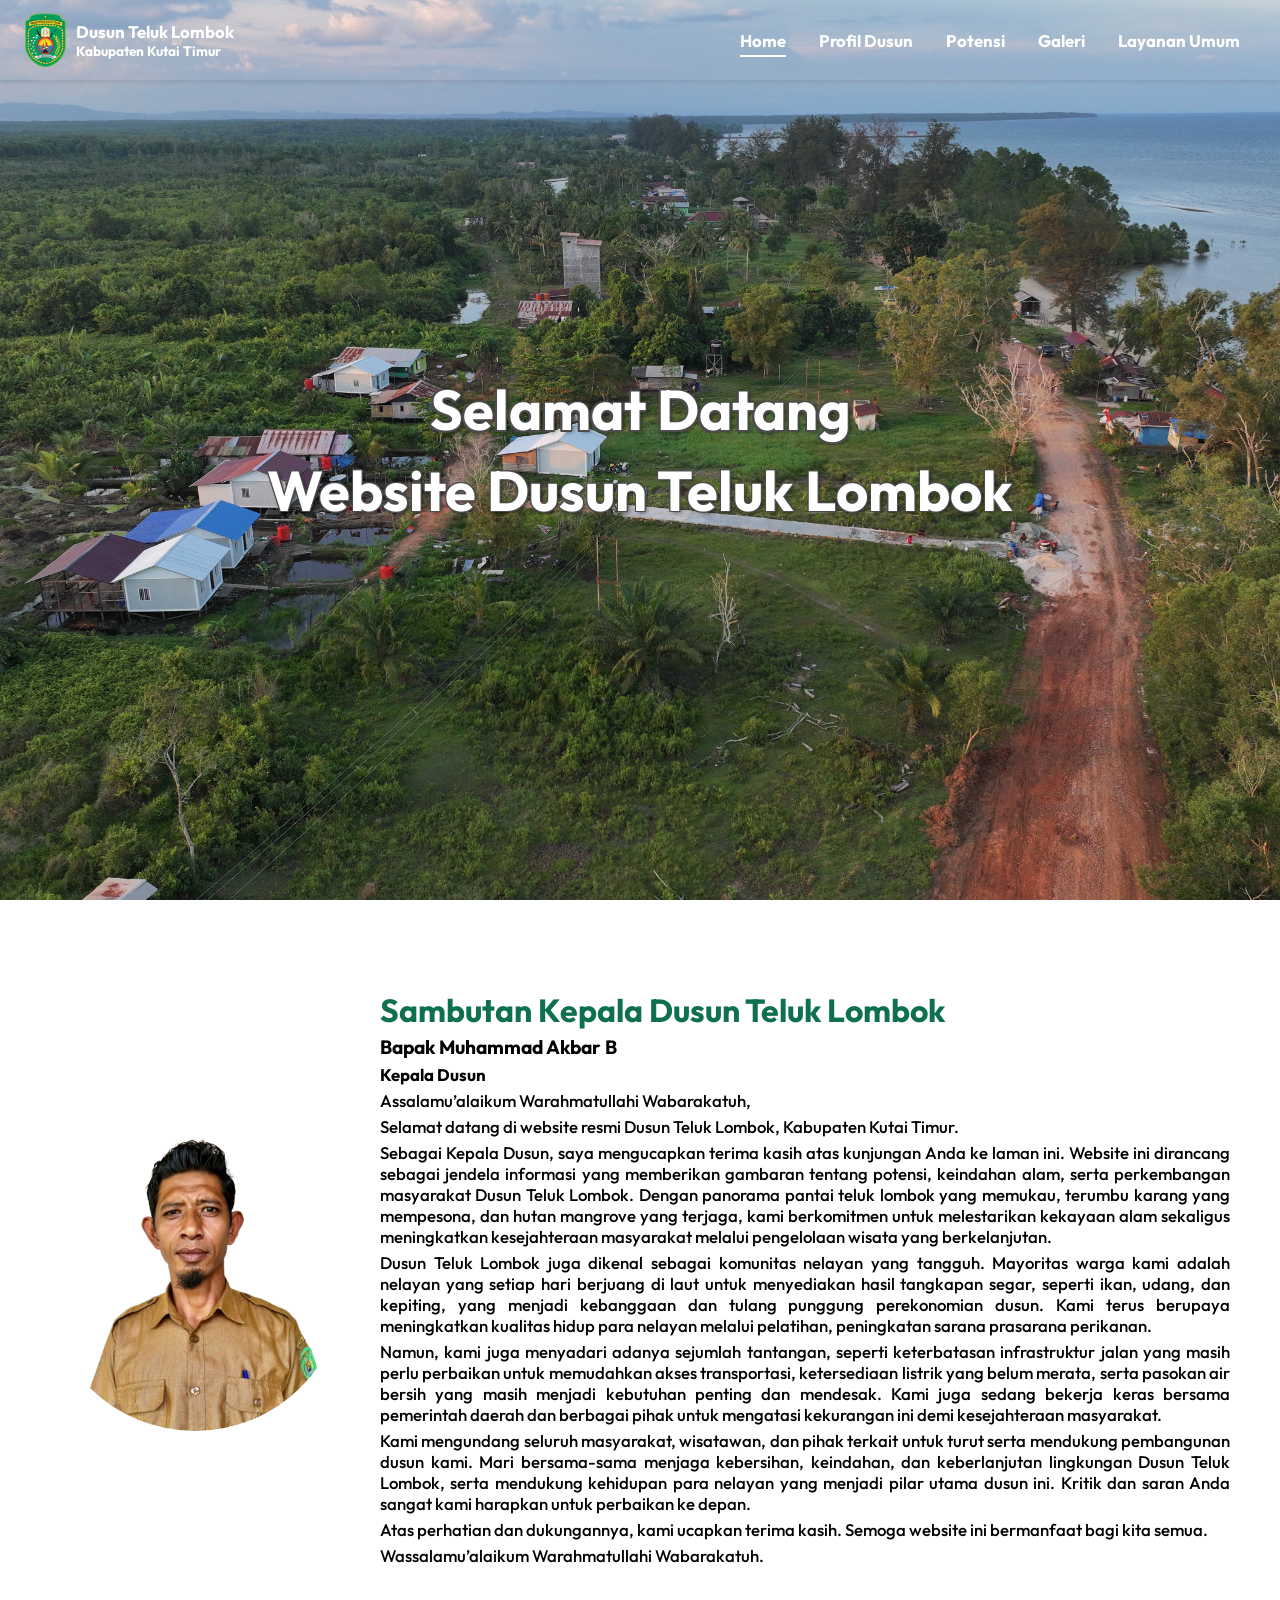
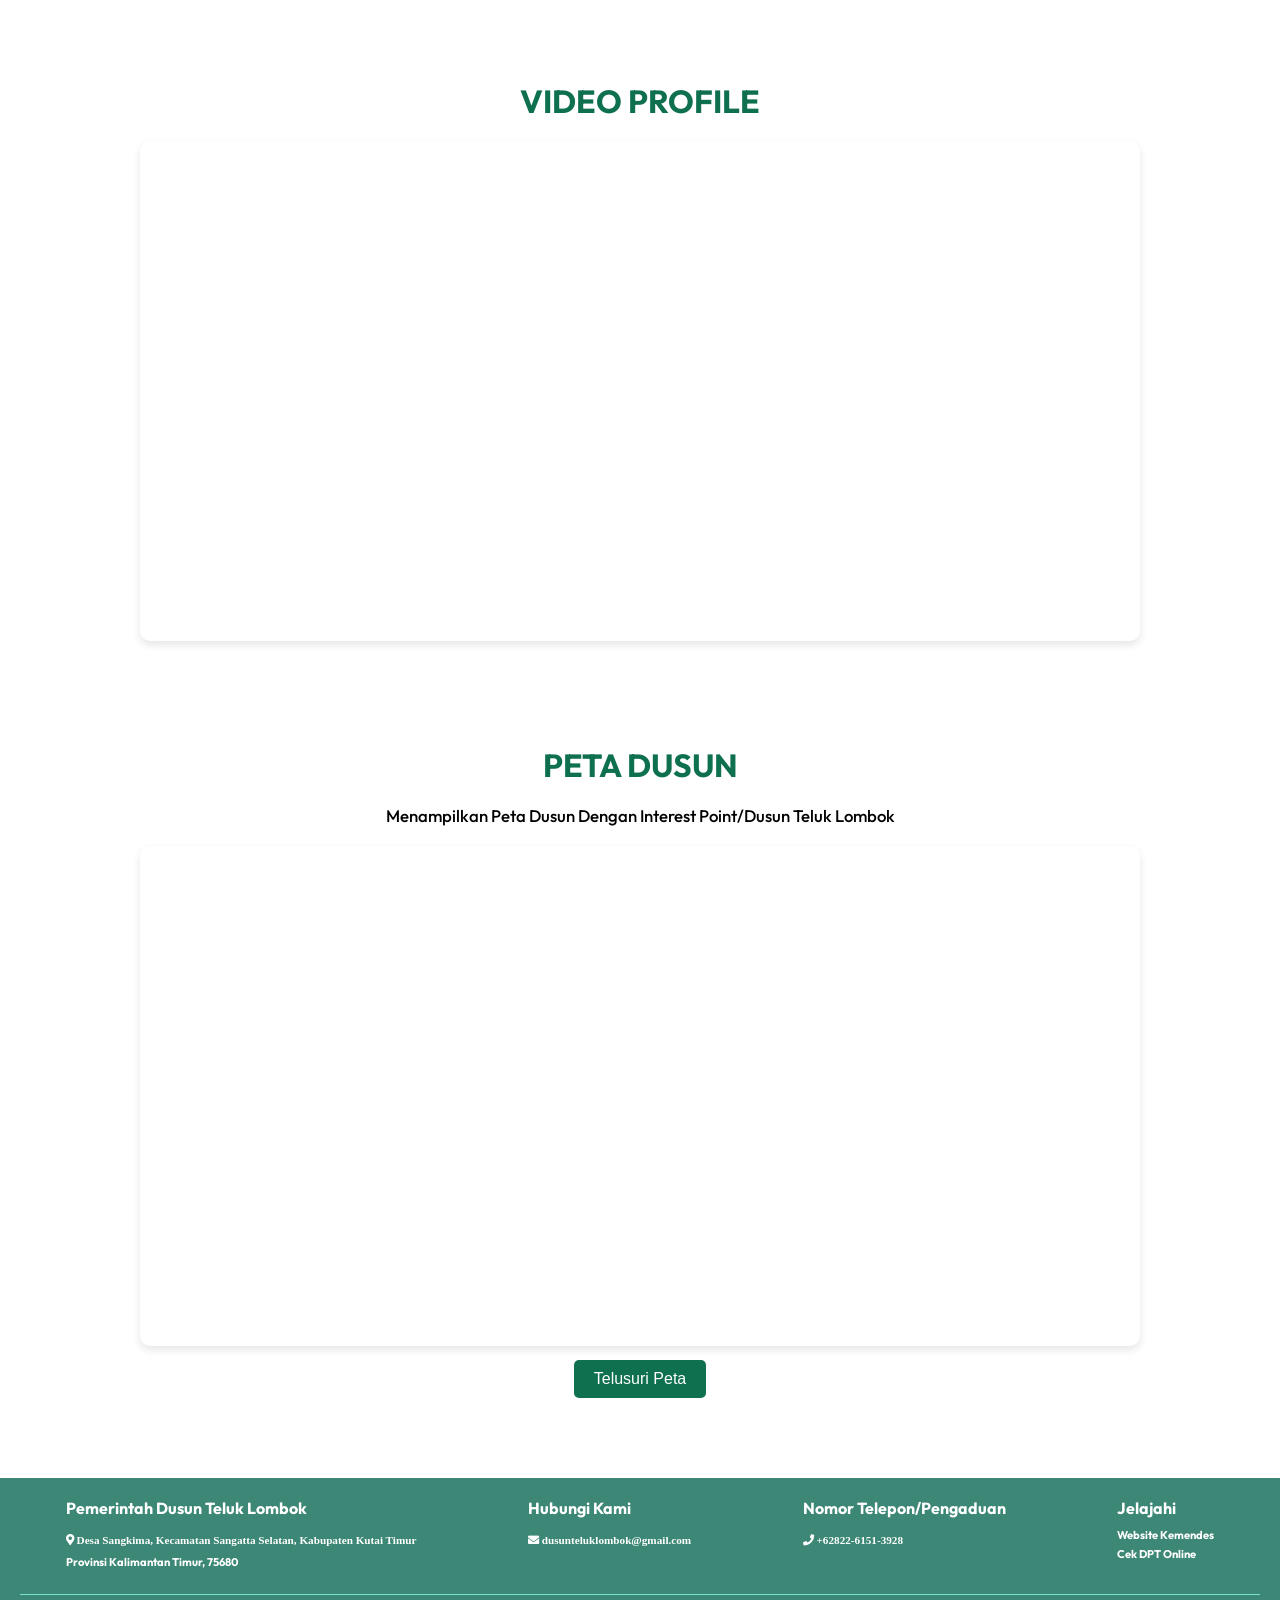
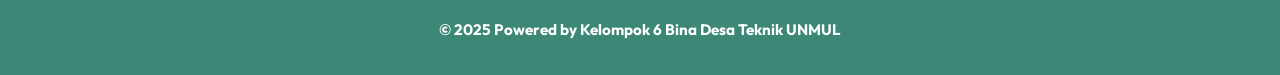
==== index.html @ 8838f86f "100%" ====
<!DOCTYPE html>
<html lang="en">

<head>
    <meta charset="UTF-8">
    <meta name="viewport" content="width=device-width, initial-scale=1.0">
    <title>Home | Website Dusun Teluk Lombok</title>
    <meta name="google-site-verification" content="google2845d9c7def94254.html" />
    <meta name="description" content="Homepage Dusun">
    <meta name="keywords" content="Dusun Teluk Lombok">
    <link rel="stylesheet" href="/styles/home.css">
    <link rel="preconnect" href="https://fonts.googleapis.com">
    <link rel="preconnect" href="https://fonts.gstatic.com" crossorigin>
    <link href="https://fonts.googleapis.com/css2?family=Outfit:wght@500;700&display=swap" rel="stylesheet">
    <link rel="icon" type="image/x-icon" href="/assets/LogKabupaten.png">
    <link rel="stylesheet" href="https://cdnjs.cloudflare.com/ajax/libs/font-awesome/5.15.4/css/all.min.css">
</head>

<body>
    <div class="background-container">
        <header id="header">
            <div class="logo-container">
                <img src="/assets/LogKabupaten.png" alt="Logo Dusun Teluk Lombok" class="logo">
                <div class="text-container">
                    <h1>Dusun Teluk Lombok</h1>
                    <p>Kabupaten Kutai Timur</p>
                </div>
            </div>
            <button class="hamburger">
                <span></span>
                <span></span>
                <span></span>
            </button>
            <nav>
                <ul class="nav-lists">
                    <li class="active"><a href="index.html">Home</a></li>
                    <li><a href="/views/profil-dusun.html">Profil Dusun</a></li>
                    <li><a href="/views/potensi.html">Potensi</a></li>
                    <li><a href="/views/galeri.html">Galeri</a></li>
                    <li><a href="/views/layananumum.html">Layanan Umum</a></li>
                </ul>
            </nav>
        </header>
        <main>
            <section id="home" class="hero">
                <h2>Selamat Datang</h2>
                <h3>Website Dusun Teluk Lombok</h3>
            </section>
            <section class="welcome-section">
                <div class="welcome-content">
                    <div class="profile-card">
                        <img src="/assets/KepalaDusun.png" alt="Profile Image" class="profile-img">
                        <div class="profile-text">
                            <h2 style="color: #0F7050;">Sambutan Kepala Dusun Teluk Lombok</h2>
                            <p class="profile-name"><strong>Bapak Muhammad Akbar B</strong></p>
                            <p><strong>Kepala Dusun</strong></p>
                            <p>Assalamu’alaikum Warahmatullahi Wabarakatuh,</p>
                            <p>Selamat datang di website resmi Dusun Teluk Lombok, Kabupaten Kutai Timur.</p>
                            <p>Sebagai Kepala Dusun, saya mengucapkan terima kasih atas kunjungan Anda ke laman ini.
                                Website ini dirancang sebagai jendela informasi yang memberikan gambaran tentang
                                potensi, keindahan alam, serta perkembangan masyarakat Dusun Teluk Lombok. Dengan
                                panorama pantai teluk lombok yang memukau, terumbu karang yang mempesona, dan hutan
                                mangrove yang
                                terjaga, kami berkomitmen untuk melestarikan kekayaan alam sekaligus meningkatkan
                                kesejahteraan masyarakat melalui pengelolaan wisata yang berkelanjutan.</p>
                            <p>Dusun Teluk Lombok juga dikenal sebagai komunitas nelayan yang tangguh. Mayoritas warga
                                kami adalah nelayan yang setiap hari berjuang di laut untuk menyediakan hasil tangkapan
                                segar, seperti ikan, udang, dan kepiting, yang menjadi kebanggaan dan tulang punggung
                                perekonomian dusun. Kami terus berupaya meningkatkan kualitas hidup para nelayan melalui
                                pelatihan, peningkatan sarana prasarana perikanan.</p>
                            <p>Namun, kami juga menyadari adanya sejumlah tantangan, seperti keterbatasan infrastruktur
                                jalan yang masih perlu perbaikan untuk memudahkan akses transportasi, ketersediaan
                                listrik yang belum merata, serta pasokan air bersih yang masih menjadi kebutuhan penting
                                dan
                                mendesak. Kami juga sedang bekerja keras bersama pemerintah daerah dan berbagai pihak
                                untuk
                                mengatasi kekurangan ini demi kesejahteraan masyarakat.</p>
                            <p>Kami mengundang seluruh masyarakat, wisatawan, dan pihak terkait untuk turut serta
                                mendukung pembangunan dusun kami. Mari bersama-sama menjaga kebersihan, keindahan, dan
                                keberlanjutan lingkungan Dusun Teluk Lombok, serta mendukung kehidupan para nelayan yang
                                menjadi pilar utama dusun ini. Kritik dan saran Anda sangat kami harapkan untuk
                                perbaikan ke depan.</p>
                            <p>Atas perhatian dan dukungannya, kami ucapkan terima kasih. Semoga website ini bermanfaat
                                bagi kita semua.</p>
                            <p>Wassalamu’alaikum Warahmatullahi Wabarakatuh.</p>
                        </div>
                    </div>
                </div>
            </section>
            <section class="video-profile-section">
                <h2 style="color: #0F7050;">VIDEO PROFILE</h2>
                <div class="video-container">
                    <iframe width="560" height="315" src="https://www.youtube.com/embed/ABYNCn9Sd4g" frameborder="0"
                        allowfullscreen></iframe>
                </div>
            </section>
            <section class="map-section">
                <h2 style="color: #0F7050;">PETA DUSUN</h2>
                <p>Menampilkan Peta Dusun Dengan Interest Point/Dusun Teluk Lombok</p>
                <div class="map-container">
                    <iframe src="https://poorsuply.github.io/PETA-TELUK-LOMBOK" width="80%" height="500px"
                        frameborder="0" allowfullscreen class="map-iframe"></iframe>
                    <div class="map-controls">
                        <button class="map-button" data-action="zoom-in">Telusuri Peta</button>
                    </div>
                </div>
            </section>
        </main>
        <footer>
            <div class="footer-content">
                <div class="footer-section">
                    <h3>Pemerintah Dusun Teluk Lombok</h3>
                    <p class="fas fa-map-marker-alt" aria-hidden="true"> Desa Sangkima, Kecamatan Sangatta Selatan,
                        Kabupaten Kutai Timur</p>
                    <p>Provinsi Kalimantan Timur, 75680</p>
                </div>
                <div class="footer-section">
                    <h3>Hubungi Kami</h3>
                    <p class="fas fa-envelope" aria-hidden="true"> dusunteluklombok@gmail.com</p>
                </div>
                <div class="footer-section">
                    <h3>Nomor Telepon/Pengaduan</h3>
                    <p class="fas fa-phone" aria-hidden="true"> +62822-6151-3928</p>
                </div>
                <div class="footer-section">
                    <h3>Jelajahi</h3>
                    <p>Website Kemendes</p>
                    <p>Cek DPT Online</p>
                </div>
            </div>
            <div class="footer-bottom">
                <p>© 2025 Powered by Kelompok 6 Bina Desa Teknik UNMUL</p>
            </div>
        </footer>
    </div>
    <button id="scrollToTop" class="scroll-to-top">↑</button>
    <script src="/scripts/script.js"></script>
</body>

</html>
---- styles/home.css ----
html, body {
    margin: 0;
    padding: 0;
    height: 100%; /* Pastikan html dan body mengisi seluruh tinggi */
    font-family: "Outfit", sans-serif;
    font-optical-sizing: auto;
    font-weight: 700;
    font-style: normal;
}

.background-container {
    background: url('/assets/DJI_20250805181226_0036_D.JPG') no-repeat center center/cover;
    width: 100%;
    height: 100%; /* Mengisi seluruh tinggi */
    min-height: 100vh; /* Minimum tinggi layar */
    position: relative;
    display: block; /* Kembali ke default untuk menghindari flex issue */
}

header {
    display: flex;
    justify-content: space-between;
    align-items: center;
    background-color: transparent;
    position: fixed;
    top: 0;
    width: 100%;
    z-index: 1000;
    box-shadow: 0 2px 5px rgba(0,0,0,0.1);
    transition: background-color 0.3s ease;
    height: 80px;
}

header.scrolled {
    background-color: #3c8775;
}

.logo-container {
    display: flex;
    align-items: center;
    padding: 10px 25px;
}

.logo {
    height: 55px;
    margin-right: 10px;
}

.text-container h1 {
    margin: 0;
    font-size: 1.05em;
    color: #ffffff;
    transition: color 0.3s ease;
}

.text-container p {
    margin: 0;
    font-size: 0.85em;
    color: #ffffff;
    transition: color 0.3s ease;
}

nav ul {
    list-style: none;
    display: flex;
    margin: 0;
    padding: 0;
    padding-right: 40px;
}

nav ul li {
    margin-left: 33px;
}

nav ul li a {
    text-decoration: none;
    color: #ffffff;
    font-weight: bold;
    font-size: 1.05em;
    transition: color 0.3s ease;
}

nav ul li a:hover {
    text-decoration: underline;
    text-underline-offset: 8px;
    text-decoration-thickness: 2px;
}

ul li.active a {
    text-decoration: underline;
    text-underline-offset: 8px;
    text-decoration-thickness: 2px;
}

header.scrolled .text-container h1,
header.scrolled .text-container p,
header.scrolled nav ul li a {
    color: #ffffff; /* Tetap putih saat discroll */
}

/* Sisanya dari CSS Anda tetap sama, hanya tambahkan di atas atau sesuaikan */

.hamburger {
    display: none;
    flex-direction: column;
    justify-content: space-around;
    width: 30px;
    height: 20px;
    background: transparent;
    border: none;
    cursor: pointer;
    padding-right: 10px;
    padding-left: 0px;
    z-index: 10;
    margin-left: auto;
}

.hamburger span {
    width: 100%;
    height: 3px;
    background: #ffffff;
    transition: all 0.3s ease;
}

.hamburger.active span:nth-child(1) {
    transform: rotate(45deg) translate(5px, 5px);
}

.hamburger.active span:nth-child(2) {
    opacity: 0;
}

.hamburger.active span:nth-child(3) {
    transform: rotate(-45deg) translate(7px, -7px);
}

.hero {
    height: 100%; /* Mengisi seluruh tinggi background-container */
    display: flex;
    flex-direction: column;
    justify-content: center;
    align-items: center;
    text-align: center;
    color: white;
    text-shadow: 2px 2px 4px rgba(0,0,0,0.5);
    min-height: 100vh; /* Pastikan minimal tinggi layar */
    transform: translateY(0%); /* Menggeser ke atas sebesar 5% dari tinggi container */
    row-gap: 5px; /* Mengurangi jarak antar elemen flex menjadi 10px */
}

.hero h2 {
    font-size: 3.5em;
    margin: 0 0 5px 0; /* Mengurangi margin bawah menjadi 5px */
    text-shadow: 
        1.5px 0 0 #4c4c4c, 
        -1.5px 0 0 #4c4c4c, 
        0 1.5px 0 #4c4c4c, 
        0 -1.5px 0 #4c4c4c,
        1.5px 1.5px 0 #4c4c4c, 
        -1.5px -1.5px 0 #4c4c4c, 
        1.5px -1.5px 0 #4c4c4c, 
        -1.5px 1.5px 0 #4c4c4c,
        2px 2px 4px rgba(0,0,0,0.5); 
}

.hero h3 {
    font-size: 3.5em;
    margin: 0 0 0 0; /* Menghapus margin atas */
    text-shadow: 
        0.8px 0 0 #4c4c4c, 
        -0.8px 0 0 #4c4c4c, 
        0 0.8px 0 #4c4c4c, 
        0 -0.8px 0 #4c4c4c,
        0.8px 0.8px 0 #4c4c4c, 
        -1.5px -1.5px 0 #4c4c4c, 
        0.8px -0.8px 0 #4c4c4c, 
        -0.8px 0.8px 0 #4c4c4c,
        2px 2px 4px rgba(0,0,0,0.5); 
}

footer {
    background-color: #3c8775;
    color: white;
    padding: 20px;
    margin-top: auto; /* Dorong footer ke bawah */
}

.footer-content {
    display: flex;
    justify-content: space-around;
    flex-wrap: wrap;
    gap: 20px;
}

.footer-section h3 {
    margin: 0 0 10px;
    font-size: 1em;
}

.footer-section p {
    margin: 5px 0;
    font-size: 0.7em;
}

.footer-bottom {
    display: flex;
    justify-content: center;
    align-items: center;
    margin-top: 20px;
    border-top: 1px solid #7ae2cf;
    padding-top: 10px;
}

.footer-bottom p {
    font-size: 0.95em;
}

.accessibility {
    display: flex;
    align-items: center;
    gap: 10px;
}

.accessibility-icon {
    height: 20px;
}

/* Close Button for Menu */
.close-btn {
    display: none;
    position: absolute;
    top: 15px;
    right: 20px;
    font-size: 1.5em;
    color: #ffffff;
    background: transparent;
    border: none;
    cursor: pointer;
    z-index: 1001;
}

nav ul.active .close-btn {
    display: block;
}

/* Add blur effect to the background when menu is active */
body.menu-open {
    overflow: hidden;
}

body.menu-open main,
body.menu-open footer {
    filter: blur(5px);
}

header {
    filter: none;
}

/* Scroll to Top Button */
.scroll-to-top {
    display: none;
    position: fixed;
    bottom: 20px;
    right: 20px;
    width: 50px;
    height: 50px;
    background-color: #0F7050;
    color: #ffffff;
    border: none;
    border-radius: 50%;
    font-size: 1.5em;
    cursor: pointer;
    z-index: 1000;
    box-shadow: 0 2px 5px rgba(0,0,0,0.2);
    transition: opacity 0.3s ease;
}

.scroll-to-top:hover {
    background-color: #205723;
}

.scroll-to-top.show {
    display: block;
}

/* Responsive Design */
@media screen and (max-width: 960px) {
    .hamburger {
        display: flex;
        margin-right: 10px;
    }

    nav ul {
        display: none;
        flex-direction: column;
        position: fixed;
        top: 0;
        right: 0;
        background-color: rgba(255, 255, 255, 0.95);
        width: 250px;
        height: 100vh;
        padding: 20px;
        transform: translateX(100%);
        transition: transform 0.3s ease;
        z-index: 999;
    }

    nav ul.active {
        display: flex;
        transform: translateX(0);
        top: 80px; /* Adjusted to start below the header height */
        height: calc(100vh - 80px); /* Adjusted to account for header height */
        z-index: 1001;
    }

    nav ul li {
        margin: 15px 0;
        text-align: justify;
    }

    nav ul li a {
        font-size: 1.1em;
        padding: 10px;
        display: block;
        color: #000000; /* Mengubah warna teks menjadi hitam untuk kontras */
    }

    .hero {
        height: 600px;
    }

    .hero h2 {
        font-size: 3.5em;
    }

    .hero h3 {
        font-size: 2em;
    }

    header {
        background-color: #3c8775;
    }
}

@media screen and (max-width: 768px) {
    .logo {
        height: 50px;
    }

    .text-container h1 {
        font-size: 0.95em;
    }

    .text-container p {
        font-size: 0.75em;
    }

    .hero {
        height: 500px;
    }

    .hero h2 {
        font-size: 3em;
    }

    .hero h3 {
        font-size: 1.8em;
    }

    footer {
        padding: 15px;
    }

    .footer-content {
        flex-direction: column;
        text-align: center;
        gap: 15px;
    }

    .footer-section h3 {
        font-size: 0.9em;
    }

    .footer-section p {
        font-size: 0.65em;
    }

    .footer-bottom p {
        font-size: 0.85em;
    }

    header {
        background-color: #3c8775;
    }
}

@media screen and (max-width: 580px) {
     .logo {
        height: 45px;
    }

    .text-container h1 {
        font-size: 0.9em;
    }

    .text-container p {
        font-size: 0.7em;
    }

    .hero {
        height: 400px;
    }

    .hero h2 {
        font-size: 2.5em;
    }

    .hero h3 {
        font-size: 1.5em;
    }

    .footer-section h3 {
        font-size: 0.85em;
    }

    .footer-section p {
        font-size: 0.6em;
    }

    header {
        background-color: #3c8775;
    }
}

@media screen and (max-width: 525px) {
    .logo {
        height: 40px;
    }

    .text-container h1 {
        font-size: 0.85em;
    }

    .text-container p {
        font-size: 0.65em;
    }
    .hero {
        height: 350px;
    }

    .hero h2 {
        font-size: 2em;
    }

    .hero h3 {
        font-size: 1.3em;
    }

    .footer-section h3 {
        font-size: 0.8em;
    }

    .footer-section p {
        font-size: 0.55em;
    }

    .footer-bottom p {
        font-size: 0.75em;
    }
    header {
        background-color: #3c8775;
    }
}

/* New styles for the welcome section */
.welcome-section {
    background-color: #ffffff;
    padding: 20px;
    text-align: left;
    position: relative;
    z-index: 1;
    display: flex;
    align-items: center;
    justify-content: flex-start;
    margin-bottom: 60px;
    margin-top: 60px;
}

.welcome-content {
    max-width: 1200px;
    margin: 0 auto;
    display: flex;
    align-items: center;
}

.profile-card {
    display: flex;
    align-items: center;
}
.profile-img {
    width: 300px;
    height: 300px;
    border-radius: 50%;
    margin-right: 20px;
    border: 5px solid #fff;
}

.profile-text {
    padding: 10px;
}

.profile-text h2 {
    margin: 0;
    font-size: 2em;
    color: #0F7050;
}
.profile-text p {
    margin: 5px 0;
    font-size: 1.05em;
    color: #000000;
    font-weight: 500;
    text-align: justify; /* Mengatur weight menjadi 500 untuk teks sambutan */
}

.profile-text .profile-name {
    font-size: 1.2em;
    font-weight: 500;
}

/* New styles for the video profile section */
.video-profile-section {
    background-color: #ffffff;
    padding: 20px;
    text-align: center;
    position: relative;
    z-index: 1;
    margin-bottom: 60px;
}

.video-profile-section h2 {
    margin: 0 0 20px 0;
    font-size: 2em;
    color: #0F7050;
}

.video-container {
    max-width: 1000px;
    margin: 0 auto;
}

.video-container iframe {
    width: 100%;
    height: 500px;
    border-radius: 10px;
    box-shadow: 0 4px 8px rgba(0,0,0,0.1);
}

/* New styles for the map section */
.map-section {
    background-color: #ffffff;
    padding: 20px;
    text-align: center;
    position: relative;
    z-index: 1;
    margin-bottom: 60px;
}

.map-section h2 {
    margin: 0 0 20px 0;
    font-size: 2em;
    color: #0F7050;
}

.map-section p {
    margin: 0 0 20px 0;
    font-size: 1.05em;
    color: #000000;
    font-weight: 500;
}

.map-container {
    max-width: 1000px;
    margin: 0 auto;
    position: relative;
}

.map-img {
    width: 100%;
    height: auto;
    border-radius: 10px;
    box-shadow: 0 4px 8px rgba(0,0,0,0.1);
}

.map-iframe {
    width: 100%;
    height: 500px;
    border-radius: 10px;
    box-shadow: 0 4px 8px rgba(0, 0, 0, 0.1);
    transition: transform 0.5s ease-in-out; /* Animasi transisi */
    transform-origin: center center; /* Titik pusat zoom */
    overflow: hidden; /* Pastikan konten tidak overflow */
}

/* Efek zoom-in saat iframe dimuat */
.map-iframe.loaded {
    transform: scale(1.2); /* Zoom-in sebesar 20% saat dimuat */
}

.map-controls {
    display: flex;
    justify-content: center;
    gap: 10px;
    margin-top: 10px;
}

.map-button {
    padding: 10px 20px;
    font-size: 1em;
    color: #ffffff;
    background-color: #0F7050;
    border: none;
    border-radius: 5px;
    cursor: pointer;
}

.map-button:hover {
    background-color: #205723;
}

@media screen and (max-width: 768px) {
    .welcome-section {
        flex-direction: column;
        text-align: center;
        padding: 10px;
    }

    .profile-card {
        flex-direction: column;
        text-align: center;
    }

    .profile-img {
        margin-right: 0;
        margin-bottom: 15px;
    }

    .profile-text h2 {
        font-size: 1.5em;
    }
    .profile-text p {
        font-size: 1em;
        font-weight: 500; /* Tetap 500 di breakpoint ini */
    }

    .video-profile-section {
        padding: 10px;
    }

    .video-profile-section h2 {
        font-size: 1.5em;
    }

    .video-container {
        max-width: 100%;
    }

    .map-section {
        padding: 10px;
    }

    .map-section h2 {
        font-size: 1.5em;
    }

    .map-section p {
        font-size: 1em;
    }

    .map-container {
        max-width: 100%;
    }

    .map-iframe {
        height: 400px;
    }

    header {
        background-color: #3c8775;
    }
}

@media screen and (max-width: 525px) {
    .profile-img {
        width: 120px;
        height: 120px;
    }

    .profile-text h2 {
        font-size: 1.2em;
    }

    .profile-text p {
        font-size: 0.9em;
        font-weight: 500; /* Tetap 500 di breakpoint ini */
    }

    .video-profile-section h2 {
        font-size: 1.2em;
    }

    .map-section h2 {
        font-size: 1.2em;
    }

    .map-section p {
        font-size: 0.9em;
    }

    .map-iframe {
        height: 300px;
    }

    header {
        background-color: #3c8775;
    }
}

@media screen and (max-width: 430px) {
    .logo {
        height: 35px;
    }

    .text-container h1 {
        font-size: 0.8em;
    }

    .text-container p {
        font-size: 0.6em;
    }

    .hero {
        height: 300px;
    }

    .hero h2 {
        font-size: 1.8em;
    }

    .hero h3 {
        font-size: 1.1em;
    }

    .welcome-section {
        padding: 5px;
        margin-top: 40px;
        margin-bottom: 40px;
    }

    .profile-img {
        width: 100px;
        height: 100px;
        margin-right: 0;
        margin-bottom: 10px;
    }

    .profile-text h2 {
        font-size: 1.1em;
    }

    .profile-text p {
        font-size: 0.85em;
    }

    .video-profile-section {
        padding: 5px;
    }

    .video-profile-section h2 {
        font-size: 1.1em;
    }

    .video-container iframe {
        height: 250px;
    }

    .map-section {
        padding: 5px;
    }

    .map-section h2 {
        font-size: 1.1em;
    }

    .map-section p {
        font-size: 0.85em;
    }

    .map-img {
        max-width: 100%;
    }

    .footer-section h3 {
        font-size: 0.75em;
    }

    .footer-section p {
        font-size: 0.5em;
    }

    .footer-bottom p {
        font-size: 0.7em;
    }

    header {
        background-color: #3c8775;
    }
}

@media screen and (max-width: 360px) {
    .logo {
        height: 30px;
    }

    .text-container h1 {
        font-size: 0.75em;
    }

    .text-container p {
        font-size: 0.5em;
    }

    .hero {
        height: 250px;
    }

    .hero h2 {
        font-size: 1.5em;
    }

    .hero h3 {
        font-size: 1em;
    }

    .welcome-section {
        padding: 5px;
        margin-top: 30px;
        margin-bottom: 30px;
    }

    .profile-img {
        width: 80px;
        height: 80px;
        margin-right: 0;
        margin-bottom: 10px;
    }

    .profile-text h2 {
        font-size: 1em;
    }

    .profile-text p {
        font-size: 0.8em;
    }

    .video-profile-section {
        padding: 5px;
    }

    .video-profile-section h2 {
        font-size: 1em;
    }

    .video-container iframe {
        height: 200px;
    }

    .map-section {
        padding: 5px;
    }

    .map-section h2 {
        font-size: 1em;
    }

    .map-section p {
        font-size: 0.8em;
    }

    .map-iframe {
        height: 250px;
    }

    .map-button {
        padding: 8px 15px;
        font-size: 0.9em;
    }

    .footer-section h3 {
        font-size: 0.7em;
    }

    .footer-section p {
        font-size: 0.45em;
    }

    .footer-bottom p {
        font-size: 0.65em;
    }

    header {
        background-color: #3c8775;
    }
}

body.menu-open {
    overflow: hidden;
}

body.menu-open main,
body.menu-open footer {
    filter: blur(5px);
}

header {
    filter: none;
}

/* Scroll to Top Button */
.scroll-to-top {
    display: none;
    position: fixed;
    bottom: 20px;
    right: 20px;
    width: 50px;
    height: 50px;
    background-color: #0F7050;
    color: #ffffff;
    border: none;
    border-radius: 50%;
    font-size: 1.5em;
    cursor: pointer;
    z-index: 1000;
    box-shadow: 0 2px 5px rgba(0,0,0,0.2);
    transition: opacity 0.3s ease;
}

.scroll-to-top:hover {
    background-color: #205723;
}

.scroll-to-top.show {
    display: block;
}

nav ul.active li a {
    color: #000000 !important; /* Memastikan teks hitam saat menu aktif */
}

body.menu-open nav ul li a {
    color: #000000 !important; /* Pastikan teks tetap hitam saat menu terbuka */
}

.map-controls {
    display: flex;
    justify-content: center;
    gap: 10px;
    margin-top: 10px;
}

.map-button {
    padding: 10px 20px;
    font-size: 1em;
    color: #ffffff;
    background-color: #0F7050;
    border: none;
    border-radius: 5px;
    cursor: pointer;
    transition: background-color 0.3s ease;
}

.map-button:hover {
    background-color: #205723;
}

/* Tambahkan gaya untuk zoom interaktif */
.map-iframe.zoomed-in {
    transform: scale(1.5); /* Zoom-in lebih besar saat tombol "Telusuri Peta" diklik */
}

.map-iframe.zoomed-out {
    transform: scale(1); /* Kembali ke ukuran normal saat "Lihat Semua" diklik */
}
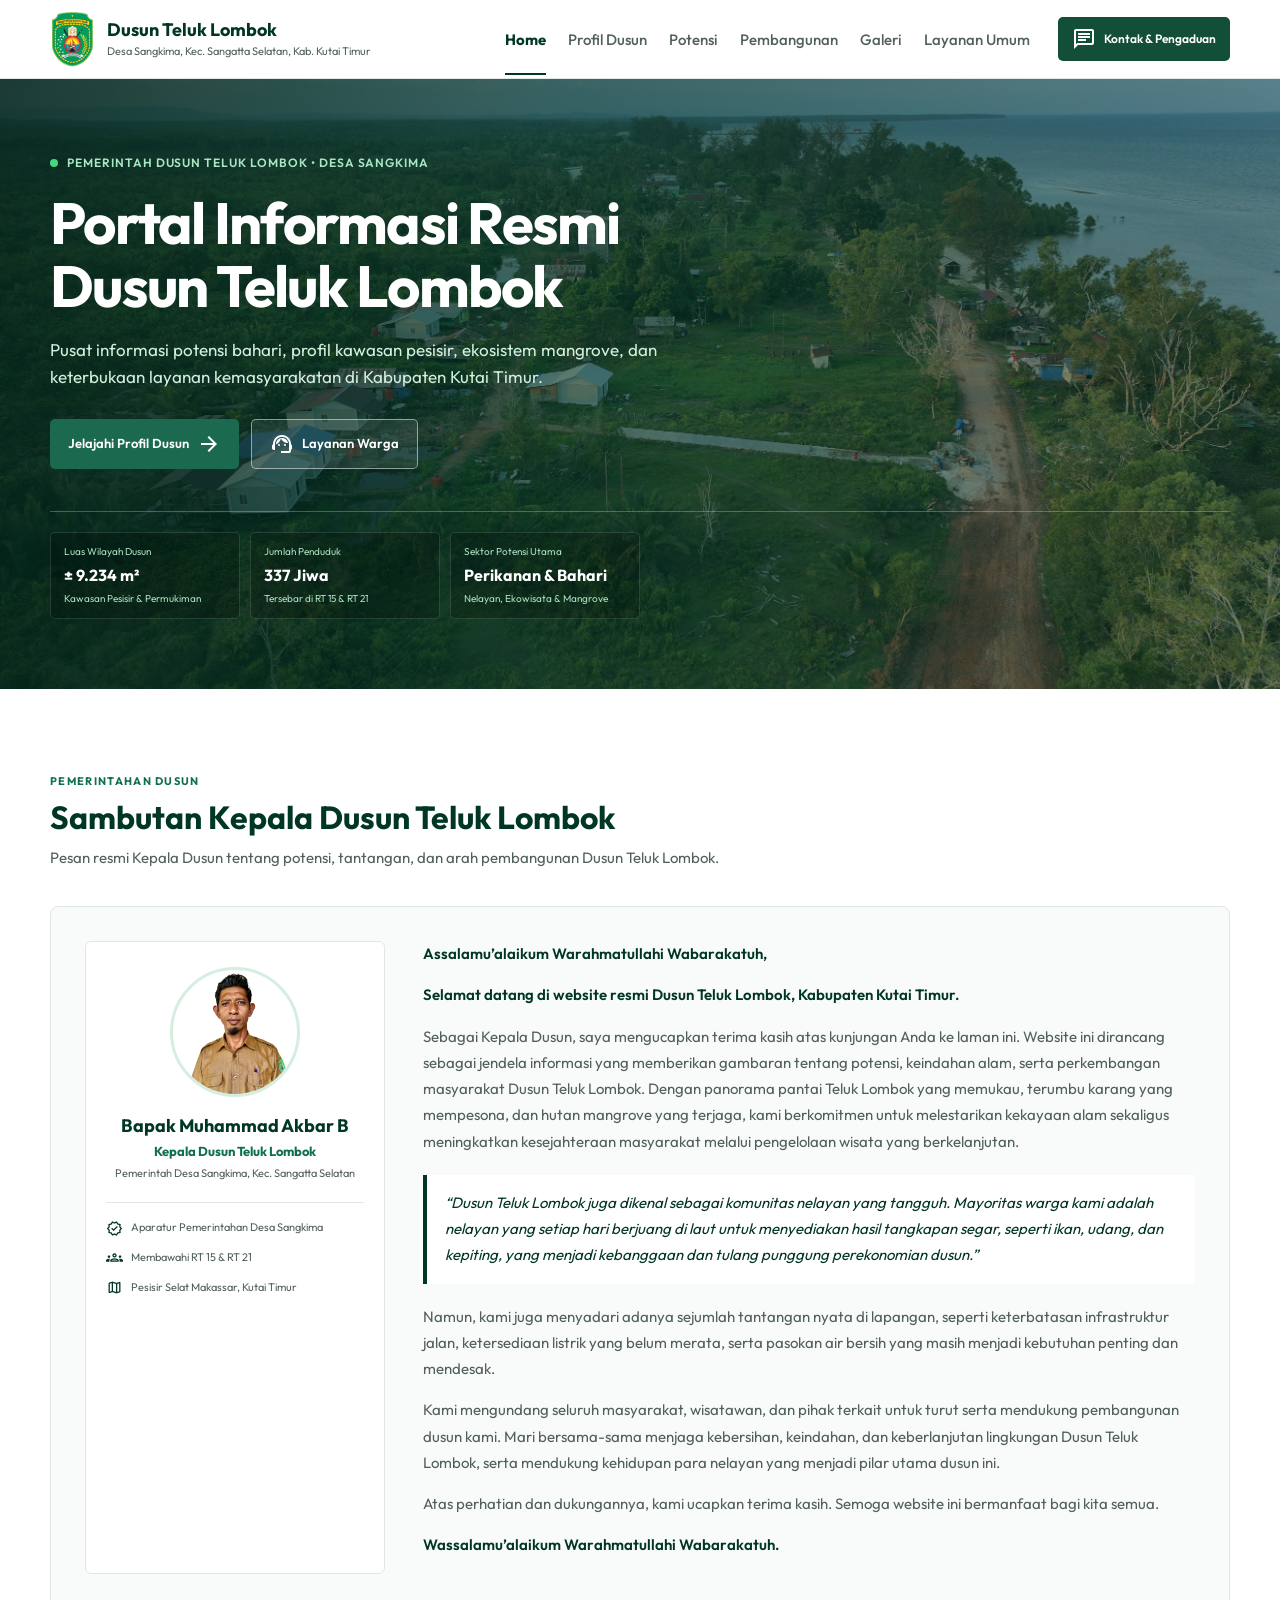
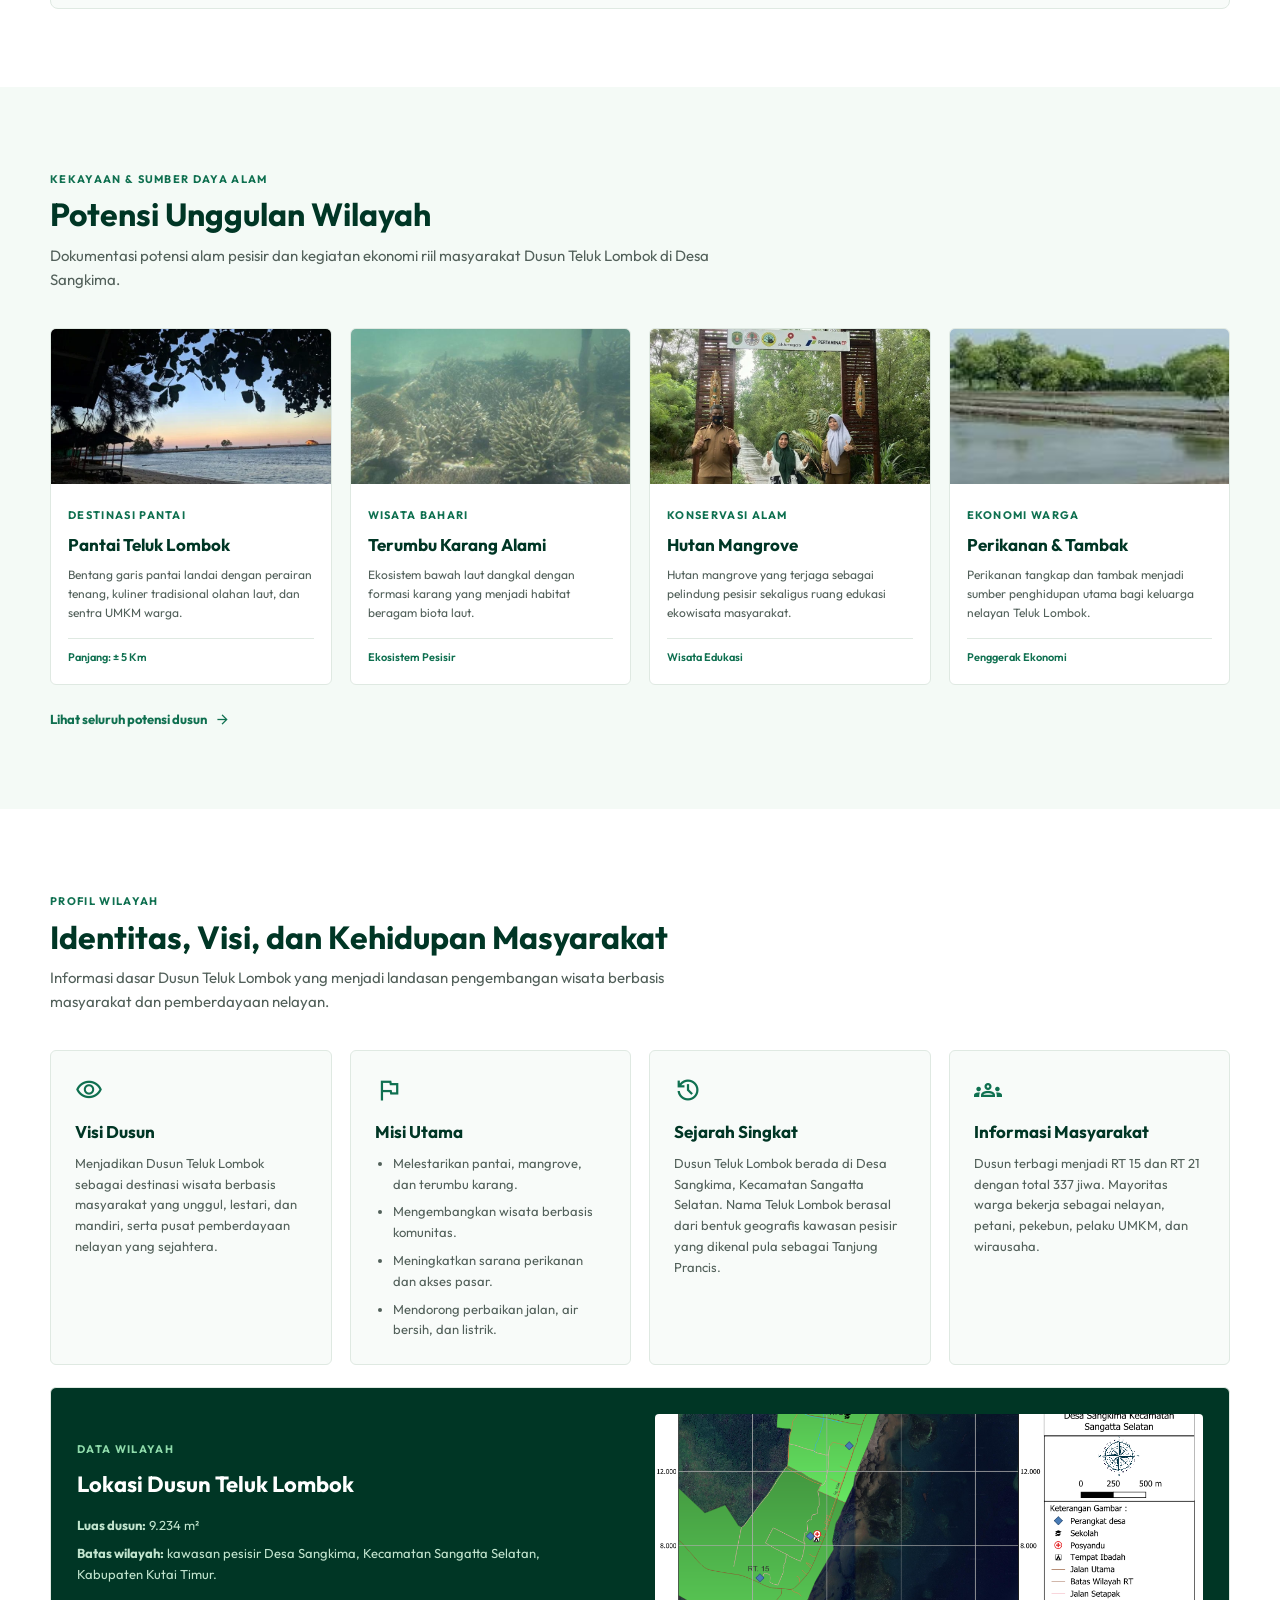
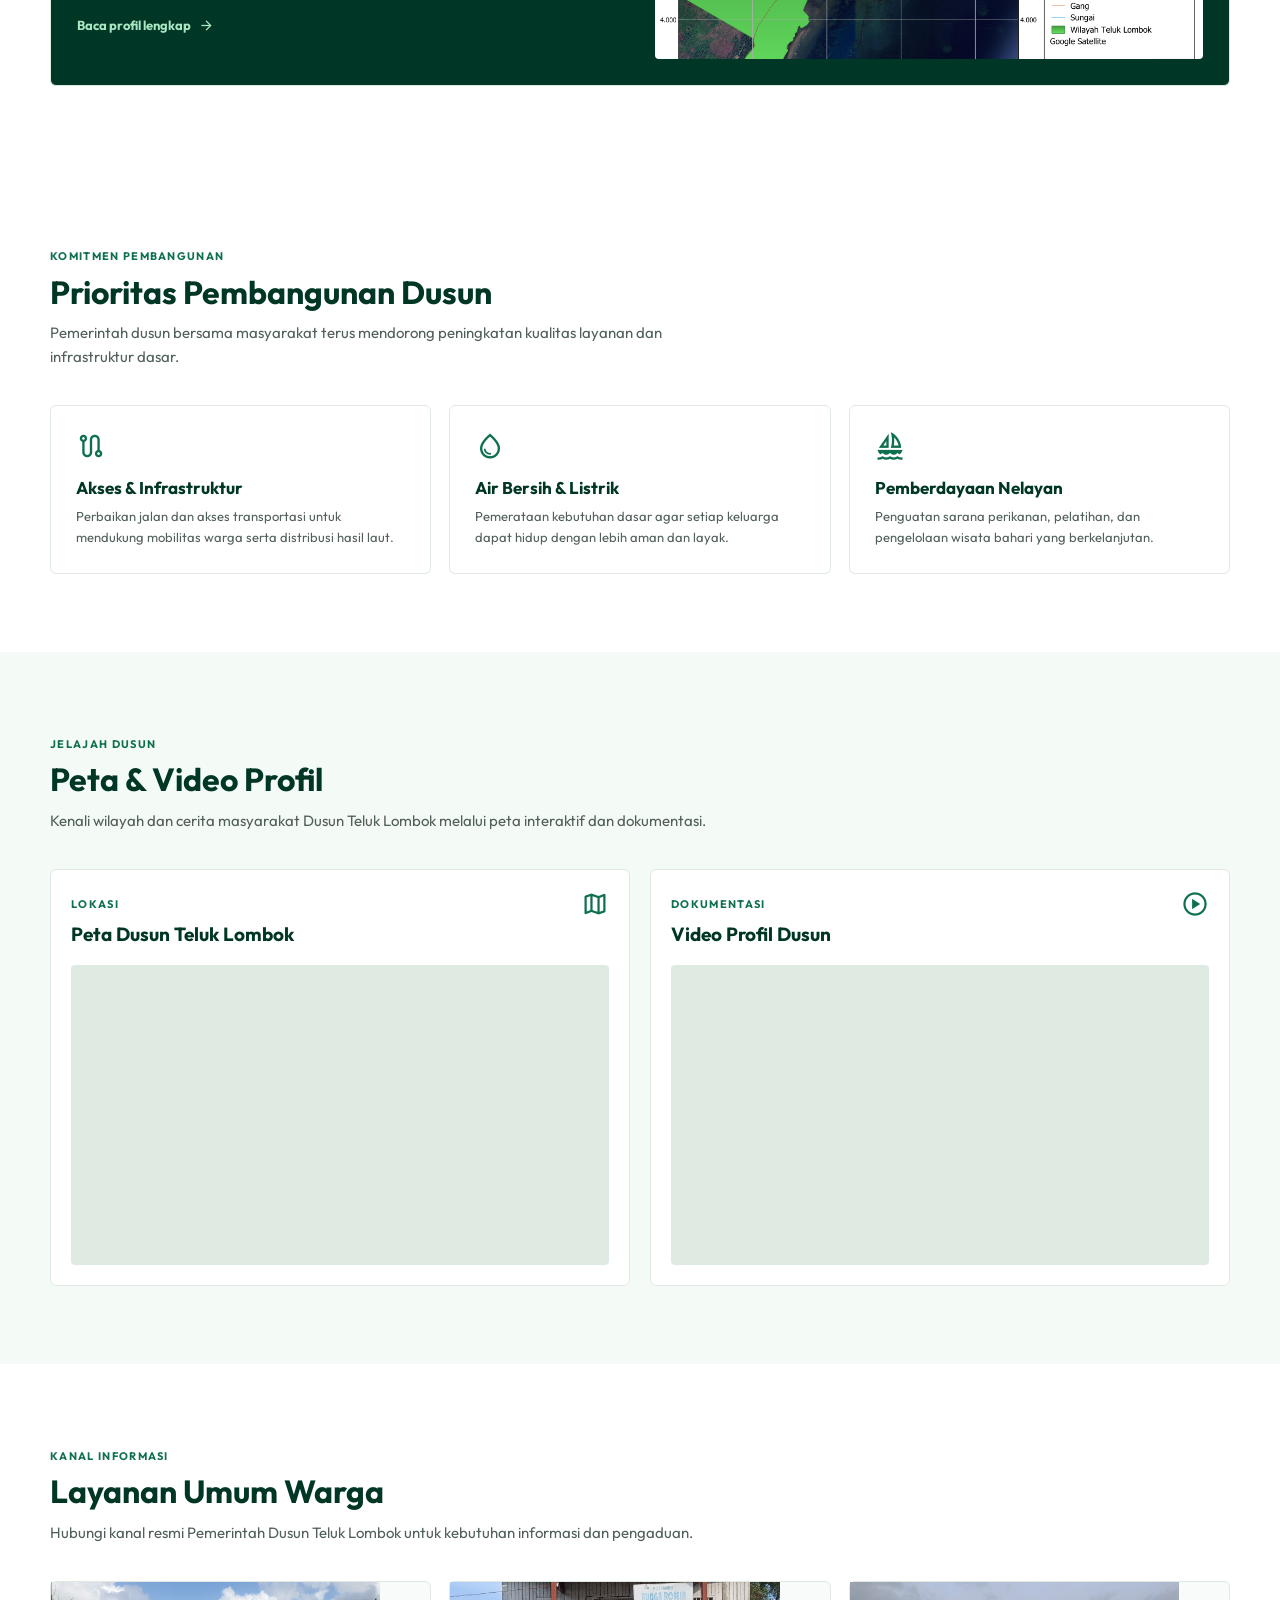
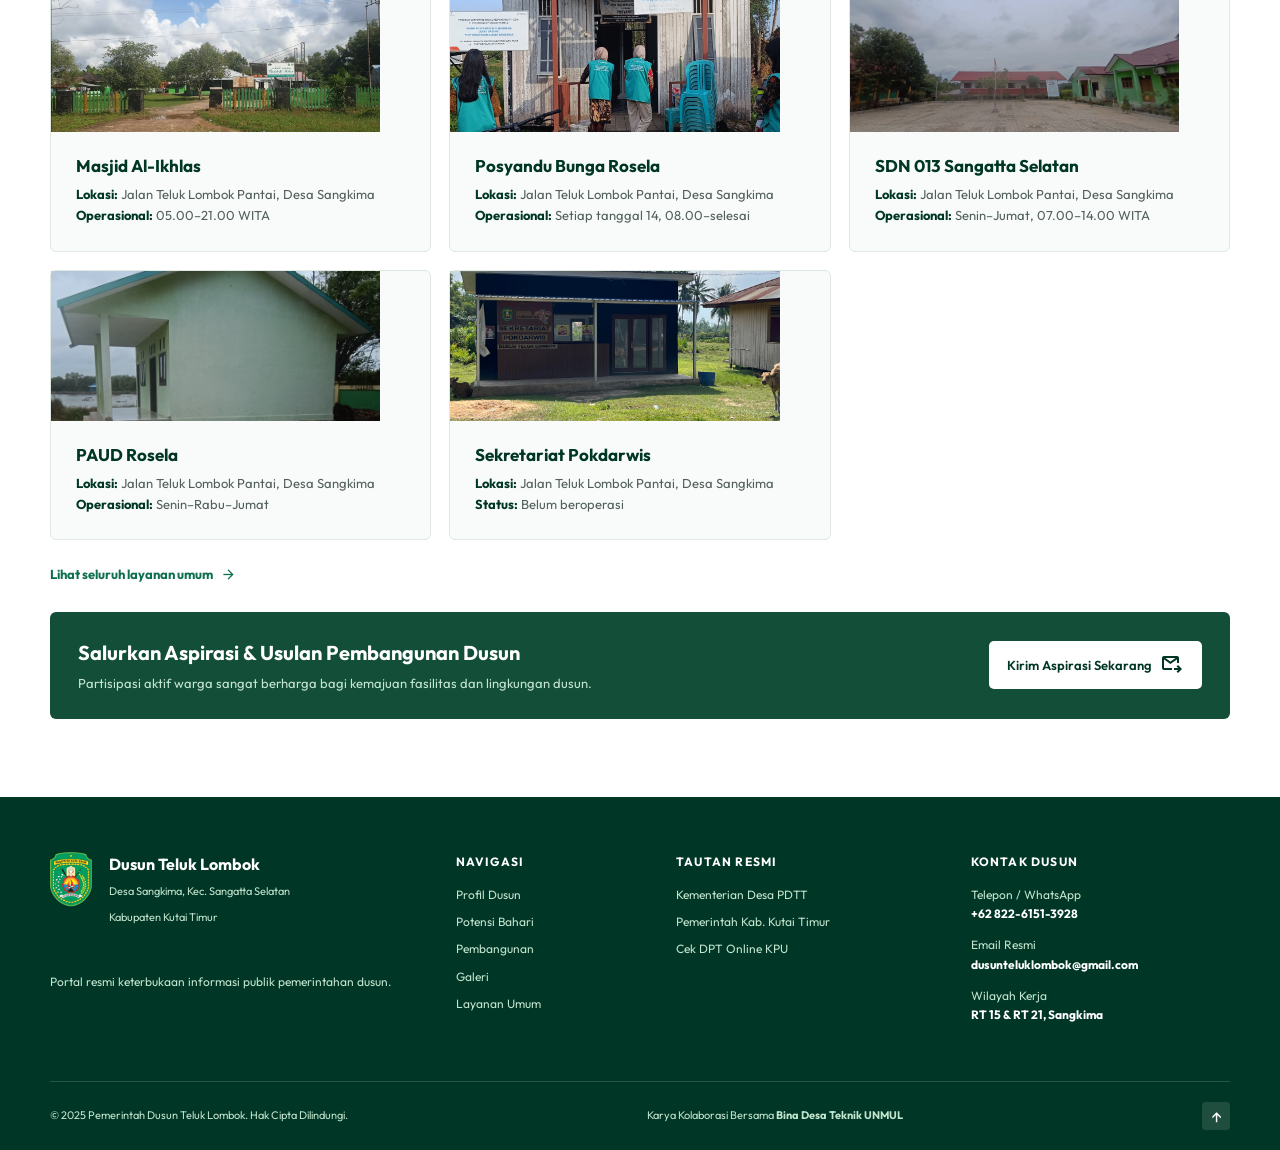
==== commit 40ae8a67: "update" ====
--- a/index.html
+++ b/index.html
@@ -1,140 +1,255 @@
 <!DOCTYPE html>
-<html lang="en">
+<html lang="id">
 
 <head>
     <meta charset="UTF-8">
     <meta name="viewport" content="width=device-width, initial-scale=1.0">
-    <title>Home | Website Dusun Teluk Lombok</title>
-    <meta name="google-site-verification" content="google2845d9c7def94254.html" />
-    <meta name="description" content="Homepage Dusun">
-    <meta name="keywords" content="Dusun Teluk Lombok">
+    <title>Portal Resmi Dusun Teluk Lombok</title>
+    <meta name="description"
+        content="Portal resmi Pemerintah Dusun Teluk Lombok, Desa Sangkima, Kabupaten Kutai Timur.">
     <link rel="stylesheet" href="/styles/home.css">
     <link rel="preconnect" href="https://fonts.googleapis.com">
     <link rel="preconnect" href="https://fonts.gstatic.com" crossorigin>
-    <link href="https://fonts.googleapis.com/css2?family=Outfit:wght@500;700&display=swap" rel="stylesheet">
+    <link href="https://fonts.googleapis.com/css2?family=Outfit:wght@300;400;500;600;700;800&display=swap"
+        rel="stylesheet">
+    <link rel="stylesheet" href="https://fonts.googleapis.com/css2?family=Material+Symbols+Outlined">
     <link rel="icon" type="image/x-icon" href="/assets/LogKabupaten.png">
-    <link rel="stylesheet" href="https://cdnjs.cloudflare.com/ajax/libs/font-awesome/5.15.4/css/all.min.css">
 </head>
 
 <body>
-    <div class="background-container">
-        <header id="header">
-            <div class="logo-container">
-                <img src="/assets/LogKabupaten.png" alt="Logo Dusun Teluk Lombok" class="logo">
-                <div class="text-container">
-                    <h1>Dusun Teluk Lombok</h1>
-                    <p>Kabupaten Kutai Timur</p>
-                </div>
-            </div>
-            <button class="hamburger">
-                <span></span>
-                <span></span>
-                <span></span>
+    <header id="header">
+        <div class="container header-inner">
+            <a class="brand" href="#hero">
+                <img src="/assets/LogKabupaten.png" alt="Lambang Kabupaten Kutai Timur">
+                <span><strong>Dusun Teluk Lombok</strong><small>Desa Sangkima, Kec. Sangatta Selatan, Kab. Kutai Timur</small></span>
+            </a>
+            <button class="hamburger" aria-label="Buka menu navigasi" aria-expanded="false">
+                <span></span><span></span><span></span>
             </button>
             <nav>
                 <ul class="nav-lists">
-                    <li class="active"><a href="index.html">Home</a></li>
+                    <li class="active"><a href="#hero">Home</a></li>
                     <li><a href="/views/profil-dusun.html">Profil Dusun</a></li>
                     <li><a href="/views/potensi.html">Potensi</a></li>
+                    <li><a href="#tantangan">Pembangunan</a></li>
                     <li><a href="/views/galeri.html">Galeri</a></li>
                     <li><a href="/views/layananumum.html">Layanan Umum</a></li>
                 </ul>
             </nav>
-        </header>
-        <main>
-            <section id="home" class="hero">
-                <h2>Selamat Datang</h2>
-                <h3>Website Dusun Teluk Lombok</h3>
-            </section>
-            <section class="welcome-section">
-                <div class="welcome-content">
-                    <div class="profile-card">
-                        <img src="/assets/KepalaDusun.png" alt="Profile Image" class="profile-img">
-                        <div class="profile-text">
-                            <h2 style="color: #0F7050;">Sambutan Kepala Dusun Teluk Lombok</h2>
-                            <p class="profile-name"><strong>Bapak Muhammad Akbar B</strong></p>
-                            <p><strong>Kepala Dusun</strong></p>
-                            <p>Assalamu’alaikum Warahmatullahi Wabarakatuh,</p>
-                            <p>Selamat datang di website resmi Dusun Teluk Lombok, Kabupaten Kutai Timur.</p>
-                            <p>Sebagai Kepala Dusun, saya mengucapkan terima kasih atas kunjungan Anda ke laman ini.
-                                Website ini dirancang sebagai jendela informasi yang memberikan gambaran tentang
-                                potensi, keindahan alam, serta perkembangan masyarakat Dusun Teluk Lombok. Dengan
-                                panorama pantai teluk lombok yang memukau, terumbu karang yang mempesona, dan hutan
-                                mangrove yang
-                                terjaga, kami berkomitmen untuk melestarikan kekayaan alam sekaligus meningkatkan
-                                kesejahteraan masyarakat melalui pengelolaan wisata yang berkelanjutan.</p>
-                            <p>Dusun Teluk Lombok juga dikenal sebagai komunitas nelayan yang tangguh. Mayoritas warga
-                                kami adalah nelayan yang setiap hari berjuang di laut untuk menyediakan hasil tangkapan
-                                segar, seperti ikan, udang, dan kepiting, yang menjadi kebanggaan dan tulang punggung
-                                perekonomian dusun. Kami terus berupaya meningkatkan kualitas hidup para nelayan melalui
-                                pelatihan, peningkatan sarana prasarana perikanan.</p>
-                            <p>Namun, kami juga menyadari adanya sejumlah tantangan, seperti keterbatasan infrastruktur
-                                jalan yang masih perlu perbaikan untuk memudahkan akses transportasi, ketersediaan
-                                listrik yang belum merata, serta pasokan air bersih yang masih menjadi kebutuhan penting
-                                dan
-                                mendesak. Kami juga sedang bekerja keras bersama pemerintah daerah dan berbagai pihak
-                                untuk
-                                mengatasi kekurangan ini demi kesejahteraan masyarakat.</p>
-                            <p>Kami mengundang seluruh masyarakat, wisatawan, dan pihak terkait untuk turut serta
-                                mendukung pembangunan dusun kami. Mari bersama-sama menjaga kebersihan, keindahan, dan
-                                keberlanjutan lingkungan Dusun Teluk Lombok, serta mendukung kehidupan para nelayan yang
-                                menjadi pilar utama dusun ini. Kritik dan saran Anda sangat kami harapkan untuk
-                                perbaikan ke depan.</p>
-                            <p>Atas perhatian dan dukungannya, kami ucapkan terima kasih. Semoga website ini bermanfaat
-                                bagi kita semua.</p>
-                            <p>Wassalamu’alaikum Warahmatullahi Wabarakatuh.</p>
+            <a class="header-action" href="https://wa.me/6282261513928" target="_blank" rel="noopener">
+                <span class="material-symbols-outlined">chat</span> Kontak &amp; Pengaduan
+            </a>
+        </div>
+    </header>
+
+    <main>
+        <section id="hero" class="hero">
+            <div class="hero-image"></div>
+            <div class="hero-overlay"></div>
+            <div class="container hero-content">
+                <div class="eyebrow"><span></span> Pemerintah Dusun Teluk Lombok &bull; Desa Sangkima</div>
+                <h1>Portal Informasi Resmi<br>Dusun Teluk Lombok</h1>
+                <p>Pusat informasi potensi bahari, profil kawasan pesisir, ekosistem mangrove, dan keterbukaan layanan
+                    kemasyarakatan di Kabupaten Kutai Timur.</p>
+                <div class="hero-actions">
+                    <a class="button button-primary" href="/views/profil-dusun.html">Jelajahi Profil Dusun <span
+                            class="material-symbols-outlined">arrow_forward</span></a>
+                    <a class="button button-ghost" href="/views/layananumum.html"><span class="material-symbols-outlined">support_agent</span>
+                        Layanan Warga</a>
+                </div>
+                <div class="stats">
+                    <div><small>Luas Wilayah Dusun</small><strong>&plusmn; 9.234 m&sup2;</strong><span>Kawasan Pesisir &amp;
+                            Permukiman</span></div>
+                    <div><small>Jumlah Penduduk</small><strong>337 Jiwa</strong><span>Tersebar di RT 15 &amp; RT 21</span></div>
+                    <div><small>Sektor Potensi Utama</small><strong>Perikanan &amp; Bahari</strong><span>Nelayan, Ekowisata &amp;
+                            Mangrove</span></div>
+                </div>
+            </div>
+        </section>
+
+        <section id="profil-dusun" class="section section-white">
+            <div class="container">
+                <div class="section-heading">
+                    <span class="label">Pemerintahan Dusun</span>
+                    <h2>Sambutan Kepala Dusun Teluk Lombok</h2>
+                    <p class="section-lead">Pesan resmi Kepala Dusun tentang potensi, tantangan, dan arah pembangunan Dusun
+                        Teluk Lombok.</p>
+                </div>
+                <div class="profile-layout">
+                    <aside class="leader-card">
+                        <div class="leader-photo"><img src="/assets/KepalaDusun.png"
+                                alt="Bapak Muhammad Akbar B, Kepala Dusun Teluk Lombok"></div>
+                        <h3>Bapak Muhammad Akbar B</h3>
+                        <strong>Kepala Dusun Teluk Lombok</strong>
+                        <p>Pemerintah Desa Sangkima, Kec. Sangatta Selatan</p>
+                        <div class="leader-meta">
+                            <span><span class="material-symbols-outlined">verified</span> Aparatur Pemerintahan Desa Sangkima</span>
+                            <span><span class="material-symbols-outlined">groups</span> Membawahi RT 15 &amp; RT 21</span>
+                            <span><span class="material-symbols-outlined">map</span> Pesisir Selat Makassar, Kutai Timur</span>
                         </div>
+                    </aside>
+                    <article class="welcome-copy">
+                        <p class="salutation">Assalamu’alaikum Warahmatullahi Wabarakatuh,</p>
+                        <p class="intro">Selamat datang di website resmi Dusun Teluk Lombok, Kabupaten Kutai Timur.</p>
+                        <p>Sebagai Kepala Dusun, saya mengucapkan terima kasih atas kunjungan Anda ke laman ini. Website ini
+                            dirancang sebagai jendela informasi yang memberikan gambaran tentang potensi, keindahan alam, serta
+                            perkembangan masyarakat Dusun Teluk Lombok. Dengan panorama pantai Teluk Lombok yang memukau, terumbu
+                            karang yang mempesona, dan hutan mangrove yang terjaga, kami berkomitmen untuk melestarikan kekayaan
+                            alam sekaligus meningkatkan kesejahteraan masyarakat melalui pengelolaan wisata yang berkelanjutan.</p>
+                        <blockquote>“Dusun Teluk Lombok juga dikenal sebagai komunitas nelayan yang tangguh. Mayoritas warga kami
+                            adalah nelayan yang setiap hari berjuang di laut untuk menyediakan hasil tangkapan segar, seperti ikan,
+                            udang, dan kepiting, yang menjadi kebanggaan dan tulang punggung perekonomian dusun.”</blockquote>
+                        <p>Namun, kami juga menyadari adanya sejumlah tantangan nyata di lapangan, seperti keterbatasan infrastruktur
+                            jalan, ketersediaan listrik yang belum merata, serta pasokan air bersih yang masih menjadi kebutuhan
+                            penting dan mendesak.</p>
+                        <p>Kami mengundang seluruh masyarakat, wisatawan, dan pihak terkait untuk turut serta mendukung pembangunan
+                            dusun kami. Mari bersama-sama menjaga kebersihan, keindahan, dan keberlanjutan lingkungan Dusun Teluk
+                            Lombok, serta mendukung kehidupan para nelayan yang menjadi pilar utama dusun ini.</p>
+                        <p>Atas perhatian dan dukungannya, kami ucapkan terima kasih. Semoga website ini bermanfaat bagi kita semua.
+                        </p>
+                        <p class="closing">Wassalamu’alaikum Warahmatullahi Wabarakatuh.</p>
+                    </article>
+                </div>
+            </div>
+        </section>
+
+        <section id="potensi" class="section section-soft">
+            <div class="container">
+                <div class="section-heading section-heading-wide">
+                    <span class="label">Kekayaan &amp; Sumber Daya Alam</span>
+                    <h2>Potensi Unggulan Wilayah</h2>
+                    <p>Dokumentasi potensi alam pesisir dan kegiatan ekonomi riil masyarakat Dusun Teluk Lombok di Desa
+                        Sangkima.</p>
+                </div>
+                <div class="potential-grid">
+                    <article class="potential-card">
+                        <img src="/assets/galeri/Pantai-Teluk-Lombok.jpg" alt="Pantai Teluk Lombok">
+                        <div><span class="card-label">Destinasi Pantai</span><h3>Pantai Teluk Lombok</h3><p>Bentang garis pantai landai dengan perairan tenang, kuliner tradisional olahan laut, dan sentra UMKM warga.</p><small>Panjang: &plusmn; 5 Km</small></div>
+                    </article>
+                    <article class="potential-card">
+                        <img src="/assets/galeri/terumbu karang.jpg" alt="Terumbu karang Teluk Lombok">
+                        <div><span class="card-label">Wisata Bahari</span><h3>Terumbu Karang Alami</h3><p>Ekosistem bawah laut dangkal dengan formasi karang yang menjadi habitat beragam biota laut.</p><small>Ekosistem Pesisir</small></div>
+                    </article>
+                    <article class="potential-card">
+                        <img src="/assets/galeri/Pariwisata/Hutan-mangrove.jpg" alt="Hutan mangrove Teluk Lombok">
+                        <div><span class="card-label">Konservasi Alam</span><h3>Hutan Mangrove</h3><p>Hutan mangrove yang terjaga sebagai pelindung pesisir sekaligus ruang edukasi ekowisata masyarakat.</p><small>Wisata Edukasi</small></div>
+                    </article>
+                    <article class="potential-card">
+                        <img src="/assets/Tambak.jpg" alt="Tambak masyarakat Teluk Lombok">
+                        <div><span class="card-label">Ekonomi Warga</span><h3>Perikanan &amp; Tambak</h3><p>Perikanan tangkap dan tambak menjadi sumber penghidupan utama bagi keluarga nelayan Teluk Lombok.</p><small>Penggerak Ekonomi</small></div>
+                    </article>
+                </div>
+                <a class="section-link" href="/views/potensi.html">Lihat seluruh potensi dusun <span
+                        class="material-symbols-outlined">arrow_forward</span></a>
+            </div>
+        </section>
+
+        <section id="profil-lengkap" class="section section-white">
+            <div class="container">
+                <div class="section-heading section-heading-wide">
+                    <span class="label">Profil Wilayah</span>
+                    <h2>Identitas, Visi, dan Kehidupan Masyarakat</h2>
+                    <p>Informasi dasar Dusun Teluk Lombok yang menjadi landasan pengembangan wisata berbasis masyarakat dan
+                        pemberdayaan nelayan.</p>
+                </div>
+                <div class="profile-info-grid">
+                    <article class="info-panel">
+                        <span class="material-symbols-outlined">visibility</span>
+                        <h3>Visi Dusun</h3>
+                        <p>Menjadikan Dusun Teluk Lombok sebagai destinasi wisata berbasis masyarakat yang unggul, lestari,
+                            dan mandiri, serta pusat pemberdayaan nelayan yang sejahtera.</p>
+                    </article>
+                    <article class="info-panel">
+                        <span class="material-symbols-outlined">flag</span>
+                        <h3>Misi Utama</h3>
+                        <ul>
+                            <li>Melestarikan pantai, mangrove, dan terumbu karang.</li>
+                            <li>Mengembangkan wisata berbasis komunitas.</li>
+                            <li>Meningkatkan sarana perikanan dan akses pasar.</li>
+                            <li>Mendorong perbaikan jalan, air bersih, dan listrik.</li>
+                        </ul>
+                    </article>
+                    <article class="info-panel">
+                        <span class="material-symbols-outlined">history</span>
+                        <h3>Sejarah Singkat</h3>
+                        <p>Dusun Teluk Lombok berada di Desa Sangkima, Kecamatan Sangatta Selatan. Nama Teluk Lombok berasal
+                            dari bentuk geografis kawasan pesisir yang dikenal pula sebagai Tanjung Prancis.</p>
+                    </article>
+                    <article class="info-panel">
+                        <span class="material-symbols-outlined">groups</span>
+                        <h3>Informasi Masyarakat</h3>
+                        <p>Dusun terbagi menjadi RT 15 dan RT 21 dengan total 337 jiwa. Mayoritas warga bekerja sebagai
+                            nelayan, petani, pekebun, pelaku UMKM, dan wirausaha.</p>
+                    </article>
+                </div>
+                <div class="location-panel">
+                    <div>
+                        <span class="label">Data Wilayah</span>
+                        <h3>Lokasi Dusun Teluk Lombok</h3>
+                        <p><strong>Luas dusun:</strong> 9.234 m²</p>
+                        <p><strong>Batas wilayah:</strong> kawasan pesisir Desa Sangkima, Kecamatan Sangatta Selatan,
+                            Kabupaten Kutai Timur.</p>
+                        <a class="section-link" href="/views/profil-dusun.html">Baca profil lengkap <span
+                                class="material-symbols-outlined">arrow_forward</span></a>
                     </div>
-                </div>
-            </section>
-            <section class="video-profile-section">
-                <h2 style="color: #0F7050;">VIDEO PROFILE</h2>
-                <div class="video-container">
-                    <iframe width="560" height="315" src="https://www.youtube.com/embed/ABYNCn9Sd4g" frameborder="0"
-                        allowfullscreen></iframe>
-                </div>
-            </section>
-            <section class="map-section">
-                <h2 style="color: #0F7050;">PETA DUSUN</h2>
-                <p>Menampilkan Peta Dusun Dengan Interest Point/Dusun Teluk Lombok</p>
-                <div class="map-container">
-                    <iframe src="https://poorsuply.github.io/PETA-TELUK-LOMBOK" width="80%" height="500px"
-                        frameborder="0" allowfullscreen class="map-iframe"></iframe>
-                    <div class="map-controls">
-                        <button class="map-button" data-action="zoom-in">Telusuri Peta</button>
-                    </div>
-                </div>
-            </section>
-        </main>
-        <footer>
-            <div class="footer-content">
-                <div class="footer-section">
-                    <h3>Pemerintah Dusun Teluk Lombok</h3>
-                    <p class="fas fa-map-marker-alt" aria-hidden="true"> Desa Sangkima, Kecamatan Sangatta Selatan,
-                        Kabupaten Kutai Timur</p>
-                    <p>Provinsi Kalimantan Timur, 75680</p>
-                </div>
-                <div class="footer-section">
-                    <h3>Hubungi Kami</h3>
-                    <p class="fas fa-envelope" aria-hidden="true"> dusunteluklombok@gmail.com</p>
-                </div>
-                <div class="footer-section">
-                    <h3>Nomor Telepon/Pengaduan</h3>
-                    <p class="fas fa-phone" aria-hidden="true"> +62822-6151-3928</p>
-                </div>
-                <div class="footer-section">
-                    <h3>Jelajahi</h3>
-                    <p>Website Kemendes</p>
-                    <p>Cek DPT Online</p>
-                </div>
-            </div>
-            <div class="footer-bottom">
-                <p>© 2025 Powered by Kelompok 6 Bina Desa Teknik UNMUL</p>
-            </div>
-        </footer>
-    </div>
-    <button id="scrollToTop" class="scroll-to-top">↑</button>
+                    <img src="/assets/PETA DUSUN TELUK LOMBOK.png" alt="Peta lokasi Dusun Teluk Lombok">
+                </div>
+            </div>
+        </section>
+
+        <section id="tantangan" class="section section-white">
+            <div class="container">
+                <div class="section-heading section-heading-wide">
+                    <span class="label">Komitmen Pembangunan</span>
+                    <h2>Prioritas Pembangunan Dusun</h2>
+                    <p>Pemerintah dusun bersama masyarakat terus mendorong peningkatan kualitas layanan dan infrastruktur dasar.</p>
+                </div>
+                <div class="priority-grid">
+                    <article><span class="material-symbols-outlined">route</span><h3>Akses &amp; Infrastruktur</h3><p>Perbaikan jalan dan akses transportasi untuk mendukung mobilitas warga serta distribusi hasil laut.</p></article>
+                    <article><span class="material-symbols-outlined">water_drop</span><h3>Air Bersih &amp; Listrik</h3><p>Pemerataan kebutuhan dasar agar setiap keluarga dapat hidup dengan lebih aman dan layak.</p></article>
+                    <article><span class="material-symbols-outlined">sailing</span><h3>Pemberdayaan Nelayan</h3><p>Penguatan sarana perikanan, pelatihan, dan pengelolaan wisata bahari yang berkelanjutan.</p></article>
+                </div>
+            </div>
+        </section>
+
+        <section id="galeri" class="section section-soft">
+            <div class="container">
+                <div class="section-heading section-heading-wide"><span class="label">Jelajah Dusun</span><h2>Peta &amp; Video Profil</h2><p>Kenali wilayah dan cerita masyarakat Dusun Teluk Lombok melalui peta interaktif dan dokumentasi.</p></div>
+                <div class="media-grid">
+                    <div class="media-card"><div class="media-card-heading"><div><span class="card-label">Lokasi</span><h3>Peta Dusun Teluk Lombok</h3></div><span class="material-symbols-outlined">map</span></div><iframe src="https://poorsuply.github.io/PETA-TELUK-LOMBOK" title="Peta Dusun Teluk Lombok" loading="lazy"></iframe></div>
+                    <div class="media-card video-card"><div class="media-card-heading"><div><span class="card-label">Dokumentasi</span><h3>Video Profil Dusun</h3></div><span class="material-symbols-outlined">play_circle</span></div><iframe src="https://www.youtube.com/embed/ABYNCn9Sd4g" title="Video Profil Dusun Teluk Lombok" loading="lazy" allowfullscreen></iframe></div>
+                </div>
+            </div>
+        </section>
+
+        <section id="layanan" class="section section-white">
+            <div class="container">
+                <div class="section-heading section-heading-wide"><span class="label">Kanal Informasi</span><h2>Layanan Umum Warga</h2><p>Hubungi kanal resmi Pemerintah Dusun Teluk Lombok untuk kebutuhan informasi dan pengaduan.</p></div>
+                <div class="service-grid">
+                    <article><img class="service-image" src="/assets/Masjid.png" alt="Masjid Al-Ikhlas"><h3>Masjid Al-Ikhlas</h3><p><strong>Lokasi:</strong> Jalan Teluk Lombok Pantai, Desa Sangkima</p><p><strong>Operasional:</strong> 05.00–21.00 WITA</p></article>
+                    <article><img class="service-image" src="/assets/Posyandu .jpg" alt="Posyandu Bunga Rosela"><h3>Posyandu Bunga Rosela</h3><p><strong>Lokasi:</strong> Jalan Teluk Lombok Pantai, Desa Sangkima</p><p><strong>Operasional:</strong> Setiap tanggal 14, 08.00–selesai</p></article>
+                    <article><img class="service-image" src="/assets/SDN 013 Sangatta Selatan.jpg" alt="SDN 013 Sangatta Selatan"><h3>SDN 013 Sangatta Selatan</h3><p><strong>Lokasi:</strong> Jalan Teluk Lombok Pantai, Desa Sangkima</p><p><strong>Operasional:</strong> Senin–Jumat, 07.00–14.00 WITA</p></article>
+                    <article><img class="service-image" src="/assets/PAUD ROSELA.jpg" alt="PAUD Rosela"><h3>PAUD Rosela</h3><p><strong>Lokasi:</strong> Jalan Teluk Lombok Pantai, Desa Sangkima</p><p><strong>Operasional:</strong> Senin–Rabu–Jumat</p></article>
+                    <article><img class="service-image" src="/assets/Sekretariat.jpg" alt="Sekretariat Pokdarwis"><h3>Sekretariat Pokdarwis</h3><p><strong>Lokasi:</strong> Jalan Teluk Lombok Pantai, Desa Sangkima</p><p><strong>Status:</strong> Belum beroperasi</p></article>
+                </div>
+                <a class="section-link" href="/views/layananumum.html">Lihat seluruh layanan umum <span
+                        class="material-symbols-outlined">arrow_forward</span></a>
+                <div class="aspiration"><div><h3>Salurkan Aspirasi &amp; Usulan Pembangunan Dusun</h3><p>Partisipasi aktif warga sangat berharga bagi kemajuan fasilitas dan lingkungan dusun.</p></div><a class="button button-light" href="https://wa.me/6282261513928" target="_blank" rel="noopener">Kirim Aspirasi Sekarang <span class="material-symbols-outlined">outgoing_mail</span></a></div>
+            </div>
+        </section>
+    </main>
+
+    <footer>
+        <div class="container footer-grid">
+            <div class="footer-brand"><img src="/assets/LogKabupaten.png" alt="Lambang Kabupaten Kutai Timur"><div><strong>Dusun Teluk Lombok</strong><small>Desa Sangkima, Kec. Sangatta Selatan<br>Kabupaten Kutai Timur</small></div><p>Portal resmi keterbukaan informasi publik pemerintahan dusun.</p></div>
+            <div><h3>Navigasi</h3><a href="/views/profil-dusun.html">Profil Dusun</a><a href="/views/potensi.html">Potensi Bahari</a><a href="#tantangan">Pembangunan</a><a href="/views/galeri.html">Galeri</a><a href="/views/layananumum.html">Layanan Umum</a></div>
+            <div><h3>Tautan Resmi</h3><a href="https://kemendesa.go.id" target="_blank" rel="noopener">Kementerian Desa PDTT</a><a href="https://kutaitimurkab.go.id" target="_blank" rel="noopener">Pemerintah Kab. Kutai Timur</a><a href="https://cekdptonline.kpu.go.id" target="_blank" rel="noopener">Cek DPT Online KPU</a></div>
+            <div><h3>Kontak Dusun</h3><p>Telepon / WhatsApp<br><strong>+62 822-6151-3928</strong></p><p>Email Resmi<br><strong>dusunteluklombok@gmail.com</strong></p><p>Wilayah Kerja<br><strong>RT 15 &amp; RT 21, Sangkima</strong></p></div>
+        </div>
+        <div class="container footer-bottom"><span>© 2025 Pemerintah Dusun Teluk Lombok. Hak Cipta Dilindungi.</span><span>Karya Kolaborasi Bersama <strong>Bina Desa Teknik UNMUL</strong></span><a href="#hero" aria-label="Kembali ke atas">↑</a></div>
+    </footer>
+    <button id="scrollToTop" class="scroll-to-top" aria-label="Kembali ke atas">↑</button>
     <script src="/scripts/script.js"></script>
 </body>
 
-</html>+</html>
--- a/styles/home.css
+++ b/styles/home.css
@@ -1,993 +1,1050 @@
-html, body {
+:root {
+    --ink: #161d19;
+    --muted: #52605a;
+    --green: #003625;
+    --green-light: #134e39;
+    --emerald: #0f7050;
+    --soft: #f4faf6;
+    --line: #dfe9e2;
+    --white: #ffffff;
+    --content-width: 1180px;
+}
+
+* {
+    box-sizing: border-box;
+}
+
+html {
+    scroll-behavior: smooth;
+}
+
+body {
+    margin: 0;
+    background: var(--soft);
+    color: var(--ink);
+    font-family: "Outfit", sans-serif;
+    font-size: 16px;
+    line-height: 1.6;
+}
+
+img,
+iframe {
+    max-width: 100%;
+}
+
+img {
+    display: block;
+}
+
+a {
+    color: inherit;
+    text-decoration: none;
+}
+
+button,
+a {
+    -webkit-tap-highlight-color: transparent;
+}
+
+a:focus-visible,
+button:focus-visible {
+    outline: 3px solid #62c88c;
+    outline-offset: 3px;
+}
+
+.material-symbols-outlined {
+    font-size: 20px;
+    line-height: 1;
+    vertical-align: middle;
+}
+
+.container {
+    width: min(var(--content-width), calc(100% - 48px));
+    margin-inline: auto;
+}
+
+header {
+    position: sticky;
+    top: 0;
+    z-index: 20;
+    border-bottom: 1px solid var(--line);
+    background: rgb(255 255 255 / 96%);
+    backdrop-filter: blur(12px);
+    transition: box-shadow 0.25s ease;
+}
+
+header.scrolled {
+    box-shadow: 0 6px 20px rgb(0 54 37 / 8%);
+}
+
+.header-inner {
+    min-height: 78px;
+    display: flex;
+    align-items: center;
+    gap: 28px;
+}
+
+.brand {
+    display: flex;
+    align-items: center;
+    gap: 12px;
+    margin-right: auto;
+}
+
+.brand img {
+    width: 45px;
+    height: 55px;
+    object-fit: contain;
+}
+
+.brand span {
+    display: flex;
+    flex-direction: column;
+    line-height: 1.25;
+}
+
+.brand strong {
+    color: var(--green);
+    font-size: 18px;
+}
+
+.brand small {
+    margin-top: 4px;
+    color: var(--muted);
+    font-size: 11px;
+}
+
+nav ul {
+    display: flex;
+    align-items: center;
+    gap: 22px;
     margin: 0;
     padding: 0;
-    height: 100%; /* Pastikan html dan body mengisi seluruh tinggi */
-    font-family: "Outfit", sans-serif;
-    font-optical-sizing: auto;
+    list-style: none;
+    font-size: 15px;
+    font-weight: 500;
+}
+
+nav a {
+    display: block;
+    padding: 25px 0 21px;
+    border-bottom: 2px solid transparent;
+    color: var(--muted);
+}
+
+nav a:hover,
+nav li.active a {
+    border-color: var(--green);
+    color: var(--green);
     font-weight: 700;
-    font-style: normal;
-}
-
-.background-container {
-    background: url('/assets/DJI_20250805181226_0036_D.JPG') no-repeat center center/cover;
+}
+
+.header-action,
+.button {
+    display: inline-flex;
+    align-items: center;
+    justify-content: center;
+    gap: 8px;
+    border-radius: 5px;
+    font-weight: 600;
+    transition: background-color 0.2s ease, transform 0.2s ease;
+}
+
+.header-action {
+    padding: 10px 14px;
+    background: var(--green-light);
+    color: var(--white);
+    font-size: 12px;
+    white-space: nowrap;
+}
+
+.header-action:hover,
+.button-primary:hover {
+    background: #1b6a4f;
+}
+
+.hamburger {
+    display: none;
+    padding: 8px;
+    border: 0;
+    background: transparent;
+    color: var(--green);
+    cursor: pointer;
+}
+
+.hamburger span {
+    display: block;
+    width: 24px;
+    height: 2px;
+    margin: 5px;
+    background: currentColor;
+    transition: transform 0.2s ease, opacity 0.2s ease;
+}
+
+.hamburger.active span:nth-child(1) {
+    transform: translateY(7px) rotate(45deg);
+}
+
+.hamburger.active span:nth-child(2) {
+    opacity: 0;
+}
+
+.hamburger.active span:nth-child(3) {
+    transform: translateY(-7px) rotate(-45deg);
+}
+
+.hero {
+    position: relative;
+    display: flex;
+    min-height: 570px;
+    align-items: center;
+    overflow: hidden;
+    background: var(--green);
+    color: var(--white);
+}
+
+.hero-image,
+.hero-overlay {
+    position: absolute;
+    inset: 0;
+}
+
+.hero-image {
+    background: url("/assets/DJI_20250805181226_0036_D.JPG") center / cover no-repeat;
+    opacity: 0.72;
+}
+
+.hero-overlay {
+    background: linear-gradient(90deg, rgb(0 36 25 / 78%) 0%, rgb(0 54 37 / 48%) 42%, rgb(0 54 37 / 16%) 100%);
+}
+
+.hero-content {
+    position: relative;
+    padding-block: 70px;
+}
+
+.eyebrow {
+    display: inline-flex;
+    align-items: center;
+    gap: 9px;
+    margin-bottom: 18px;
+    color: #a8e7c2;
+    font-size: 12px;
+    font-weight: 600;
+    letter-spacing: 0.08em;
+    text-transform: uppercase;
+}
+
+.eyebrow span {
+    width: 8px;
+    height: 8px;
+    border-radius: 50%;
+    background: #42d781;
+}
+
+.hero h1 {
+    max-width: 760px;
+    margin: 0 0 18px;
+    font-size: clamp(36px, 5vw, 58px);
+    font-weight: 700;
+    line-height: 1.1;
+    letter-spacing: -0.03em;
+}
+
+.hero p {
+    max-width: 620px;
+    margin: 0 0 28px;
+    color: #d3f0de;
+    font-size: 17px;
+}
+
+.hero-actions {
+    display: flex;
+    flex-wrap: wrap;
+    gap: 12px;
+    margin-bottom: 42px;
+}
+
+.button {
+    padding: 12px 18px;
+    font-size: 13px;
+}
+
+.button-primary {
+    background: #1b6a4f;
+    color: var(--white);
+}
+
+.button-ghost {
+    border: 1px solid rgb(255 255 255 / 50%);
+    background: rgb(255 255 255 / 8%);
+    color: var(--white);
+}
+
+.button-ghost:hover {
+    background: rgb(255 255 255 / 20%);
+}
+
+.stats {
+    display: grid;
+    grid-template-columns: repeat(3, minmax(0, 190px));
+    gap: 10px;
+    padding-top: 20px;
+    border-top: 1px solid rgb(255 255 255 / 25%);
+}
+
+.stats div {
+    padding: 11px 13px;
+    border: 1px solid rgb(255 255 255 / 13%);
+    border-radius: 5px;
+    background: rgb(0 0 0 / 20%);
+}
+
+.stats small,
+.stats span {
+    display: block;
+    color: #a9dfbf;
+    font-size: 10px;
+}
+
+.stats strong {
+    display: block;
+    margin: 3px 0;
+    color: var(--white);
+    font-size: 16px;
+}
+
+.section {
+    padding-block: 78px;
+}
+
+.section-white {
+    background: var(--white);
+}
+
+.section-soft {
+    background: var(--soft);
+}
+
+.section-heading {
+    margin-bottom: 36px;
+}
+
+.section-heading-wide {
+    max-width: 670px;
+}
+
+.section-heading .label,
+.card-label {
+    color: var(--emerald);
+    font-size: 11px;
+    font-weight: 700;
+    letter-spacing: 0.12em;
+    text-transform: uppercase;
+}
+
+.section-heading h2 {
+    margin: 5px 0 0;
+    color: var(--green);
+    font-size: 32px;
+    line-height: 1.2;
+}
+
+.section-heading p {
+    margin: 10px 0 0;
+    color: var(--muted);
+    font-size: 15px;
+}
+
+.section-lead {
+    max-width: 700px;
+}
+
+.section-link {
+    display: inline-flex;
+    align-items: center;
+    gap: 7px;
+    margin-top: 24px;
+    color: var(--emerald);
+    font-size: 13px;
+    font-weight: 700;
+}
+
+.section-link:hover {
+    color: var(--green);
+    text-decoration: underline;
+    text-underline-offset: 4px;
+}
+
+.section-link .material-symbols-outlined {
+    font-size: 17px;
+}
+
+.profile-layout {
+    display: grid;
+    grid-template-columns: 300px minmax(0, 1fr);
+    gap: 38px;
+    padding: 34px;
+    border: 1px solid var(--line);
+    border-radius: 8px;
+    background: #f8fbf9;
+}
+
+.leader-card {
+    padding: 25px 20px;
+    border: 1px solid var(--line);
+    border-radius: 6px;
+    background: var(--white);
+    text-align: center;
+}
+
+.leader-photo {
+    width: 130px;
+    height: 130px;
+    margin: 0 auto 15px;
+    overflow: hidden;
+    border: 3px solid #d5eee0;
+    border-radius: 50%;
+}
+
+.leader-photo img {
     width: 100%;
-    height: 100%; /* Mengisi seluruh tinggi */
-    min-height: 100vh; /* Minimum tinggi layar */
-    position: relative;
-    display: block; /* Kembali ke default untuk menghindari flex issue */
-}
-
-header {
-    display: flex;
-    justify-content: space-between;
-    align-items: center;
-    background-color: transparent;
-    position: fixed;
-    top: 0;
-    width: 100%;
-    z-index: 1000;
-    box-shadow: 0 2px 5px rgba(0,0,0,0.1);
-    transition: background-color 0.3s ease;
-    height: 80px;
-}
-
-header.scrolled {
-    background-color: #3c8775;
-}
-
-.logo-container {
+    height: 100%;
+    object-fit: cover;
+    object-position: top;
+}
+
+.leader-card h3 {
+    margin: 0;
+    color: var(--green);
+    font-size: 18px;
+}
+
+.leader-card > strong {
+    display: block;
+    color: var(--emerald);
+    font-size: 13px;
+}
+
+.leader-card > p {
+    margin: 3px 0;
+    color: var(--muted);
+    font-size: 11px;
+}
+
+.leader-meta {
+    display: grid;
+    gap: 12px;
+    margin-top: 20px;
+    padding-top: 16px;
+    border-top: 1px solid var(--line);
+    color: var(--muted);
+    font-size: 11px;
+    text-align: left;
+}
+
+.leader-meta span {
     display: flex;
     align-items: center;
-    padding: 10px 25px;
-}
-
-.logo {
+    gap: 8px;
+}
+
+.leader-meta .material-symbols-outlined {
+    color: var(--green);
+    font-size: 17px;
+}
+
+.welcome-copy {
+    color: var(--muted);
+    font-size: 15px;
+    line-height: 1.75;
+}
+
+.welcome-copy p {
+    margin: 0 0 15px;
+}
+
+.welcome-copy .salutation,
+.welcome-copy .intro,
+.welcome-copy .closing {
+    color: var(--green);
+    font-weight: 600;
+}
+
+.welcome-copy blockquote {
+    margin: 20px 0;
+    padding: 15px 18px;
+    border-left: 4px solid var(--green);
+    border-radius: 0 4px 4px 0;
+    background: var(--white);
+    color: var(--green);
+    font-style: italic;
+}
+
+.potential-grid,
+.priority-grid,
+.service-grid {
+    display: grid;
+    grid-template-columns: repeat(4, minmax(0, 1fr));
+    gap: 18px;
+}
+
+.potential-card {
+    overflow: hidden;
+    border: 1px solid var(--line);
+    border-radius: 6px;
+    background: var(--white);
+}
+
+.potential-card > img {
+    width: 100%;
+    height: 155px;
+    object-fit: cover;
+}
+
+.potential-card > div {
+    padding: 17px;
+}
+
+.potential-card h3 {
+    margin: 5px 0 8px;
+    color: var(--green);
+    font-size: 17px;
+}
+
+.potential-card p {
+    margin: 0 0 16px;
+    color: var(--muted);
+    font-size: 12px;
+    line-height: 1.55;
+}
+
+.potential-card small {
+    display: block;
+    padding-top: 10px;
+    border-top: 1px solid var(--line);
+    color: var(--emerald);
+    font-size: 11px;
+    font-weight: 600;
+}
+
+.profile-info-grid {
+    display: grid;
+    grid-template-columns: repeat(4, minmax(0, 1fr));
+    gap: 18px;
+}
+
+.info-panel {
+    min-height: 245px;
+    padding: 24px;
+    border: 1px solid var(--line);
+    border-radius: 6px;
+    background: #f8fbf9;
+}
+
+.info-panel > .material-symbols-outlined {
+    color: var(--emerald);
+    font-size: 28px;
+}
+
+.info-panel h3 {
+    margin: 14px 0 8px;
+    color: var(--green);
+    font-size: 17px;
+}
+
+.info-panel p,
+.info-panel li {
+    color: var(--muted);
+    font-size: 13px;
+}
+
+.info-panel p {
+    margin: 0;
+}
+
+.info-panel ul {
+    display: grid;
+    gap: 7px;
+    margin: 0;
+    padding-left: 18px;
+}
+
+.location-panel {
+    display: grid;
+    grid-template-columns: 1fr 1fr;
+    gap: 30px;
+    align-items: center;
+    margin-top: 22px;
+    padding: 26px;
+    border: 1px solid var(--line);
+    border-radius: 6px;
+    background: var(--green);
+    color: var(--white);
+}
+
+.location-panel h3 {
+    margin: 6px 0 13px;
+    font-size: 22px;
+}
+
+.location-panel p {
+    max-width: 470px;
+    margin: 7px 0;
+    color: #c1e4ce;
+    font-size: 13px;
+}
+
+.location-panel .label {
+    color: #8edaaa;
+    font-size: 11px;
+    font-weight: 700;
+    letter-spacing: 0.12em;
+    text-transform: uppercase;
+}
+
+.location-panel .section-link {
+    color: #a8e7c2;
+}
+
+.location-panel img {
+    width: 100%;
+    height: 245px;
+    border-radius: 4px;
+    object-fit: cover;
+}
+
+.priority-grid,
+.service-grid {
+    grid-template-columns: repeat(3, minmax(0, 1fr));
+}
+
+.priority-grid article,
+.service-grid article {
+    padding: 25px;
+    border: 1px solid var(--line);
+    border-radius: 6px;
+    background: var(--white);
+}
+
+.priority-grid .material-symbols-outlined,
+.service-icon {
+    color: var(--emerald);
+    font-size: 30px;
+}
+
+.priority-grid h3,
+.service-grid h3 {
+    margin: 13px 0 5px;
+    color: var(--green);
+    font-size: 17px;
+}
+
+.priority-grid p,
+.service-grid p {
+    margin: 0;
+    color: var(--muted);
+    font-size: 13px;
+}
+
+.service-grid article {
+    background: #f8fbf9;
+}
+
+.service-grid strong {
+    color: var(--green);
+    font-weight: 700;
+}
+
+.service-grid a {
+    display: block;
+    margin-top: 17px;
+    padding-top: 12px;
+    border-top: 1px solid var(--line);
+    color: var(--green);
+    font-size: 12px;
+}
+
+.service-grid a {
+    color: var(--emerald);
+    font-weight: 700;
+}
+
+.service-image {
+    width: 100%;
+    height: 150px;
+    margin: -25px -25px 20px;
+    width: calc(100% + 50px);
+    object-fit: cover;
+}
+
+.media-grid {
+    display: grid;
+    grid-template-columns: repeat(2, minmax(0, 1fr));
+    gap: 20px;
+}
+
+.media-card {
+    padding: 20px;
+    border: 1px solid var(--line);
+    border-radius: 6px;
+    background: var(--white);
+}
+
+.media-card-heading {
+    display: flex;
+    align-items: flex-start;
+    justify-content: space-between;
+    margin-bottom: 15px;
+}
+
+.media-card h3 {
+    margin: 4px 0 0;
+    color: var(--green);
+    font-size: 19px;
+}
+
+.media-card-heading > .material-symbols-outlined {
+    color: var(--emerald);
+    font-size: 28px;
+}
+
+.media-card iframe {
+    display: block;
+    width: 100%;
+    height: 300px;
+    border: 0;
+    border-radius: 4px;
+    background: #dfeae3;
+}
+
+.aspiration {
+    display: flex;
+    align-items: center;
+    justify-content: space-between;
+    gap: 22px;
+    margin-top: 25px;
+    padding: 25px 28px;
+    border-radius: 6px;
+    background: var(--green-light);
+    color: var(--white);
+}
+
+.aspiration h3 {
+    margin: 0;
+    font-size: 20px;
+}
+
+.aspiration p {
+    margin: 4px 0 0;
+    color: #c3e6d1;
+    font-size: 13px;
+}
+
+.button-light {
+    background: var(--white);
+    color: var(--green);
+    white-space: nowrap;
+}
+
+.button-light:hover {
+    background: #e8f4ec;
+}
+
+footer {
+    padding-top: 55px;
+    background: var(--green);
+    color: #c1e4ce;
+}
+
+.footer-grid {
+    display: grid;
+    grid-template-columns: 2fr 1fr 1.4fr 1.4fr;
+    gap: 35px;
+    padding-bottom: 45px;
+}
+
+.footer-brand {
+    display: grid;
+    grid-template-columns: 48px 1fr;
+    gap: 11px;
+}
+
+.footer-brand img {
+    width: 42px;
     height: 55px;
-    margin-right: 10px;
-}
-
-.text-container h1 {
-    margin: 0;
-    font-size: 1.05em;
-    color: #ffffff;
-    transition: color 0.3s ease;
-}
-
-.text-container p {
-    margin: 0;
-    font-size: 0.85em;
-    color: #ffffff;
-    transition: color 0.3s ease;
-}
-
-nav ul {
-    list-style: none;
-    display: flex;
-    margin: 0;
-    padding: 0;
-    padding-right: 40px;
-}
-
-nav ul li {
-    margin-left: 33px;
-}
-
-nav ul li a {
-    text-decoration: none;
-    color: #ffffff;
-    font-weight: bold;
-    font-size: 1.05em;
-    transition: color 0.3s ease;
-}
-
-nav ul li a:hover {
-    text-decoration: underline;
-    text-underline-offset: 8px;
-    text-decoration-thickness: 2px;
-}
-
-ul li.active a {
-    text-decoration: underline;
-    text-underline-offset: 8px;
-    text-decoration-thickness: 2px;
-}
-
-header.scrolled .text-container h1,
-header.scrolled .text-container p,
-header.scrolled nav ul li a {
-    color: #ffffff; /* Tetap putih saat discroll */
-}
-
-/* Sisanya dari CSS Anda tetap sama, hanya tambahkan di atas atau sesuaikan */
-
-.hamburger {
-    display: none;
-    flex-direction: column;
-    justify-content: space-around;
-    width: 30px;
-    height: 20px;
-    background: transparent;
-    border: none;
-    cursor: pointer;
-    padding-right: 10px;
-    padding-left: 0px;
-    z-index: 10;
-    margin-left: auto;
-}
-
-.hamburger span {
-    width: 100%;
-    height: 3px;
-    background: #ffffff;
-    transition: all 0.3s ease;
-}
-
-.hamburger.active span:nth-child(1) {
-    transform: rotate(45deg) translate(5px, 5px);
-}
-
-.hamburger.active span:nth-child(2) {
-    opacity: 0;
-}
-
-.hamburger.active span:nth-child(3) {
-    transform: rotate(-45deg) translate(7px, -7px);
-}
-
-.hero {
-    height: 100%; /* Mengisi seluruh tinggi background-container */
-    display: flex;
-    flex-direction: column;
-    justify-content: center;
-    align-items: center;
-    text-align: center;
-    color: white;
-    text-shadow: 2px 2px 4px rgba(0,0,0,0.5);
-    min-height: 100vh; /* Pastikan minimal tinggi layar */
-    transform: translateY(0%); /* Menggeser ke atas sebesar 5% dari tinggi container */
-    row-gap: 5px; /* Mengurangi jarak antar elemen flex menjadi 10px */
-}
-
-.hero h2 {
-    font-size: 3.5em;
-    margin: 0 0 5px 0; /* Mengurangi margin bawah menjadi 5px */
-    text-shadow: 
-        1.5px 0 0 #4c4c4c, 
-        -1.5px 0 0 #4c4c4c, 
-        0 1.5px 0 #4c4c4c, 
-        0 -1.5px 0 #4c4c4c,
-        1.5px 1.5px 0 #4c4c4c, 
-        -1.5px -1.5px 0 #4c4c4c, 
-        1.5px -1.5px 0 #4c4c4c, 
-        -1.5px 1.5px 0 #4c4c4c,
-        2px 2px 4px rgba(0,0,0,0.5); 
-}
-
-.hero h3 {
-    font-size: 3.5em;
-    margin: 0 0 0 0; /* Menghapus margin atas */
-    text-shadow: 
-        0.8px 0 0 #4c4c4c, 
-        -0.8px 0 0 #4c4c4c, 
-        0 0.8px 0 #4c4c4c, 
-        0 -0.8px 0 #4c4c4c,
-        0.8px 0.8px 0 #4c4c4c, 
-        -1.5px -1.5px 0 #4c4c4c, 
-        0.8px -0.8px 0 #4c4c4c, 
-        -0.8px 0.8px 0 #4c4c4c,
-        2px 2px 4px rgba(0,0,0,0.5); 
-}
-
-footer {
-    background-color: #3c8775;
-    color: white;
-    padding: 20px;
-    margin-top: auto; /* Dorong footer ke bawah */
-}
-
-.footer-content {
-    display: flex;
-    justify-content: space-around;
-    flex-wrap: wrap;
-    gap: 20px;
-}
-
-.footer-section h3 {
-    margin: 0 0 10px;
-    font-size: 1em;
-}
-
-.footer-section p {
-    margin: 5px 0;
-    font-size: 0.7em;
+    object-fit: contain;
+}
+
+.footer-brand strong,
+.footer-grid h3 {
+    color: var(--white);
+}
+
+.footer-brand strong {
+    display: block;
+}
+
+.footer-brand small {
+    font-size: 11px;
+}
+
+.footer-brand p {
+    grid-column: 1 / -1;
+    font-size: 12px;
+    line-height: 1.6;
+}
+
+.footer-grid h3 {
+    margin: 0 0 14px;
+    font-size: 12px;
+    letter-spacing: 0.1em;
+    text-transform: uppercase;
+}
+
+.footer-grid > div:not(.footer-brand) a {
+    display: block;
+    margin-bottom: 8px;
+    font-size: 12px;
+}
+
+.footer-grid p {
+    margin: 0 0 12px;
+    font-size: 12px;
+}
+
+.footer-grid p strong {
+    color: var(--white);
 }
 
 .footer-bottom {
     display: flex;
-    justify-content: center;
     align-items: center;
-    margin-top: 20px;
-    border-top: 1px solid #7ae2cf;
-    padding-top: 10px;
-}
-
-.footer-bottom p {
-    font-size: 0.95em;
-}
-
-.accessibility {
-    display: flex;
-    align-items: center;
-    gap: 10px;
-}
-
-.accessibility-icon {
-    height: 20px;
-}
-
-/* Close Button for Menu */
-.close-btn {
+    justify-content: space-between;
+    gap: 15px;
+    padding-block: 20px;
+    border-top: 1px solid rgb(255 255 255 / 15%);
+    font-size: 11px;
+}
+
+.footer-bottom a {
+    display: grid;
+    width: 28px;
+    height: 28px;
+    place-items: center;
+    border-radius: 4px;
+    background: rgb(255 255 255 / 12%);
+    color: var(--white);
+    font-size: 17px;
+}
+
+.scroll-to-top {
+    position: fixed;
+    right: 22px;
+    bottom: 22px;
+    z-index: 10;
     display: none;
-    position: absolute;
-    top: 15px;
-    right: 20px;
-    font-size: 1.5em;
-    color: #ffffff;
-    background: transparent;
-    border: none;
+    width: 44px;
+    height: 44px;
+    border: 0;
+    border-radius: 50%;
+    background: var(--emerald);
+    color: var(--white);
+    font-size: 20px;
     cursor: pointer;
-    z-index: 1001;
-}
-
-nav ul.active .close-btn {
-    display: block;
-}
-
-/* Add blur effect to the background when menu is active */
-body.menu-open {
-    overflow: hidden;
-}
-
-body.menu-open main,
-body.menu-open footer {
-    filter: blur(5px);
-}
-
-header {
-    filter: none;
-}
-
-/* Scroll to Top Button */
-.scroll-to-top {
-    display: none;
-    position: fixed;
-    bottom: 20px;
-    right: 20px;
-    width: 50px;
-    height: 50px;
-    background-color: #0F7050;
-    color: #ffffff;
-    border: none;
-    border-radius: 50%;
-    font-size: 1.5em;
-    cursor: pointer;
-    z-index: 1000;
-    box-shadow: 0 2px 5px rgba(0,0,0,0.2);
-    transition: opacity 0.3s ease;
-}
-
-.scroll-to-top:hover {
-    background-color: #205723;
 }
 
 .scroll-to-top.show {
     display: block;
 }
 
-/* Responsive Design */
-@media screen and (max-width: 960px) {
+@media (max-width: 1100px) {
+    nav ul {
+        gap: 14px;
+    }
+
+    .header-action {
+        display: none;
+    }
+
+    .potential-grid {
+        grid-template-columns: repeat(2, minmax(0, 1fr));
+    }
+}
+
+@media (max-width: 780px) {
+    .container {
+        width: min(100% - 34px, 600px);
+    }
+
+    .header-inner {
+        min-height: 68px;
+    }
+
+    .brand small {
+        display: none;
+    }
+
+    .brand strong {
+        font-size: 16px;
+    }
+
     .hamburger {
-        display: flex;
-        margin-right: 10px;
+        display: block;
+        order: 3;
+    }
+
+    nav {
+        position: absolute;
+        top: 68px;
+        right: 0;
+        left: 0;
+        display: none;
+        border-bottom: 1px solid var(--line);
+        background: var(--white);
+        box-shadow: 0 8px 18px rgb(0 54 37 / 10%);
+    }
+
+    body.menu-open nav {
+        display: block;
     }
 
     nav ul {
-        display: none;
-        flex-direction: column;
-        position: fixed;
-        top: 0;
-        right: 0;
-        background-color: rgba(255, 255, 255, 0.95);
-        width: 250px;
-        height: 100vh;
-        padding: 20px;
-        transform: translateX(100%);
-        transition: transform 0.3s ease;
-        z-index: 999;
-    }
-
-    nav ul.active {
-        display: flex;
-        transform: translateX(0);
-        top: 80px; /* Adjusted to start below the header height */
-        height: calc(100vh - 80px); /* Adjusted to account for header height */
-        z-index: 1001;
-    }
-
-    nav ul li {
-        margin: 15px 0;
-        text-align: justify;
-    }
-
-    nav ul li a {
-        font-size: 1.1em;
-        padding: 10px;
         display: block;
-        color: #000000; /* Mengubah warna teks menjadi hitam untuk kontras */
+        padding: 12px 20px;
+    }
+
+    nav a {
+        padding: 10px 0;
+        border-bottom: 1px solid var(--line);
     }
 
     .hero {
-        height: 600px;
-    }
-
-    .hero h2 {
-        font-size: 3.5em;
-    }
-
-    .hero h3 {
-        font-size: 2em;
-    }
-
-    header {
-        background-color: #3c8775;
-    }
-}
-
-@media screen and (max-width: 768px) {
-    .logo {
-        height: 50px;
-    }
-
-    .text-container h1 {
-        font-size: 0.95em;
-    }
-
-    .text-container p {
-        font-size: 0.75em;
-    }
-
-    .hero {
-        height: 500px;
-    }
-
-    .hero h2 {
-        font-size: 3em;
-    }
-
-    .hero h3 {
-        font-size: 1.8em;
-    }
-
-    footer {
-        padding: 15px;
-    }
-
-    .footer-content {
-        flex-direction: column;
+        min-height: 620px;
+    }
+
+    .hero-content {
+        padding-block: 55px;
+    }
+
+    .hero h1 {
+        font-size: 38px;
+    }
+
+    .hero p {
+        font-size: 15px;
+    }
+
+    .stats {
+        grid-template-columns: 1fr;
+    }
+
+    .stats div {
+        display: grid;
+        grid-template-columns: 1fr 1fr;
+        gap: 2px;
+    }
+
+    .stats small,
+    .stats span {
+        grid-column: 1;
+    }
+
+    .stats strong {
+        grid-column: 2;
+        grid-row: 1 / 3;
+        align-self: center;
+    }
+
+    .section {
+        padding-block: 55px;
+    }
+
+    .section-heading h2 {
+        font-size: 27px;
+    }
+
+    .profile-layout,
+    .profile-info-grid,
+    .potential-grid,
+    .priority-grid,
+    .service-grid,
+    .media-grid {
+        grid-template-columns: 1fr;
+    }
+
+    .profile-layout {
+        padding: 18px;
+    }
+
+    .location-panel {
+        grid-template-columns: 1fr;
+    }
+
+    .aspiration {
+        display: block;
+    }
+
+    .aspiration .button {
+        margin-top: 18px;
+    }
+
+    .footer-grid {
+        grid-template-columns: 1fr 1fr;
+        gap: 25px;
+    }
+
+    .footer-brand {
+        grid-column: 1 / -1;
+    }
+
+    .footer-bottom {
+        display: grid;
+        justify-content: center;
         text-align: center;
-        gap: 15px;
-    }
-
-    .footer-section h3 {
-        font-size: 0.9em;
-    }
-
-    .footer-section p {
-        font-size: 0.65em;
-    }
-
-    .footer-bottom p {
-        font-size: 0.85em;
-    }
-
-    header {
-        background-color: #3c8775;
-    }
-}
-
-@media screen and (max-width: 580px) {
-     .logo {
-        height: 45px;
-    }
-
-    .text-container h1 {
-        font-size: 0.9em;
-    }
-
-    .text-container p {
-        font-size: 0.7em;
-    }
-
-    .hero {
-        height: 400px;
-    }
-
-    .hero h2 {
-        font-size: 2.5em;
-    }
-
-    .hero h3 {
-        font-size: 1.5em;
-    }
-
-    .footer-section h3 {
-        font-size: 0.85em;
-    }
-
-    .footer-section p {
-        font-size: 0.6em;
-    }
-
-    header {
-        background-color: #3c8775;
-    }
-}
-
-@media screen and (max-width: 525px) {
-    .logo {
-        height: 40px;
-    }
-
-    .text-container h1 {
-        font-size: 0.85em;
-    }
-
-    .text-container p {
-        font-size: 0.65em;
-    }
-    .hero {
-        height: 350px;
-    }
-
-    .hero h2 {
-        font-size: 2em;
-    }
-
-    .hero h3 {
-        font-size: 1.3em;
-    }
-
-    .footer-section h3 {
-        font-size: 0.8em;
-    }
-
-    .footer-section p {
-        font-size: 0.55em;
-    }
-
-    .footer-bottom p {
-        font-size: 0.75em;
-    }
-    header {
-        background-color: #3c8775;
-    }
-}
-
-/* New styles for the welcome section */
-.welcome-section {
-    background-color: #ffffff;
-    padding: 20px;
-    text-align: left;
-    position: relative;
-    z-index: 1;
-    display: flex;
-    align-items: center;
-    justify-content: flex-start;
-    margin-bottom: 60px;
-    margin-top: 60px;
-}
-
-.welcome-content {
-    max-width: 1200px;
-    margin: 0 auto;
-    display: flex;
-    align-items: center;
-}
-
-.profile-card {
-    display: flex;
-    align-items: center;
-}
-.profile-img {
-    width: 300px;
-    height: 300px;
-    border-radius: 50%;
-    margin-right: 20px;
-    border: 5px solid #fff;
-}
-
-.profile-text {
-    padding: 10px;
-}
-
-.profile-text h2 {
-    margin: 0;
-    font-size: 2em;
-    color: #0F7050;
-}
-.profile-text p {
-    margin: 5px 0;
-    font-size: 1.05em;
-    color: #000000;
-    font-weight: 500;
-    text-align: justify; /* Mengatur weight menjadi 500 untuk teks sambutan */
-}
-
-.profile-text .profile-name {
-    font-size: 1.2em;
-    font-weight: 500;
-}
-
-/* New styles for the video profile section */
-.video-profile-section {
-    background-color: #ffffff;
-    padding: 20px;
-    text-align: center;
-    position: relative;
-    z-index: 1;
-    margin-bottom: 60px;
-}
-
-.video-profile-section h2 {
-    margin: 0 0 20px 0;
-    font-size: 2em;
-    color: #0F7050;
-}
-
-.video-container {
-    max-width: 1000px;
-    margin: 0 auto;
-}
-
-.video-container iframe {
-    width: 100%;
-    height: 500px;
-    border-radius: 10px;
-    box-shadow: 0 4px 8px rgba(0,0,0,0.1);
-}
-
-/* New styles for the map section */
-.map-section {
-    background-color: #ffffff;
-    padding: 20px;
-    text-align: center;
-    position: relative;
-    z-index: 1;
-    margin-bottom: 60px;
-}
-
-.map-section h2 {
-    margin: 0 0 20px 0;
-    font-size: 2em;
-    color: #0F7050;
-}
-
-.map-section p {
-    margin: 0 0 20px 0;
-    font-size: 1.05em;
-    color: #000000;
-    font-weight: 500;
-}
-
-.map-container {
-    max-width: 1000px;
-    margin: 0 auto;
-    position: relative;
-}
-
-.map-img {
-    width: 100%;
-    height: auto;
-    border-radius: 10px;
-    box-shadow: 0 4px 8px rgba(0,0,0,0.1);
-}
-
-.map-iframe {
-    width: 100%;
-    height: 500px;
-    border-radius: 10px;
-    box-shadow: 0 4px 8px rgba(0, 0, 0, 0.1);
-    transition: transform 0.5s ease-in-out; /* Animasi transisi */
-    transform-origin: center center; /* Titik pusat zoom */
-    overflow: hidden; /* Pastikan konten tidak overflow */
-}
-
-/* Efek zoom-in saat iframe dimuat */
-.map-iframe.loaded {
-    transform: scale(1.2); /* Zoom-in sebesar 20% saat dimuat */
-}
-
-.map-controls {
-    display: flex;
-    justify-content: center;
-    gap: 10px;
-    margin-top: 10px;
-}
-
-.map-button {
-    padding: 10px 20px;
-    font-size: 1em;
-    color: #ffffff;
-    background-color: #0F7050;
-    border: none;
-    border-radius: 5px;
-    cursor: pointer;
-}
-
-.map-button:hover {
-    background-color: #205723;
-}
-
-@media screen and (max-width: 768px) {
-    .welcome-section {
-        flex-direction: column;
+    }
+}
+
+@media (max-width: 480px) {
+    .container {
+        width: min(100% - 28px, 400px);
+    }
+
+    .hero h1 {
+        font-size: 32px;
+    }
+
+    .hero-actions,
+    .hero-actions .button {
+        width: 100%;
+    }
+
+    .hero-actions .button {
         text-align: center;
-        padding: 10px;
-    }
-
-    .profile-card {
-        flex-direction: column;
-        text-align: center;
-    }
-
-    .profile-img {
-        margin-right: 0;
-        margin-bottom: 15px;
-    }
-
-    .profile-text h2 {
-        font-size: 1.5em;
-    }
-    .profile-text p {
-        font-size: 1em;
-        font-weight: 500; /* Tetap 500 di breakpoint ini */
-    }
-
-    .video-profile-section {
-        padding: 10px;
-    }
-
-    .video-profile-section h2 {
-        font-size: 1.5em;
-    }
-
-    .video-container {
-        max-width: 100%;
-    }
-
-    .map-section {
-        padding: 10px;
-    }
-
-    .map-section h2 {
-        font-size: 1.5em;
-    }
-
-    .map-section p {
-        font-size: 1em;
-    }
-
-    .map-container {
-        max-width: 100%;
-    }
-
-    .map-iframe {
-        height: 400px;
-    }
-
-    header {
-        background-color: #3c8775;
-    }
-}
-
-@media screen and (max-width: 525px) {
-    .profile-img {
-        width: 120px;
-        height: 120px;
-    }
-
-    .profile-text h2 {
-        font-size: 1.2em;
-    }
-
-    .profile-text p {
-        font-size: 0.9em;
-        font-weight: 500; /* Tetap 500 di breakpoint ini */
-    }
-
-    .video-profile-section h2 {
-        font-size: 1.2em;
-    }
-
-    .map-section h2 {
-        font-size: 1.2em;
-    }
-
-    .map-section p {
-        font-size: 0.9em;
-    }
-
-    .map-iframe {
-        height: 300px;
-    }
-
-    header {
-        background-color: #3c8775;
-    }
-}
-
-@media screen and (max-width: 430px) {
-    .logo {
-        height: 35px;
-    }
-
-    .text-container h1 {
-        font-size: 0.8em;
-    }
-
-    .text-container p {
-        font-size: 0.6em;
-    }
-
-    .hero {
-        height: 300px;
-    }
-
-    .hero h2 {
-        font-size: 1.8em;
-    }
-
-    .hero h3 {
-        font-size: 1.1em;
-    }
-
-    .welcome-section {
-        padding: 5px;
-        margin-top: 40px;
-        margin-bottom: 40px;
-    }
-
-    .profile-img {
-        width: 100px;
-        height: 100px;
-        margin-right: 0;
-        margin-bottom: 10px;
-    }
-
-    .profile-text h2 {
-        font-size: 1.1em;
-    }
-
-    .profile-text p {
-        font-size: 0.85em;
-    }
-
-    .video-profile-section {
-        padding: 5px;
-    }
-
-    .video-profile-section h2 {
-        font-size: 1.1em;
-    }
-
-    .video-container iframe {
-        height: 250px;
-    }
-
-    .map-section {
-        padding: 5px;
-    }
-
-    .map-section h2 {
-        font-size: 1.1em;
-    }
-
-    .map-section p {
-        font-size: 0.85em;
-    }
-
-    .map-img {
-        max-width: 100%;
-    }
-
-    .footer-section h3 {
-        font-size: 0.75em;
-    }
-
-    .footer-section p {
-        font-size: 0.5em;
-    }
-
-    .footer-bottom p {
-        font-size: 0.7em;
-    }
-
-    header {
-        background-color: #3c8775;
-    }
-}
-
-@media screen and (max-width: 360px) {
-    .logo {
-        height: 30px;
-    }
-
-    .text-container h1 {
-        font-size: 0.75em;
-    }
-
-    .text-container p {
-        font-size: 0.5em;
-    }
-
-    .hero {
-        height: 250px;
-    }
-
-    .hero h2 {
-        font-size: 1.5em;
-    }
-
-    .hero h3 {
-        font-size: 1em;
-    }
-
-    .welcome-section {
-        padding: 5px;
-        margin-top: 30px;
-        margin-bottom: 30px;
-    }
-
-    .profile-img {
-        width: 80px;
-        height: 80px;
-        margin-right: 0;
-        margin-bottom: 10px;
-    }
-
-    .profile-text h2 {
-        font-size: 1em;
-    }
-
-    .profile-text p {
-        font-size: 0.8em;
-    }
-
-    .video-profile-section {
-        padding: 5px;
-    }
-
-    .video-profile-section h2 {
-        font-size: 1em;
-    }
-
-    .video-container iframe {
-        height: 200px;
-    }
-
-    .map-section {
-        padding: 5px;
-    }
-
-    .map-section h2 {
-        font-size: 1em;
-    }
-
-    .map-section p {
-        font-size: 0.8em;
-    }
-
-    .map-iframe {
-        height: 250px;
-    }
-
-    .map-button {
-        padding: 8px 15px;
-        font-size: 0.9em;
-    }
-
-    .footer-section h3 {
-        font-size: 0.7em;
-    }
-
-    .footer-section p {
-        font-size: 0.45em;
-    }
-
-    .footer-bottom p {
-        font-size: 0.65em;
-    }
-
-    header {
-        background-color: #3c8775;
-    }
-}
-
-body.menu-open {
-    overflow: hidden;
-}
-
-body.menu-open main,
-body.menu-open footer {
-    filter: blur(5px);
-}
-
-header {
-    filter: none;
-}
-
-/* Scroll to Top Button */
-.scroll-to-top {
-    display: none;
-    position: fixed;
-    bottom: 20px;
-    right: 20px;
-    width: 50px;
-    height: 50px;
-    background-color: #0F7050;
-    color: #ffffff;
-    border: none;
-    border-radius: 50%;
-    font-size: 1.5em;
-    cursor: pointer;
-    z-index: 1000;
-    box-shadow: 0 2px 5px rgba(0,0,0,0.2);
-    transition: opacity 0.3s ease;
-}
-
-.scroll-to-top:hover {
-    background-color: #205723;
-}
-
-.scroll-to-top.show {
-    display: block;
-}
-
-nav ul.active li a {
-    color: #000000 !important; /* Memastikan teks hitam saat menu aktif */
-}
-
-body.menu-open nav ul li a {
-    color: #000000 !important; /* Pastikan teks tetap hitam saat menu terbuka */
-}
-
-.map-controls {
-    display: flex;
-    justify-content: center;
-    gap: 10px;
-    margin-top: 10px;
-}
-
-.map-button {
-    padding: 10px 20px;
-    font-size: 1em;
-    color: #ffffff;
-    background-color: #0F7050;
-    border: none;
-    border-radius: 5px;
-    cursor: pointer;
-    transition: background-color 0.3s ease;
-}
-
-.map-button:hover {
-    background-color: #205723;
-}
-
-/* Tambahkan gaya untuk zoom interaktif */
-.map-iframe.zoomed-in {
-    transform: scale(1.5); /* Zoom-in lebih besar saat tombol "Telusuri Peta" diklik */
-}
-
-.map-iframe.zoomed-out {
-    transform: scale(1); /* Kembali ke ukuran normal saat "Lihat Semua" diklik */
-}
+    }
+
+    .media-card iframe {
+        height: 230px;
+    }
+
+    .footer-grid {
+        grid-template-columns: 1fr;
+    }
+
+    .footer-brand {
+        grid-column: auto;
+    }
+}
+
+@media (prefers-reduced-motion: reduce) {
+    html {
+        scroll-behavior: auto;
+    }
+
+    *,
+    *::before,
+    *::after {
+        transition-duration: 0.01ms !important;
+        animation-duration: 0.01ms !important;
+    }
+}
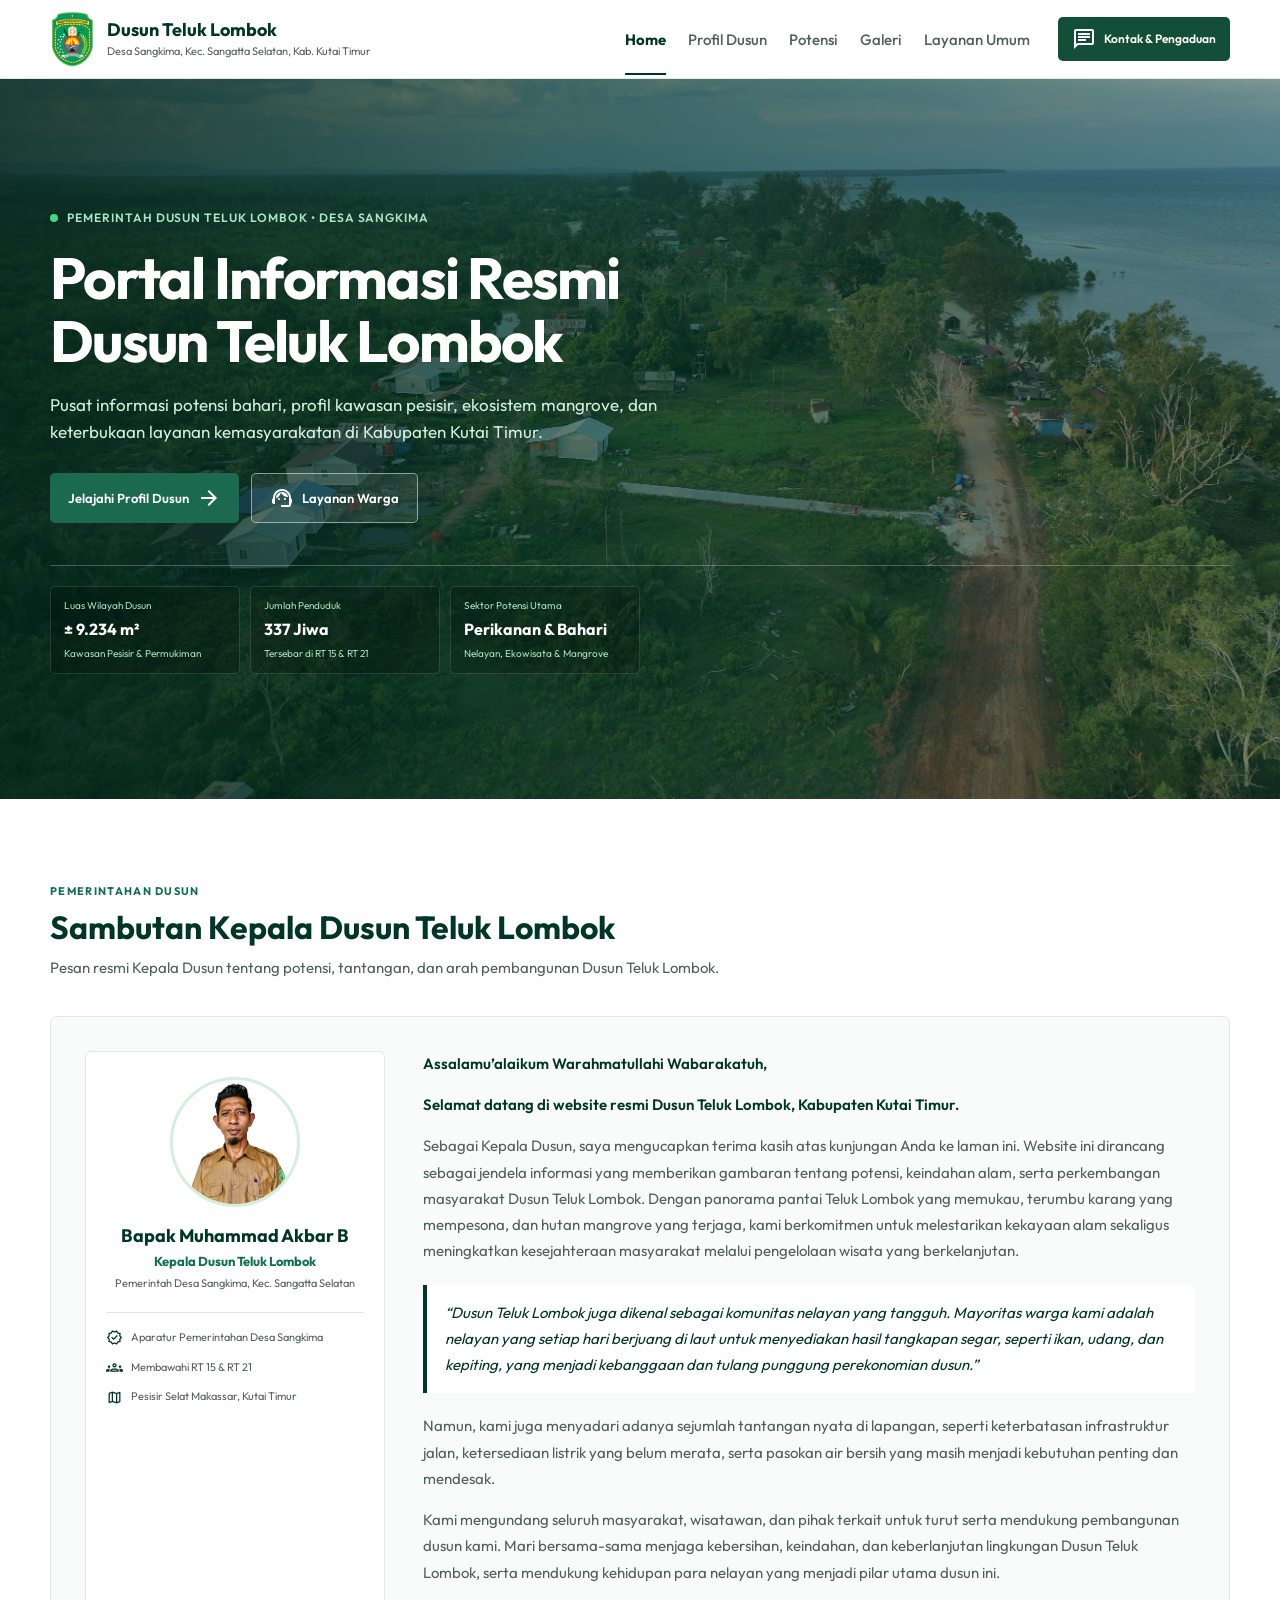
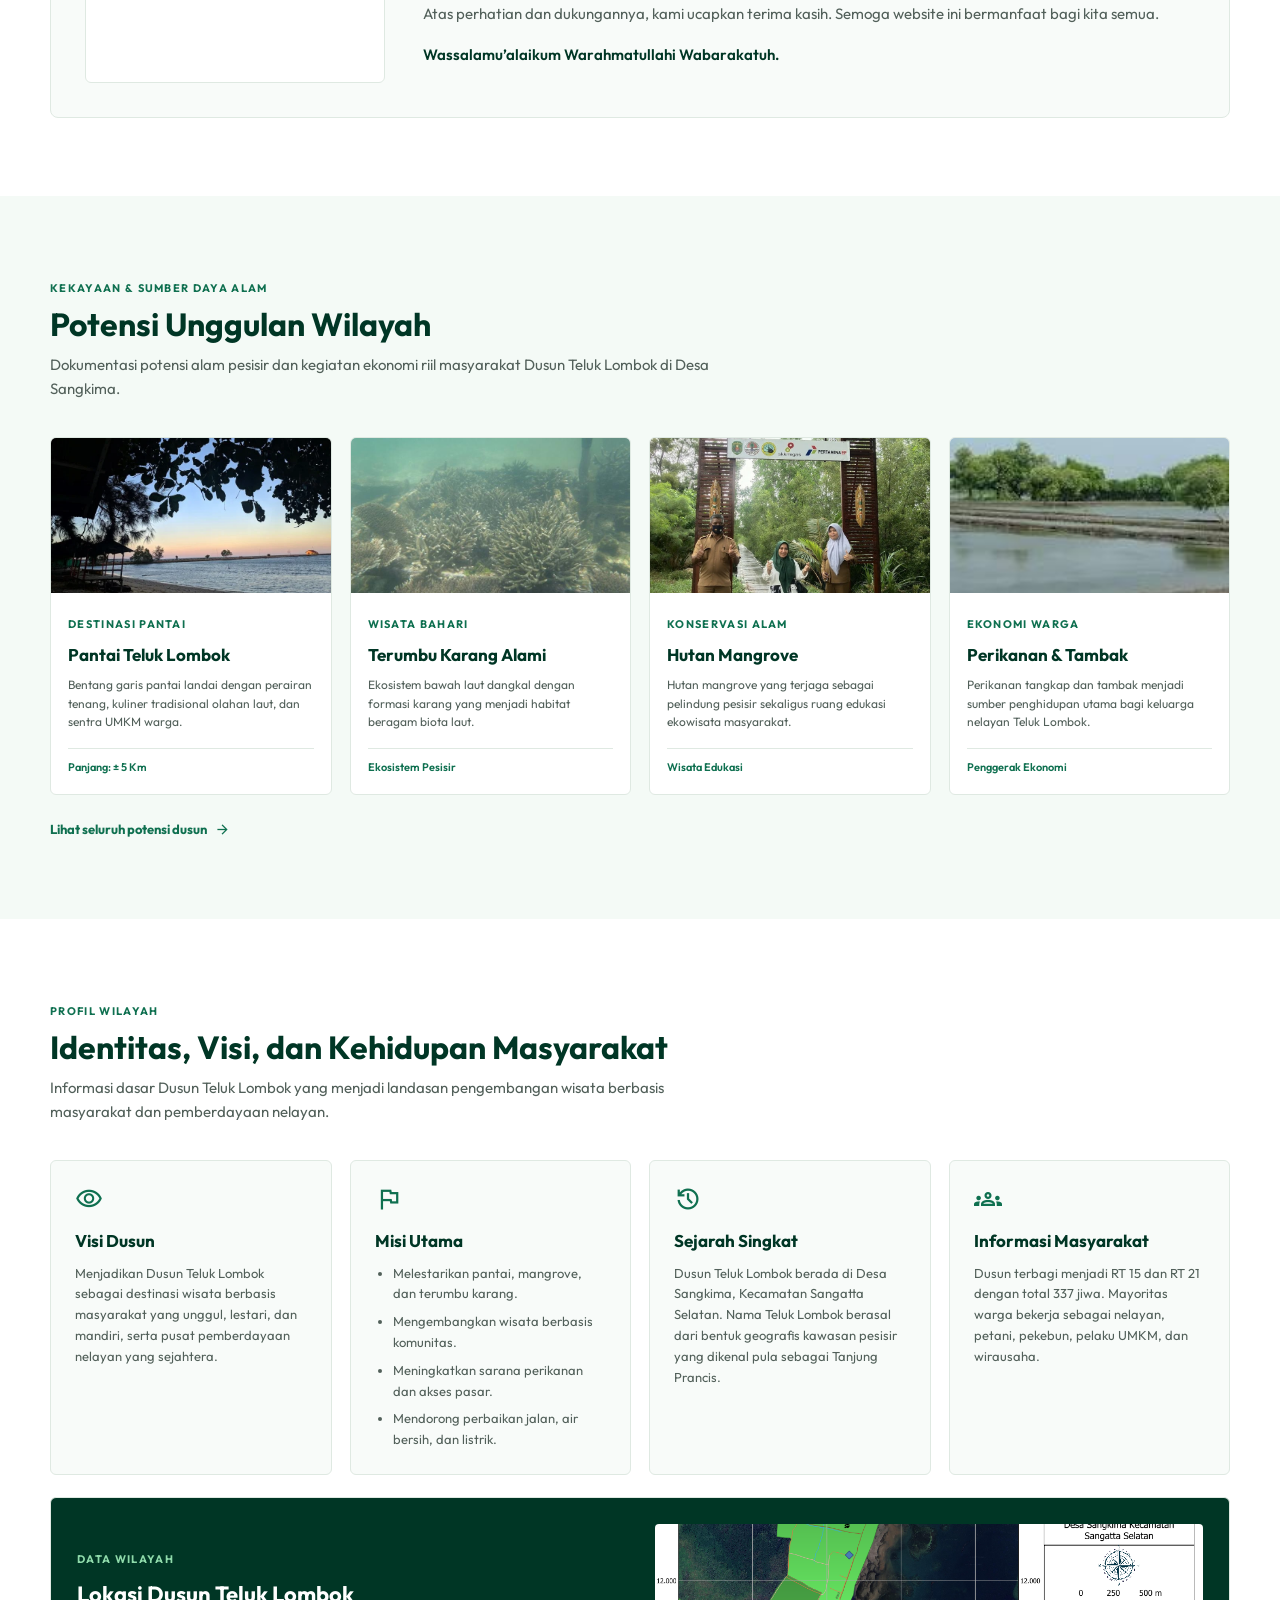
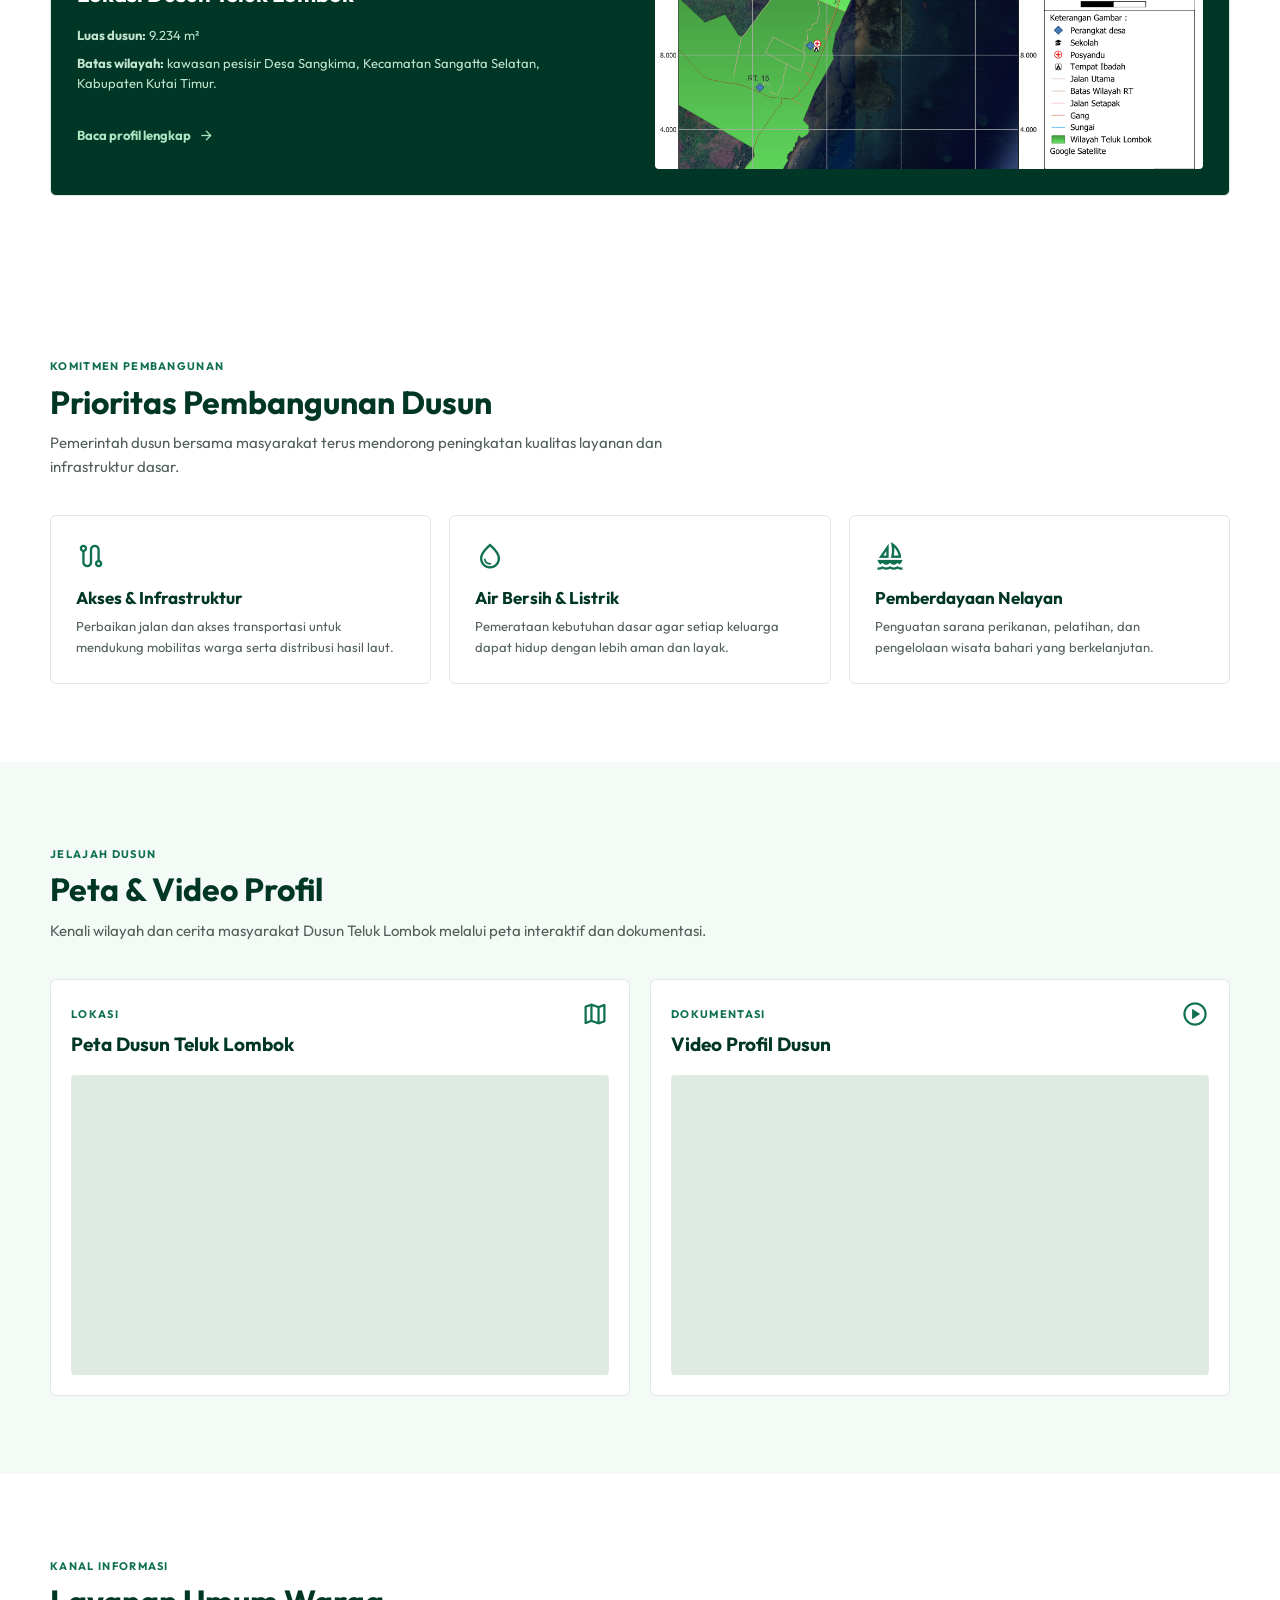
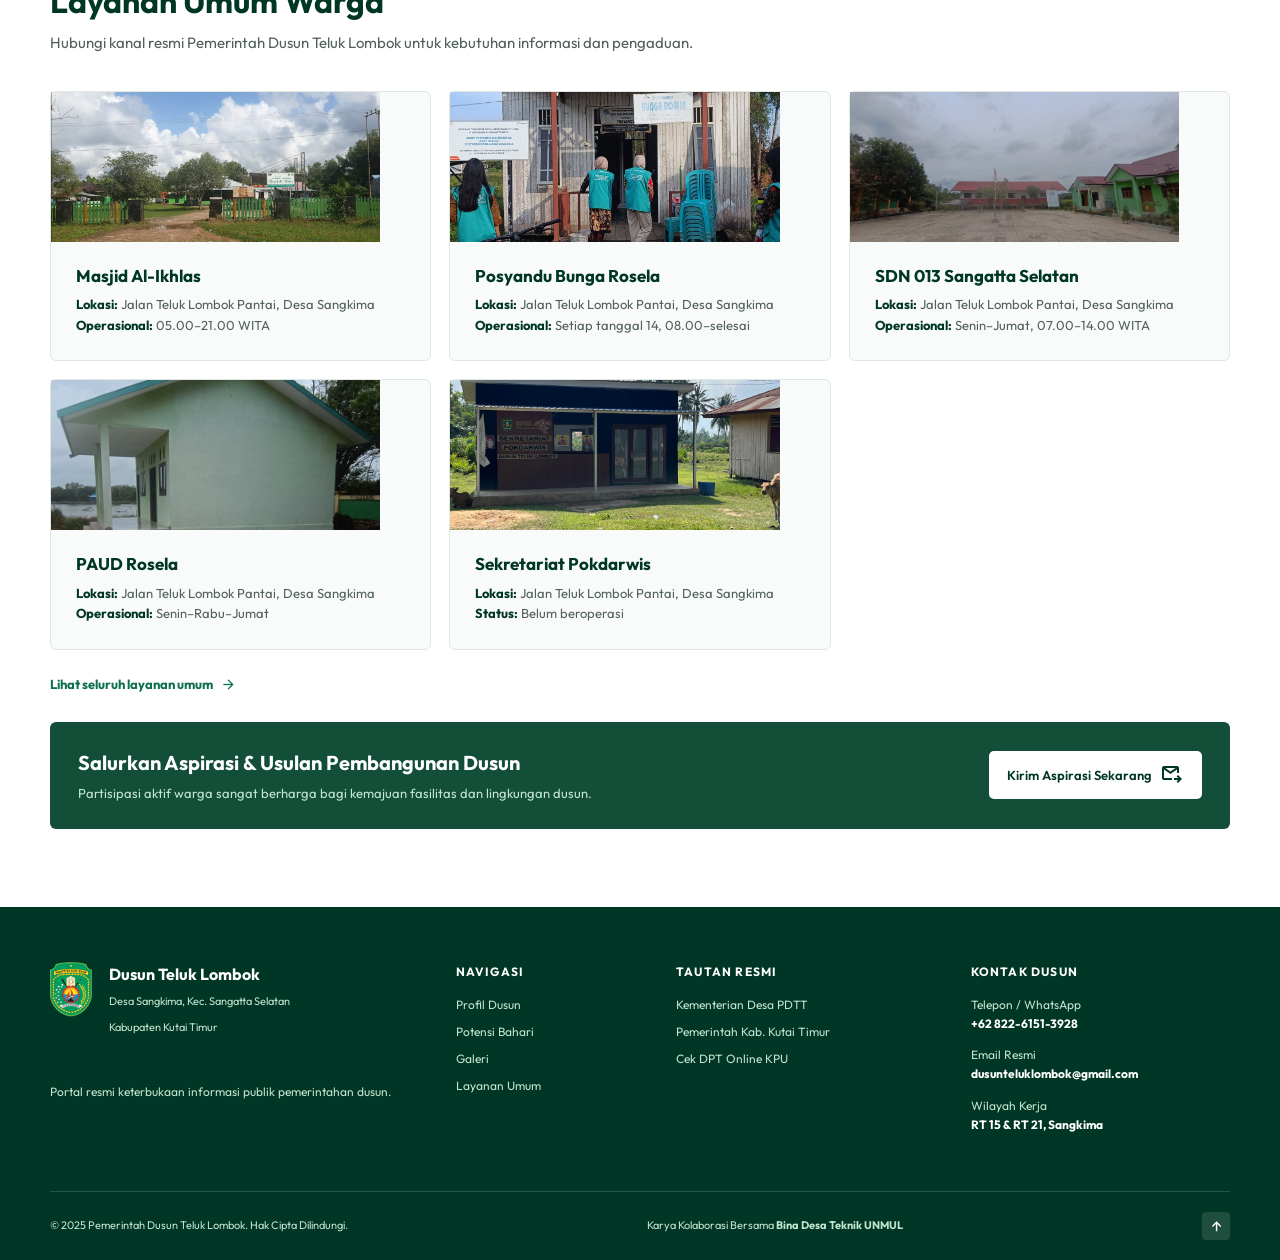
==== commit c0fdb6fd: "update" ====
--- a/index.html
+++ b/index.html
@@ -7,20 +7,20 @@
     <title>Portal Resmi Dusun Teluk Lombok</title>
     <meta name="description"
         content="Portal resmi Pemerintah Dusun Teluk Lombok, Desa Sangkima, Kabupaten Kutai Timur.">
-    <link rel="stylesheet" href="/styles/home.css">
+    <link rel="stylesheet" href="styles/home.css">
     <link rel="preconnect" href="https://fonts.googleapis.com">
     <link rel="preconnect" href="https://fonts.gstatic.com" crossorigin>
     <link href="https://fonts.googleapis.com/css2?family=Outfit:wght@300;400;500;600;700;800&display=swap"
         rel="stylesheet">
     <link rel="stylesheet" href="https://fonts.googleapis.com/css2?family=Material+Symbols+Outlined">
-    <link rel="icon" type="image/x-icon" href="/assets/LogKabupaten.png">
+    <link rel="icon" type="image/x-icon" href="assets/LogKabupaten.png">
 </head>
 
 <body>
     <header id="header">
         <div class="container header-inner">
-            <a class="brand" href="#hero">
-                <img src="/assets/LogKabupaten.png" alt="Lambang Kabupaten Kutai Timur">
+            <a class="brand" href="index.html#hero">
+                <img src="assets/LogKabupaten.png" alt="Lambang Kabupaten Kutai Timur">
                 <span><strong>Dusun Teluk Lombok</strong><small>Desa Sangkima, Kec. Sangatta Selatan, Kab. Kutai Timur</small></span>
             </a>
             <button class="hamburger" aria-label="Buka menu navigasi" aria-expanded="false">
@@ -28,12 +28,11 @@
             </button>
             <nav>
                 <ul class="nav-lists">
-                    <li class="active"><a href="#hero">Home</a></li>
-                    <li><a href="/views/profil-dusun.html">Profil Dusun</a></li>
-                    <li><a href="/views/potensi.html">Potensi</a></li>
-                    <li><a href="#tantangan">Pembangunan</a></li>
-                    <li><a href="/views/galeri.html">Galeri</a></li>
-                    <li><a href="/views/layananumum.html">Layanan Umum</a></li>
+                    <li class="active"><a href="index.html#hero">Home</a></li>
+                    <li><a href="views/profil-dusun.html">Profil Dusun</a></li>
+                    <li><a href="views/potensi.html">Potensi</a></li>
+                    <li><a href="views/galeri.html">Galeri</a></li>
+                    <li><a href="views/layananumum.html">Layanan Umum</a></li>
                 </ul>
             </nav>
             <a class="header-action" href="https://wa.me/6282261513928" target="_blank" rel="noopener">
@@ -52,9 +51,9 @@
                 <p>Pusat informasi potensi bahari, profil kawasan pesisir, ekosistem mangrove, dan keterbukaan layanan
                     kemasyarakatan di Kabupaten Kutai Timur.</p>
                 <div class="hero-actions">
-                    <a class="button button-primary" href="/views/profil-dusun.html">Jelajahi Profil Dusun <span
+                    <a class="button button-primary" href="views/profil-dusun.html">Jelajahi Profil Dusun <span
                             class="material-symbols-outlined">arrow_forward</span></a>
-                    <a class="button button-ghost" href="/views/layananumum.html"><span class="material-symbols-outlined">support_agent</span>
+                    <a class="button button-ghost" href="views/layananumum.html"><span class="material-symbols-outlined">support_agent</span>
                         Layanan Warga</a>
                 </div>
                 <div class="stats">
@@ -77,7 +76,7 @@
                 </div>
                 <div class="profile-layout">
                     <aside class="leader-card">
-                        <div class="leader-photo"><img src="/assets/KepalaDusun.png"
+                        <div class="leader-photo"><img src="assets/KepalaDusun.png"
                                 alt="Bapak Muhammad Akbar B, Kepala Dusun Teluk Lombok"></div>
                         <h3>Bapak Muhammad Akbar B</h3>
                         <strong>Kepala Dusun Teluk Lombok</strong>
@@ -123,23 +122,23 @@
                 </div>
                 <div class="potential-grid">
                     <article class="potential-card">
-                        <img src="/assets/galeri/Pantai-Teluk-Lombok.jpg" alt="Pantai Teluk Lombok">
+                        <img src="assets/galeri/Pantai-Teluk-Lombok.jpg" alt="Pantai Teluk Lombok">
                         <div><span class="card-label">Destinasi Pantai</span><h3>Pantai Teluk Lombok</h3><p>Bentang garis pantai landai dengan perairan tenang, kuliner tradisional olahan laut, dan sentra UMKM warga.</p><small>Panjang: &plusmn; 5 Km</small></div>
                     </article>
                     <article class="potential-card">
-                        <img src="/assets/galeri/terumbu karang.jpg" alt="Terumbu karang Teluk Lombok">
+                        <img src="assets/galeri/terumbu karang.jpg" alt="Terumbu karang Teluk Lombok">
                         <div><span class="card-label">Wisata Bahari</span><h3>Terumbu Karang Alami</h3><p>Ekosistem bawah laut dangkal dengan formasi karang yang menjadi habitat beragam biota laut.</p><small>Ekosistem Pesisir</small></div>
                     </article>
                     <article class="potential-card">
-                        <img src="/assets/galeri/Pariwisata/Hutan-mangrove.jpg" alt="Hutan mangrove Teluk Lombok">
+                        <img src="assets/galeri/Pariwisata/Hutan-mangrove.jpg" alt="Hutan mangrove Teluk Lombok">
                         <div><span class="card-label">Konservasi Alam</span><h3>Hutan Mangrove</h3><p>Hutan mangrove yang terjaga sebagai pelindung pesisir sekaligus ruang edukasi ekowisata masyarakat.</p><small>Wisata Edukasi</small></div>
                     </article>
                     <article class="potential-card">
-                        <img src="/assets/Tambak.jpg" alt="Tambak masyarakat Teluk Lombok">
+                        <img src="assets/Tambak.jpg" alt="Tambak masyarakat Teluk Lombok">
                         <div><span class="card-label">Ekonomi Warga</span><h3>Perikanan &amp; Tambak</h3><p>Perikanan tangkap dan tambak menjadi sumber penghidupan utama bagi keluarga nelayan Teluk Lombok.</p><small>Penggerak Ekonomi</small></div>
                     </article>
                 </div>
-                <a class="section-link" href="/views/potensi.html">Lihat seluruh potensi dusun <span
+                <a class="section-link" href="views/potensi.html">Lihat seluruh potensi dusun <span
                         class="material-symbols-outlined">arrow_forward</span></a>
             </div>
         </section>
@@ -189,10 +188,10 @@
                         <p><strong>Luas dusun:</strong> 9.234 m²</p>
                         <p><strong>Batas wilayah:</strong> kawasan pesisir Desa Sangkima, Kecamatan Sangatta Selatan,
                             Kabupaten Kutai Timur.</p>
-                        <a class="section-link" href="/views/profil-dusun.html">Baca profil lengkap <span
+                        <a class="section-link" href="views/profil-dusun.html">Baca profil lengkap <span
                                 class="material-symbols-outlined">arrow_forward</span></a>
                     </div>
-                    <img src="/assets/PETA DUSUN TELUK LOMBOK.png" alt="Peta lokasi Dusun Teluk Lombok">
+                    <img src="assets/PETA DUSUN TELUK LOMBOK.png" alt="Peta lokasi Dusun Teluk Lombok">
                 </div>
             </div>
         </section>
@@ -226,13 +225,13 @@
             <div class="container">
                 <div class="section-heading section-heading-wide"><span class="label">Kanal Informasi</span><h2>Layanan Umum Warga</h2><p>Hubungi kanal resmi Pemerintah Dusun Teluk Lombok untuk kebutuhan informasi dan pengaduan.</p></div>
                 <div class="service-grid">
-                    <article><img class="service-image" src="/assets/Masjid.png" alt="Masjid Al-Ikhlas"><h3>Masjid Al-Ikhlas</h3><p><strong>Lokasi:</strong> Jalan Teluk Lombok Pantai, Desa Sangkima</p><p><strong>Operasional:</strong> 05.00–21.00 WITA</p></article>
-                    <article><img class="service-image" src="/assets/Posyandu .jpg" alt="Posyandu Bunga Rosela"><h3>Posyandu Bunga Rosela</h3><p><strong>Lokasi:</strong> Jalan Teluk Lombok Pantai, Desa Sangkima</p><p><strong>Operasional:</strong> Setiap tanggal 14, 08.00–selesai</p></article>
-                    <article><img class="service-image" src="/assets/SDN 013 Sangatta Selatan.jpg" alt="SDN 013 Sangatta Selatan"><h3>SDN 013 Sangatta Selatan</h3><p><strong>Lokasi:</strong> Jalan Teluk Lombok Pantai, Desa Sangkima</p><p><strong>Operasional:</strong> Senin–Jumat, 07.00–14.00 WITA</p></article>
-                    <article><img class="service-image" src="/assets/PAUD ROSELA.jpg" alt="PAUD Rosela"><h3>PAUD Rosela</h3><p><strong>Lokasi:</strong> Jalan Teluk Lombok Pantai, Desa Sangkima</p><p><strong>Operasional:</strong> Senin–Rabu–Jumat</p></article>
-                    <article><img class="service-image" src="/assets/Sekretariat.jpg" alt="Sekretariat Pokdarwis"><h3>Sekretariat Pokdarwis</h3><p><strong>Lokasi:</strong> Jalan Teluk Lombok Pantai, Desa Sangkima</p><p><strong>Status:</strong> Belum beroperasi</p></article>
-                </div>
-                <a class="section-link" href="/views/layananumum.html">Lihat seluruh layanan umum <span
+                    <article><img class="service-image" src="assets/Masjid.png" alt="Masjid Al-Ikhlas"><h3>Masjid Al-Ikhlas</h3><p><strong>Lokasi:</strong> Jalan Teluk Lombok Pantai, Desa Sangkima</p><p><strong>Operasional:</strong> 05.00–21.00 WITA</p></article>
+                    <article><img class="service-image" src="assets/Posyandu .jpg" alt="Posyandu Bunga Rosela"><h3>Posyandu Bunga Rosela</h3><p><strong>Lokasi:</strong> Jalan Teluk Lombok Pantai, Desa Sangkima</p><p><strong>Operasional:</strong> Setiap tanggal 14, 08.00–selesai</p></article>
+                    <article><img class="service-image" src="assets/SDN 013 Sangatta Selatan.jpg" alt="SDN 013 Sangatta Selatan"><h3>SDN 013 Sangatta Selatan</h3><p><strong>Lokasi:</strong> Jalan Teluk Lombok Pantai, Desa Sangkima</p><p><strong>Operasional:</strong> Senin–Jumat, 07.00–14.00 WITA</p></article>
+                    <article><img class="service-image" src="assets/PAUD ROSELA.jpg" alt="PAUD Rosela"><h3>PAUD Rosela</h3><p><strong>Lokasi:</strong> Jalan Teluk Lombok Pantai, Desa Sangkima</p><p><strong>Operasional:</strong> Senin–Rabu–Jumat</p></article>
+                    <article><img class="service-image" src="assets/Sekretariat.jpg" alt="Sekretariat Pokdarwis"><h3>Sekretariat Pokdarwis</h3><p><strong>Lokasi:</strong> Jalan Teluk Lombok Pantai, Desa Sangkima</p><p><strong>Status:</strong> Belum beroperasi</p></article>
+                </div>
+                <a class="section-link" href="views/layananumum.html">Lihat seluruh layanan umum <span
                         class="material-symbols-outlined">arrow_forward</span></a>
                 <div class="aspiration"><div><h3>Salurkan Aspirasi &amp; Usulan Pembangunan Dusun</h3><p>Partisipasi aktif warga sangat berharga bagi kemajuan fasilitas dan lingkungan dusun.</p></div><a class="button button-light" href="https://wa.me/6282261513928" target="_blank" rel="noopener">Kirim Aspirasi Sekarang <span class="material-symbols-outlined">outgoing_mail</span></a></div>
             </div>
@@ -241,15 +240,15 @@
 
     <footer>
         <div class="container footer-grid">
-            <div class="footer-brand"><img src="/assets/LogKabupaten.png" alt="Lambang Kabupaten Kutai Timur"><div><strong>Dusun Teluk Lombok</strong><small>Desa Sangkima, Kec. Sangatta Selatan<br>Kabupaten Kutai Timur</small></div><p>Portal resmi keterbukaan informasi publik pemerintahan dusun.</p></div>
-            <div><h3>Navigasi</h3><a href="/views/profil-dusun.html">Profil Dusun</a><a href="/views/potensi.html">Potensi Bahari</a><a href="#tantangan">Pembangunan</a><a href="/views/galeri.html">Galeri</a><a href="/views/layananumum.html">Layanan Umum</a></div>
+            <div class="footer-brand"><img src="assets/LogKabupaten.png" alt="Lambang Kabupaten Kutai Timur"><div><strong>Dusun Teluk Lombok</strong><small>Desa Sangkima, Kec. Sangatta Selatan<br>Kabupaten Kutai Timur</small></div><p>Portal resmi keterbukaan informasi publik pemerintahan dusun.</p></div>
+            <div><h3>Navigasi</h3><a href="views/profil-dusun.html">Profil Dusun</a><a href="views/potensi.html">Potensi Bahari</a><a href="views/galeri.html">Galeri</a><a href="views/layananumum.html">Layanan Umum</a></div>
             <div><h3>Tautan Resmi</h3><a href="https://kemendesa.go.id" target="_blank" rel="noopener">Kementerian Desa PDTT</a><a href="https://kutaitimurkab.go.id" target="_blank" rel="noopener">Pemerintah Kab. Kutai Timur</a><a href="https://cekdptonline.kpu.go.id" target="_blank" rel="noopener">Cek DPT Online KPU</a></div>
             <div><h3>Kontak Dusun</h3><p>Telepon / WhatsApp<br><strong>+62 822-6151-3928</strong></p><p>Email Resmi<br><strong>dusunteluklombok@gmail.com</strong></p><p>Wilayah Kerja<br><strong>RT 15 &amp; RT 21, Sangkima</strong></p></div>
         </div>
-        <div class="container footer-bottom"><span>© 2025 Pemerintah Dusun Teluk Lombok. Hak Cipta Dilindungi.</span><span>Karya Kolaborasi Bersama <strong>Bina Desa Teknik UNMUL</strong></span><a href="#hero" aria-label="Kembali ke atas">↑</a></div>
+        <div class="container footer-bottom"><span>© 2025 Pemerintah Dusun Teluk Lombok. Hak Cipta Dilindungi.</span><span>Karya Kolaborasi Bersama <strong>Bina Desa Teknik UNMUL</strong></span><a href="index.html#hero" aria-label="Kembali ke atas">↑</a></div>
     </footer>
     <button id="scrollToTop" class="scroll-to-top" aria-label="Kembali ke atas">↑</button>
-    <script src="/scripts/script.js"></script>
+    <script src="scripts/script.js"></script>
 </body>
 
 </html>
--- a/styles/home.css
+++ b/styles/home.css
@@ -196,7 +196,7 @@
 .hero {
     position: relative;
     display: flex;
-    min-height: 570px;
+    min-height: 720px;
     align-items: center;
     overflow: hidden;
     background: var(--green);
@@ -210,7 +210,7 @@
 }
 
 .hero-image {
-    background: url("/assets/DJI_20250805181226_0036_D.JPG") center / cover no-repeat;
+    background: url("../assets/DJI_20250805181226_0036_D.JPG") center / cover no-repeat;
     opacity: 0.72;
 }
 
@@ -920,7 +920,7 @@
     }
 
     .hero {
-        min-height: 620px;
+        min-height: 720px;
     }
 
     .hero-content {
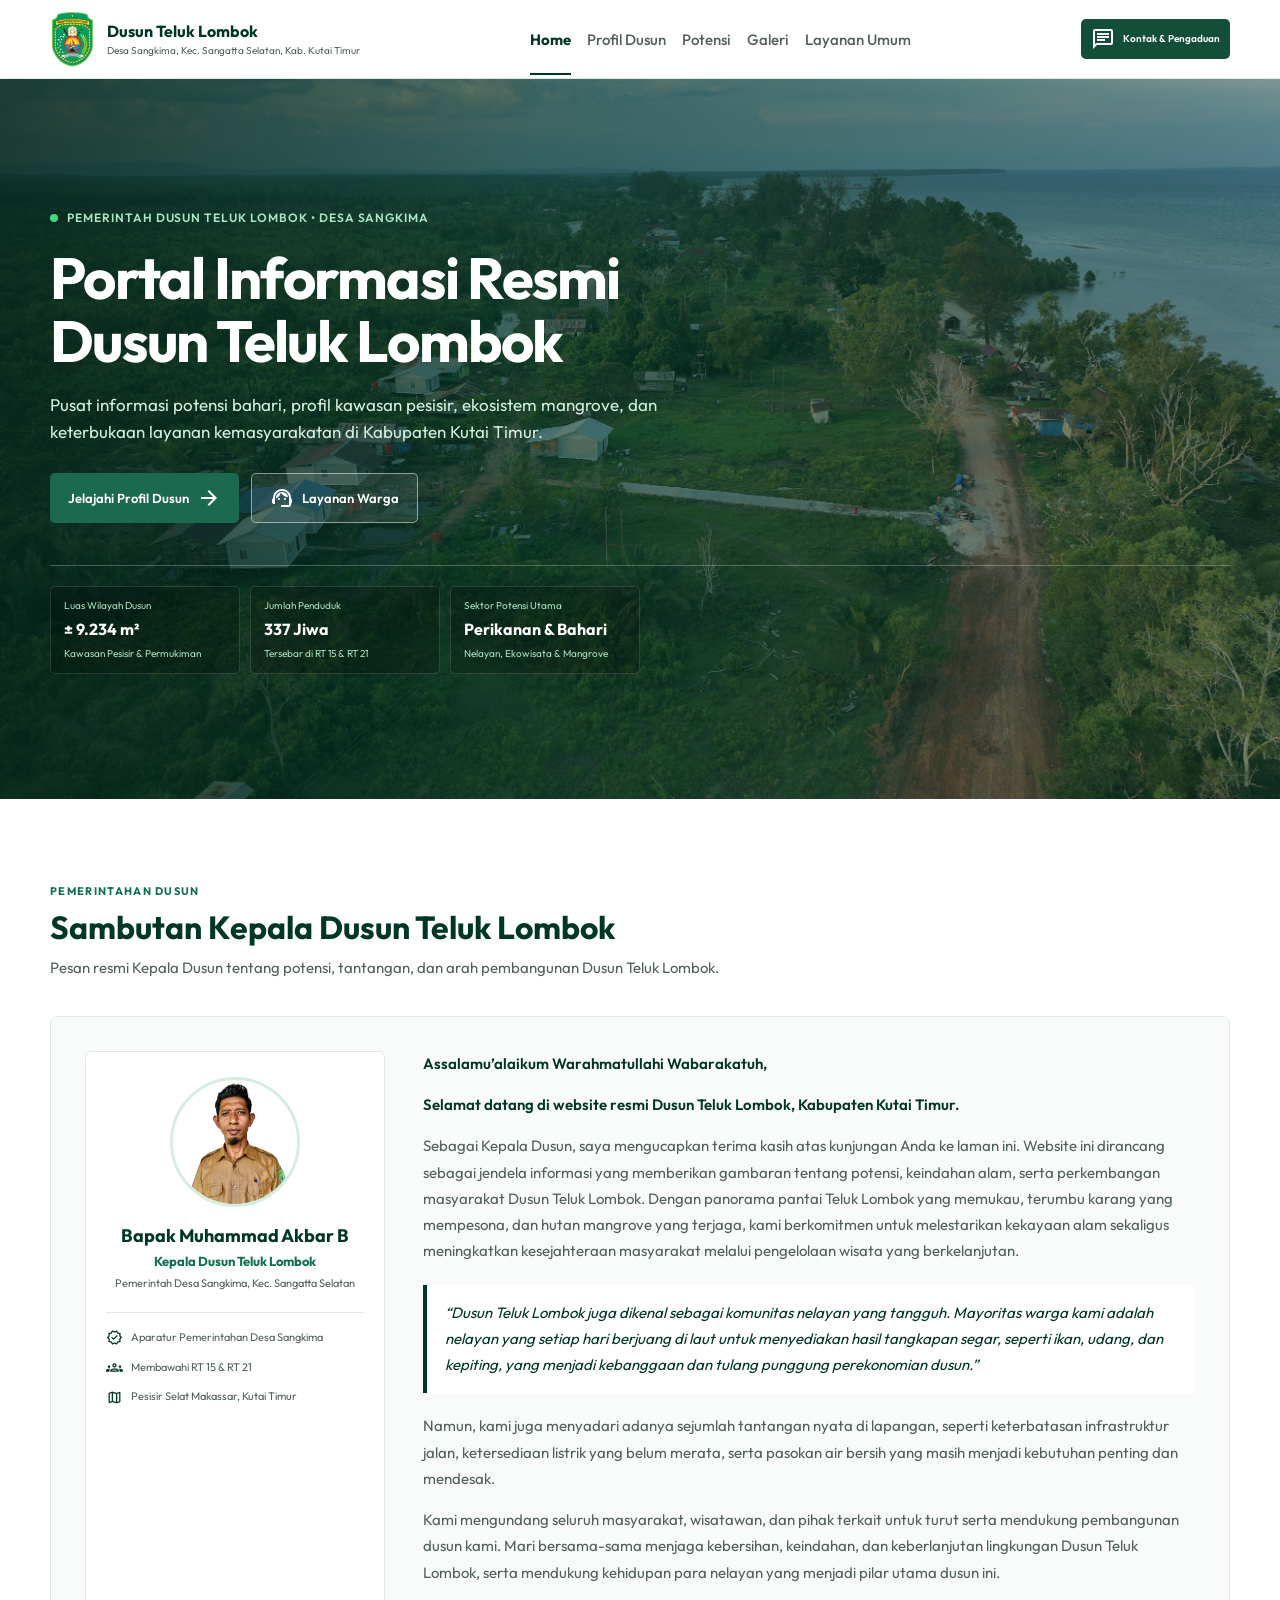
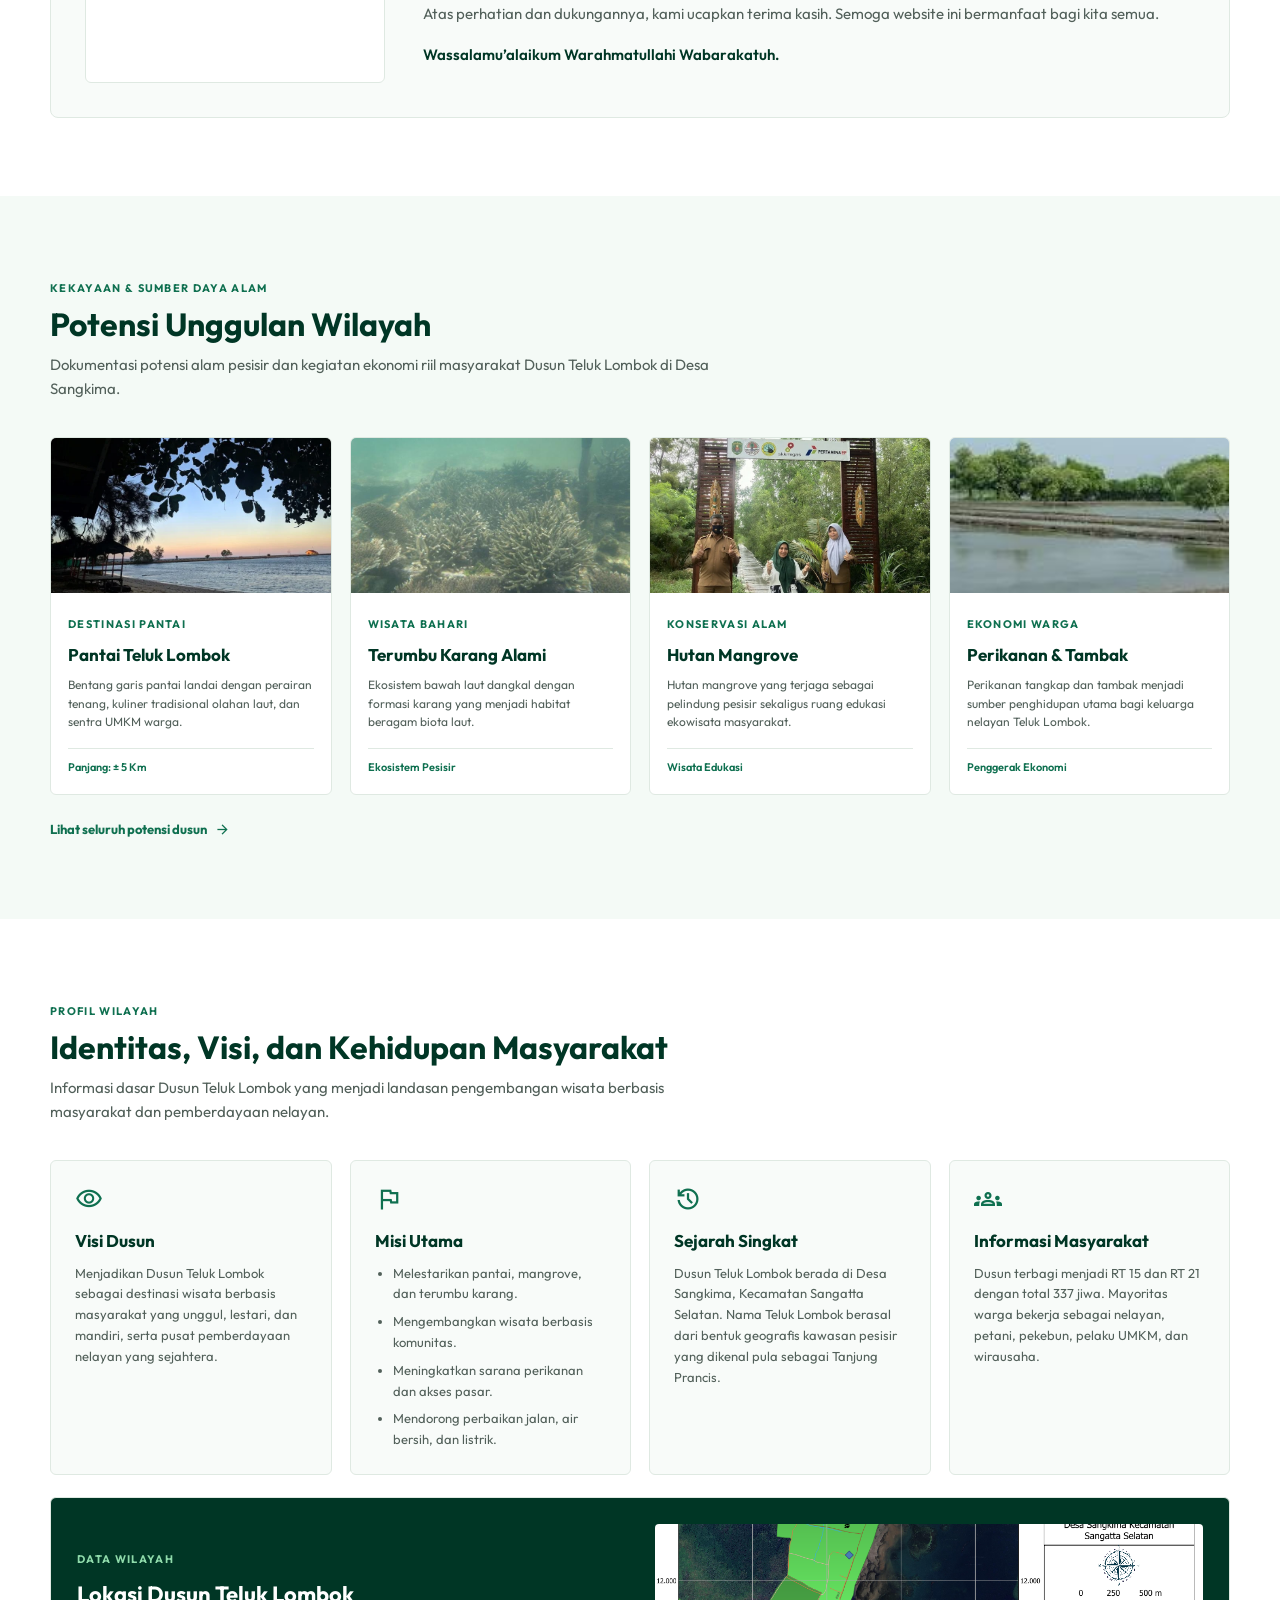
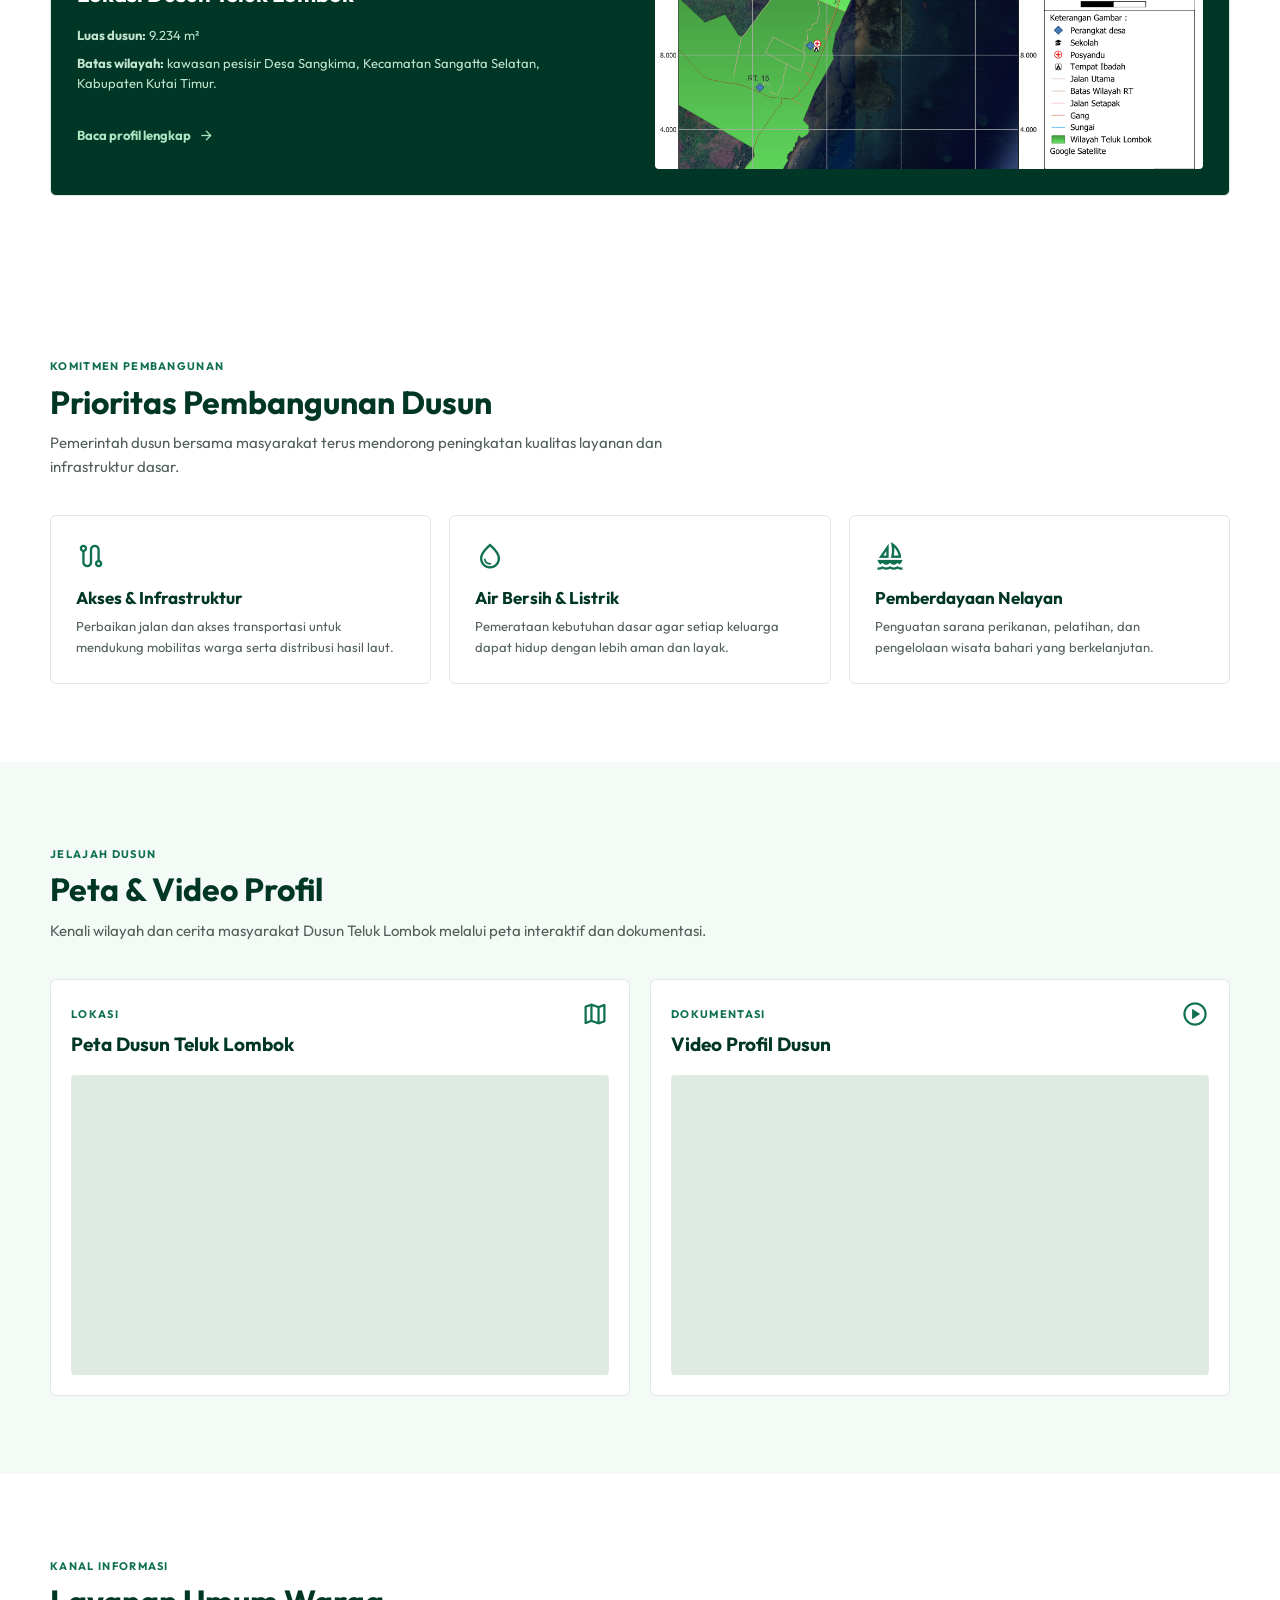
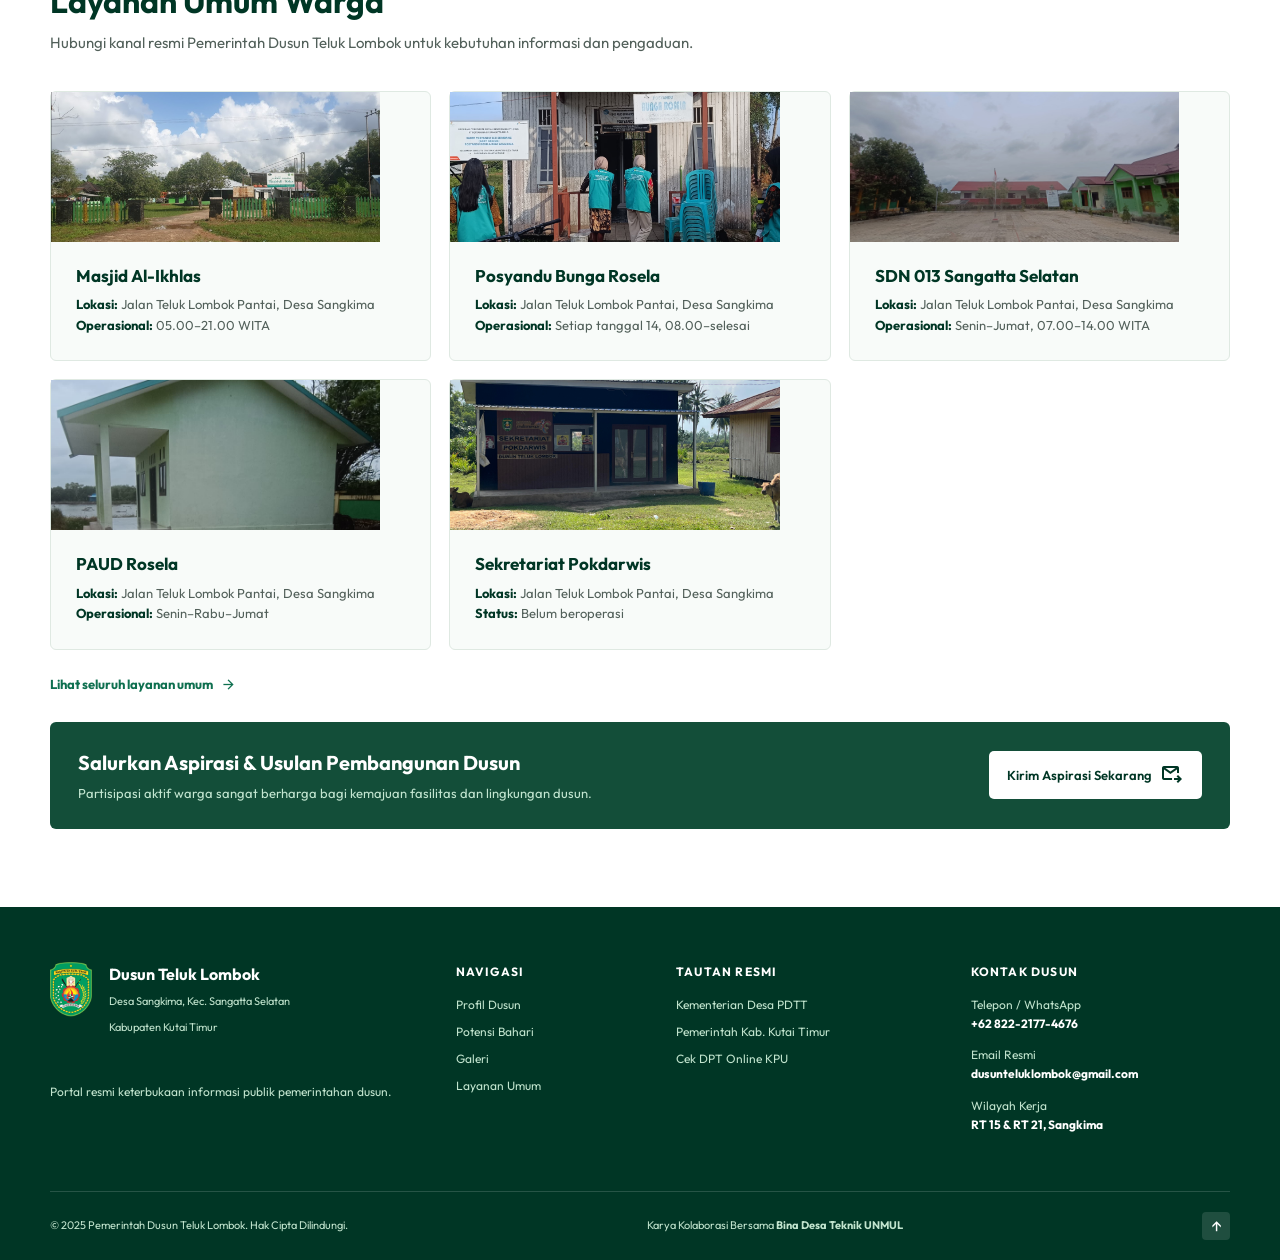
==== commit f8c513c9: "update" ====
--- a/index.html
+++ b/index.html
@@ -243,7 +243,7 @@
             <div class="footer-brand"><img src="assets/LogKabupaten.png" alt="Lambang Kabupaten Kutai Timur"><div><strong>Dusun Teluk Lombok</strong><small>Desa Sangkima, Kec. Sangatta Selatan<br>Kabupaten Kutai Timur</small></div><p>Portal resmi keterbukaan informasi publik pemerintahan dusun.</p></div>
             <div><h3>Navigasi</h3><a href="views/profil-dusun.html">Profil Dusun</a><a href="views/potensi.html">Potensi Bahari</a><a href="views/galeri.html">Galeri</a><a href="views/layananumum.html">Layanan Umum</a></div>
             <div><h3>Tautan Resmi</h3><a href="https://kemendesa.go.id" target="_blank" rel="noopener">Kementerian Desa PDTT</a><a href="https://kutaitimurkab.go.id" target="_blank" rel="noopener">Pemerintah Kab. Kutai Timur</a><a href="https://cekdptonline.kpu.go.id" target="_blank" rel="noopener">Cek DPT Online KPU</a></div>
-            <div><h3>Kontak Dusun</h3><p>Telepon / WhatsApp<br><strong>+62 822-6151-3928</strong></p><p>Email Resmi<br><strong>dusunteluklombok@gmail.com</strong></p><p>Wilayah Kerja<br><strong>RT 15 &amp; RT 21, Sangkima</strong></p></div>
+            <div><h3>Kontak Dusun</h3><p>Telepon / WhatsApp<br><strong>+62 822-2177-4676</strong></p><p>Email Resmi<br><strong>dusunteluklombok@gmail.com</strong></p><p>Wilayah Kerja<br><strong>RT 15 &amp; RT 21, Sangkima</strong></p></div>
         </div>
         <div class="container footer-bottom"><span>© 2025 Pemerintah Dusun Teluk Lombok. Hak Cipta Dilindungi.</span><span>Karya Kolaborasi Bersama <strong>Bina Desa Teknik UNMUL</strong></span><a href="index.html#hero" aria-label="Kembali ke atas">↑</a></div>
     </footer>
--- a/styles/home.css
+++ b/styles/home.css
@@ -81,14 +81,14 @@
     min-height: 78px;
     display: flex;
     align-items: center;
-    gap: 28px;
+    gap: 16px;
 }
 
 .brand {
     display: flex;
     align-items: center;
     gap: 12px;
-    margin-right: auto;
+    flex-shrink: 0;
 }
 
 .brand img {
@@ -105,19 +105,24 @@
 
 .brand strong {
     color: var(--green);
-    font-size: 18px;
+    font-size: 16px;
 }
 
 .brand small {
     margin-top: 4px;
     color: var(--muted);
-    font-size: 11px;
+    font-size: 10px;
+}
+
+nav {
+    flex: 1;
 }
 
 nav ul {
     display: flex;
     align-items: center;
-    gap: 22px;
+    justify-content: center;
+    gap: 16px;
     margin: 0;
     padding: 0;
     list-style: none;
@@ -151,10 +156,11 @@
 }
 
 .header-action {
-    padding: 10px 14px;
+    margin-left: auto;
+    padding: 8px 10px;
     background: var(--green-light);
     color: var(--white);
-    font-size: 12px;
+    font-size: 10px;
     white-space: nowrap;
 }
 
@@ -874,11 +880,22 @@
 
 @media (max-width: 780px) {
     .container {
-        width: min(100% - 34px, 600px);
+        width: min(100% - 24px, 600px);
     }
 
     .header-inner {
         min-height: 68px;
+        gap: 10px;
+    }
+
+    .brand {
+        min-width: 0;
+        gap: 9px;
+    }
+
+    .brand img {
+        width: 42px;
+        height: 50px;
     }
 
     .brand small {
@@ -887,11 +904,17 @@
 
     .brand strong {
         font-size: 16px;
+        white-space: nowrap;
     }
 
     .hamburger {
         display: block;
         order: 3;
+        flex: 0 0 40px;
+        width: 40px;
+        height: 40px;
+        margin-left: auto;
+        padding: 8px 4px;
     }
 
     nav {
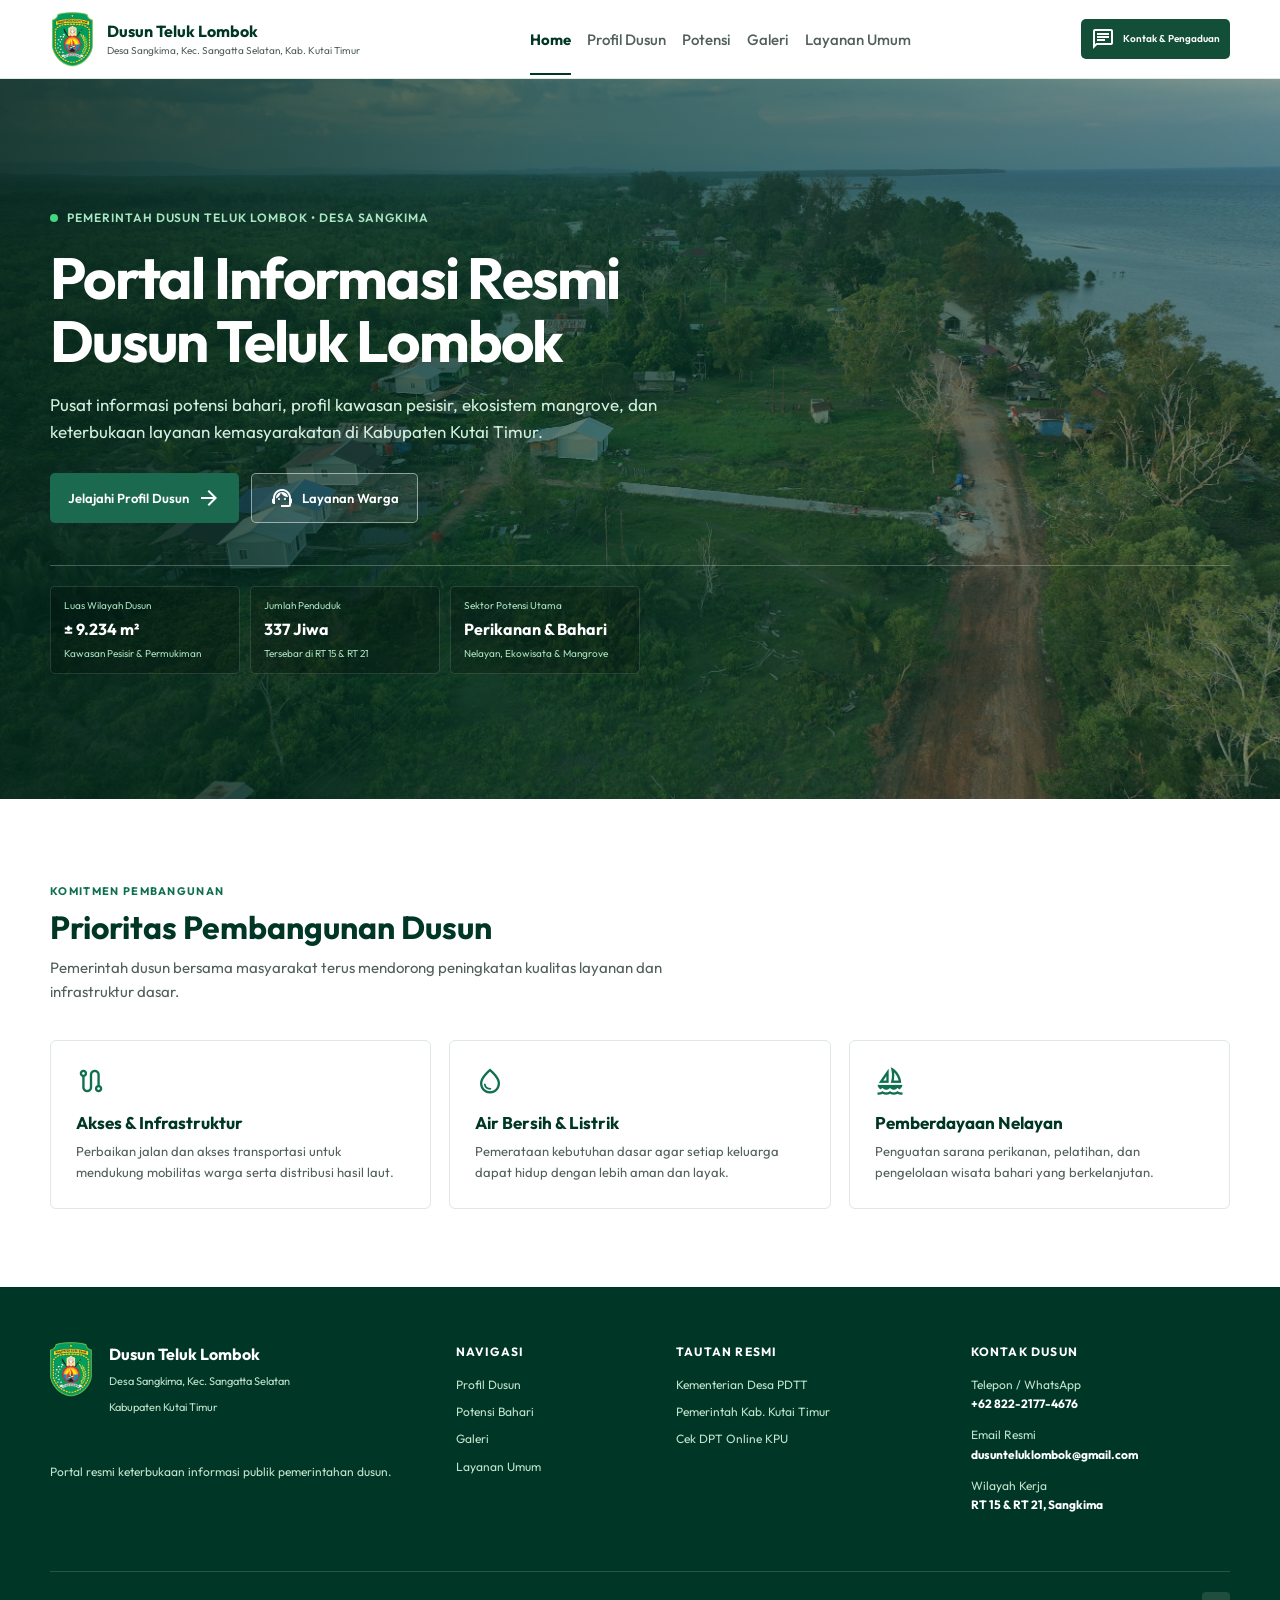
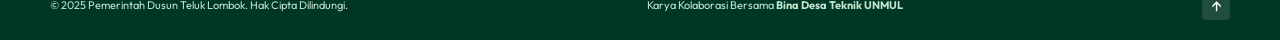
==== commit e5fea9e7: "update" ====
--- a/index.html
+++ b/index.html
@@ -66,136 +66,6 @@
             </div>
         </section>
 
-        <section id="profil-dusun" class="section section-white">
-            <div class="container">
-                <div class="section-heading">
-                    <span class="label">Pemerintahan Dusun</span>
-                    <h2>Sambutan Kepala Dusun Teluk Lombok</h2>
-                    <p class="section-lead">Pesan resmi Kepala Dusun tentang potensi, tantangan, dan arah pembangunan Dusun
-                        Teluk Lombok.</p>
-                </div>
-                <div class="profile-layout">
-                    <aside class="leader-card">
-                        <div class="leader-photo"><img src="assets/KepalaDusun.png"
-                                alt="Bapak Muhammad Akbar B, Kepala Dusun Teluk Lombok"></div>
-                        <h3>Bapak Muhammad Akbar B</h3>
-                        <strong>Kepala Dusun Teluk Lombok</strong>
-                        <p>Pemerintah Desa Sangkima, Kec. Sangatta Selatan</p>
-                        <div class="leader-meta">
-                            <span><span class="material-symbols-outlined">verified</span> Aparatur Pemerintahan Desa Sangkima</span>
-                            <span><span class="material-symbols-outlined">groups</span> Membawahi RT 15 &amp; RT 21</span>
-                            <span><span class="material-symbols-outlined">map</span> Pesisir Selat Makassar, Kutai Timur</span>
-                        </div>
-                    </aside>
-                    <article class="welcome-copy">
-                        <p class="salutation">Assalamu’alaikum Warahmatullahi Wabarakatuh,</p>
-                        <p class="intro">Selamat datang di website resmi Dusun Teluk Lombok, Kabupaten Kutai Timur.</p>
-                        <p>Sebagai Kepala Dusun, saya mengucapkan terima kasih atas kunjungan Anda ke laman ini. Website ini
-                            dirancang sebagai jendela informasi yang memberikan gambaran tentang potensi, keindahan alam, serta
-                            perkembangan masyarakat Dusun Teluk Lombok. Dengan panorama pantai Teluk Lombok yang memukau, terumbu
-                            karang yang mempesona, dan hutan mangrove yang terjaga, kami berkomitmen untuk melestarikan kekayaan
-                            alam sekaligus meningkatkan kesejahteraan masyarakat melalui pengelolaan wisata yang berkelanjutan.</p>
-                        <blockquote>“Dusun Teluk Lombok juga dikenal sebagai komunitas nelayan yang tangguh. Mayoritas warga kami
-                            adalah nelayan yang setiap hari berjuang di laut untuk menyediakan hasil tangkapan segar, seperti ikan,
-                            udang, dan kepiting, yang menjadi kebanggaan dan tulang punggung perekonomian dusun.”</blockquote>
-                        <p>Namun, kami juga menyadari adanya sejumlah tantangan nyata di lapangan, seperti keterbatasan infrastruktur
-                            jalan, ketersediaan listrik yang belum merata, serta pasokan air bersih yang masih menjadi kebutuhan
-                            penting dan mendesak.</p>
-                        <p>Kami mengundang seluruh masyarakat, wisatawan, dan pihak terkait untuk turut serta mendukung pembangunan
-                            dusun kami. Mari bersama-sama menjaga kebersihan, keindahan, dan keberlanjutan lingkungan Dusun Teluk
-                            Lombok, serta mendukung kehidupan para nelayan yang menjadi pilar utama dusun ini.</p>
-                        <p>Atas perhatian dan dukungannya, kami ucapkan terima kasih. Semoga website ini bermanfaat bagi kita semua.
-                        </p>
-                        <p class="closing">Wassalamu’alaikum Warahmatullahi Wabarakatuh.</p>
-                    </article>
-                </div>
-            </div>
-        </section>
-
-        <section id="potensi" class="section section-soft">
-            <div class="container">
-                <div class="section-heading section-heading-wide">
-                    <span class="label">Kekayaan &amp; Sumber Daya Alam</span>
-                    <h2>Potensi Unggulan Wilayah</h2>
-                    <p>Dokumentasi potensi alam pesisir dan kegiatan ekonomi riil masyarakat Dusun Teluk Lombok di Desa
-                        Sangkima.</p>
-                </div>
-                <div class="potential-grid">
-                    <article class="potential-card">
-                        <img src="assets/galeri/Pantai-Teluk-Lombok.jpg" alt="Pantai Teluk Lombok">
-                        <div><span class="card-label">Destinasi Pantai</span><h3>Pantai Teluk Lombok</h3><p>Bentang garis pantai landai dengan perairan tenang, kuliner tradisional olahan laut, dan sentra UMKM warga.</p><small>Panjang: &plusmn; 5 Km</small></div>
-                    </article>
-                    <article class="potential-card">
-                        <img src="assets/galeri/terumbu karang.jpg" alt="Terumbu karang Teluk Lombok">
-                        <div><span class="card-label">Wisata Bahari</span><h3>Terumbu Karang Alami</h3><p>Ekosistem bawah laut dangkal dengan formasi karang yang menjadi habitat beragam biota laut.</p><small>Ekosistem Pesisir</small></div>
-                    </article>
-                    <article class="potential-card">
-                        <img src="assets/galeri/Pariwisata/Hutan-mangrove.jpg" alt="Hutan mangrove Teluk Lombok">
-                        <div><span class="card-label">Konservasi Alam</span><h3>Hutan Mangrove</h3><p>Hutan mangrove yang terjaga sebagai pelindung pesisir sekaligus ruang edukasi ekowisata masyarakat.</p><small>Wisata Edukasi</small></div>
-                    </article>
-                    <article class="potential-card">
-                        <img src="assets/Tambak.jpg" alt="Tambak masyarakat Teluk Lombok">
-                        <div><span class="card-label">Ekonomi Warga</span><h3>Perikanan &amp; Tambak</h3><p>Perikanan tangkap dan tambak menjadi sumber penghidupan utama bagi keluarga nelayan Teluk Lombok.</p><small>Penggerak Ekonomi</small></div>
-                    </article>
-                </div>
-                <a class="section-link" href="views/potensi.html">Lihat seluruh potensi dusun <span
-                        class="material-symbols-outlined">arrow_forward</span></a>
-            </div>
-        </section>
-
-        <section id="profil-lengkap" class="section section-white">
-            <div class="container">
-                <div class="section-heading section-heading-wide">
-                    <span class="label">Profil Wilayah</span>
-                    <h2>Identitas, Visi, dan Kehidupan Masyarakat</h2>
-                    <p>Informasi dasar Dusun Teluk Lombok yang menjadi landasan pengembangan wisata berbasis masyarakat dan
-                        pemberdayaan nelayan.</p>
-                </div>
-                <div class="profile-info-grid">
-                    <article class="info-panel">
-                        <span class="material-symbols-outlined">visibility</span>
-                        <h3>Visi Dusun</h3>
-                        <p>Menjadikan Dusun Teluk Lombok sebagai destinasi wisata berbasis masyarakat yang unggul, lestari,
-                            dan mandiri, serta pusat pemberdayaan nelayan yang sejahtera.</p>
-                    </article>
-                    <article class="info-panel">
-                        <span class="material-symbols-outlined">flag</span>
-                        <h3>Misi Utama</h3>
-                        <ul>
-                            <li>Melestarikan pantai, mangrove, dan terumbu karang.</li>
-                            <li>Mengembangkan wisata berbasis komunitas.</li>
-                            <li>Meningkatkan sarana perikanan dan akses pasar.</li>
-                            <li>Mendorong perbaikan jalan, air bersih, dan listrik.</li>
-                        </ul>
-                    </article>
-                    <article class="info-panel">
-                        <span class="material-symbols-outlined">history</span>
-                        <h3>Sejarah Singkat</h3>
-                        <p>Dusun Teluk Lombok berada di Desa Sangkima, Kecamatan Sangatta Selatan. Nama Teluk Lombok berasal
-                            dari bentuk geografis kawasan pesisir yang dikenal pula sebagai Tanjung Prancis.</p>
-                    </article>
-                    <article class="info-panel">
-                        <span class="material-symbols-outlined">groups</span>
-                        <h3>Informasi Masyarakat</h3>
-                        <p>Dusun terbagi menjadi RT 15 dan RT 21 dengan total 337 jiwa. Mayoritas warga bekerja sebagai
-                            nelayan, petani, pekebun, pelaku UMKM, dan wirausaha.</p>
-                    </article>
-                </div>
-                <div class="location-panel">
-                    <div>
-                        <span class="label">Data Wilayah</span>
-                        <h3>Lokasi Dusun Teluk Lombok</h3>
-                        <p><strong>Luas dusun:</strong> 9.234 m²</p>
-                        <p><strong>Batas wilayah:</strong> kawasan pesisir Desa Sangkima, Kecamatan Sangatta Selatan,
-                            Kabupaten Kutai Timur.</p>
-                        <a class="section-link" href="views/profil-dusun.html">Baca profil lengkap <span
-                                class="material-symbols-outlined">arrow_forward</span></a>
-                    </div>
-                    <img src="assets/PETA DUSUN TELUK LOMBOK.png" alt="Peta lokasi Dusun Teluk Lombok">
-                </div>
-            </div>
-        </section>
-
         <section id="tantangan" class="section section-white">
             <div class="container">
                 <div class="section-heading section-heading-wide">
@@ -208,32 +78,6 @@
                     <article><span class="material-symbols-outlined">water_drop</span><h3>Air Bersih &amp; Listrik</h3><p>Pemerataan kebutuhan dasar agar setiap keluarga dapat hidup dengan lebih aman dan layak.</p></article>
                     <article><span class="material-symbols-outlined">sailing</span><h3>Pemberdayaan Nelayan</h3><p>Penguatan sarana perikanan, pelatihan, dan pengelolaan wisata bahari yang berkelanjutan.</p></article>
                 </div>
-            </div>
-        </section>
-
-        <section id="galeri" class="section section-soft">
-            <div class="container">
-                <div class="section-heading section-heading-wide"><span class="label">Jelajah Dusun</span><h2>Peta &amp; Video Profil</h2><p>Kenali wilayah dan cerita masyarakat Dusun Teluk Lombok melalui peta interaktif dan dokumentasi.</p></div>
-                <div class="media-grid">
-                    <div class="media-card"><div class="media-card-heading"><div><span class="card-label">Lokasi</span><h3>Peta Dusun Teluk Lombok</h3></div><span class="material-symbols-outlined">map</span></div><iframe src="https://poorsuply.github.io/PETA-TELUK-LOMBOK" title="Peta Dusun Teluk Lombok" loading="lazy"></iframe></div>
-                    <div class="media-card video-card"><div class="media-card-heading"><div><span class="card-label">Dokumentasi</span><h3>Video Profil Dusun</h3></div><span class="material-symbols-outlined">play_circle</span></div><iframe src="https://www.youtube.com/embed/ABYNCn9Sd4g" title="Video Profil Dusun Teluk Lombok" loading="lazy" allowfullscreen></iframe></div>
-                </div>
-            </div>
-        </section>
-
-        <section id="layanan" class="section section-white">
-            <div class="container">
-                <div class="section-heading section-heading-wide"><span class="label">Kanal Informasi</span><h2>Layanan Umum Warga</h2><p>Hubungi kanal resmi Pemerintah Dusun Teluk Lombok untuk kebutuhan informasi dan pengaduan.</p></div>
-                <div class="service-grid">
-                    <article><img class="service-image" src="assets/Masjid.png" alt="Masjid Al-Ikhlas"><h3>Masjid Al-Ikhlas</h3><p><strong>Lokasi:</strong> Jalan Teluk Lombok Pantai, Desa Sangkima</p><p><strong>Operasional:</strong> 05.00–21.00 WITA</p></article>
-                    <article><img class="service-image" src="assets/Posyandu .jpg" alt="Posyandu Bunga Rosela"><h3>Posyandu Bunga Rosela</h3><p><strong>Lokasi:</strong> Jalan Teluk Lombok Pantai, Desa Sangkima</p><p><strong>Operasional:</strong> Setiap tanggal 14, 08.00–selesai</p></article>
-                    <article><img class="service-image" src="assets/SDN 013 Sangatta Selatan.jpg" alt="SDN 013 Sangatta Selatan"><h3>SDN 013 Sangatta Selatan</h3><p><strong>Lokasi:</strong> Jalan Teluk Lombok Pantai, Desa Sangkima</p><p><strong>Operasional:</strong> Senin–Jumat, 07.00–14.00 WITA</p></article>
-                    <article><img class="service-image" src="assets/PAUD ROSELA.jpg" alt="PAUD Rosela"><h3>PAUD Rosela</h3><p><strong>Lokasi:</strong> Jalan Teluk Lombok Pantai, Desa Sangkima</p><p><strong>Operasional:</strong> Senin–Rabu–Jumat</p></article>
-                    <article><img class="service-image" src="assets/Sekretariat.jpg" alt="Sekretariat Pokdarwis"><h3>Sekretariat Pokdarwis</h3><p><strong>Lokasi:</strong> Jalan Teluk Lombok Pantai, Desa Sangkima</p><p><strong>Status:</strong> Belum beroperasi</p></article>
-                </div>
-                <a class="section-link" href="views/layananumum.html">Lihat seluruh layanan umum <span
-                        class="material-symbols-outlined">arrow_forward</span></a>
-                <div class="aspiration"><div><h3>Salurkan Aspirasi &amp; Usulan Pembangunan Dusun</h3><p>Partisipasi aktif warga sangat berharga bagi kemajuan fasilitas dan lingkungan dusun.</p></div><a class="button button-light" href="https://wa.me/6282261513928" target="_blank" rel="noopener">Kirim Aspirasi Sekarang <span class="material-symbols-outlined">outgoing_mail</span></a></div>
             </div>
         </section>
     </main>
